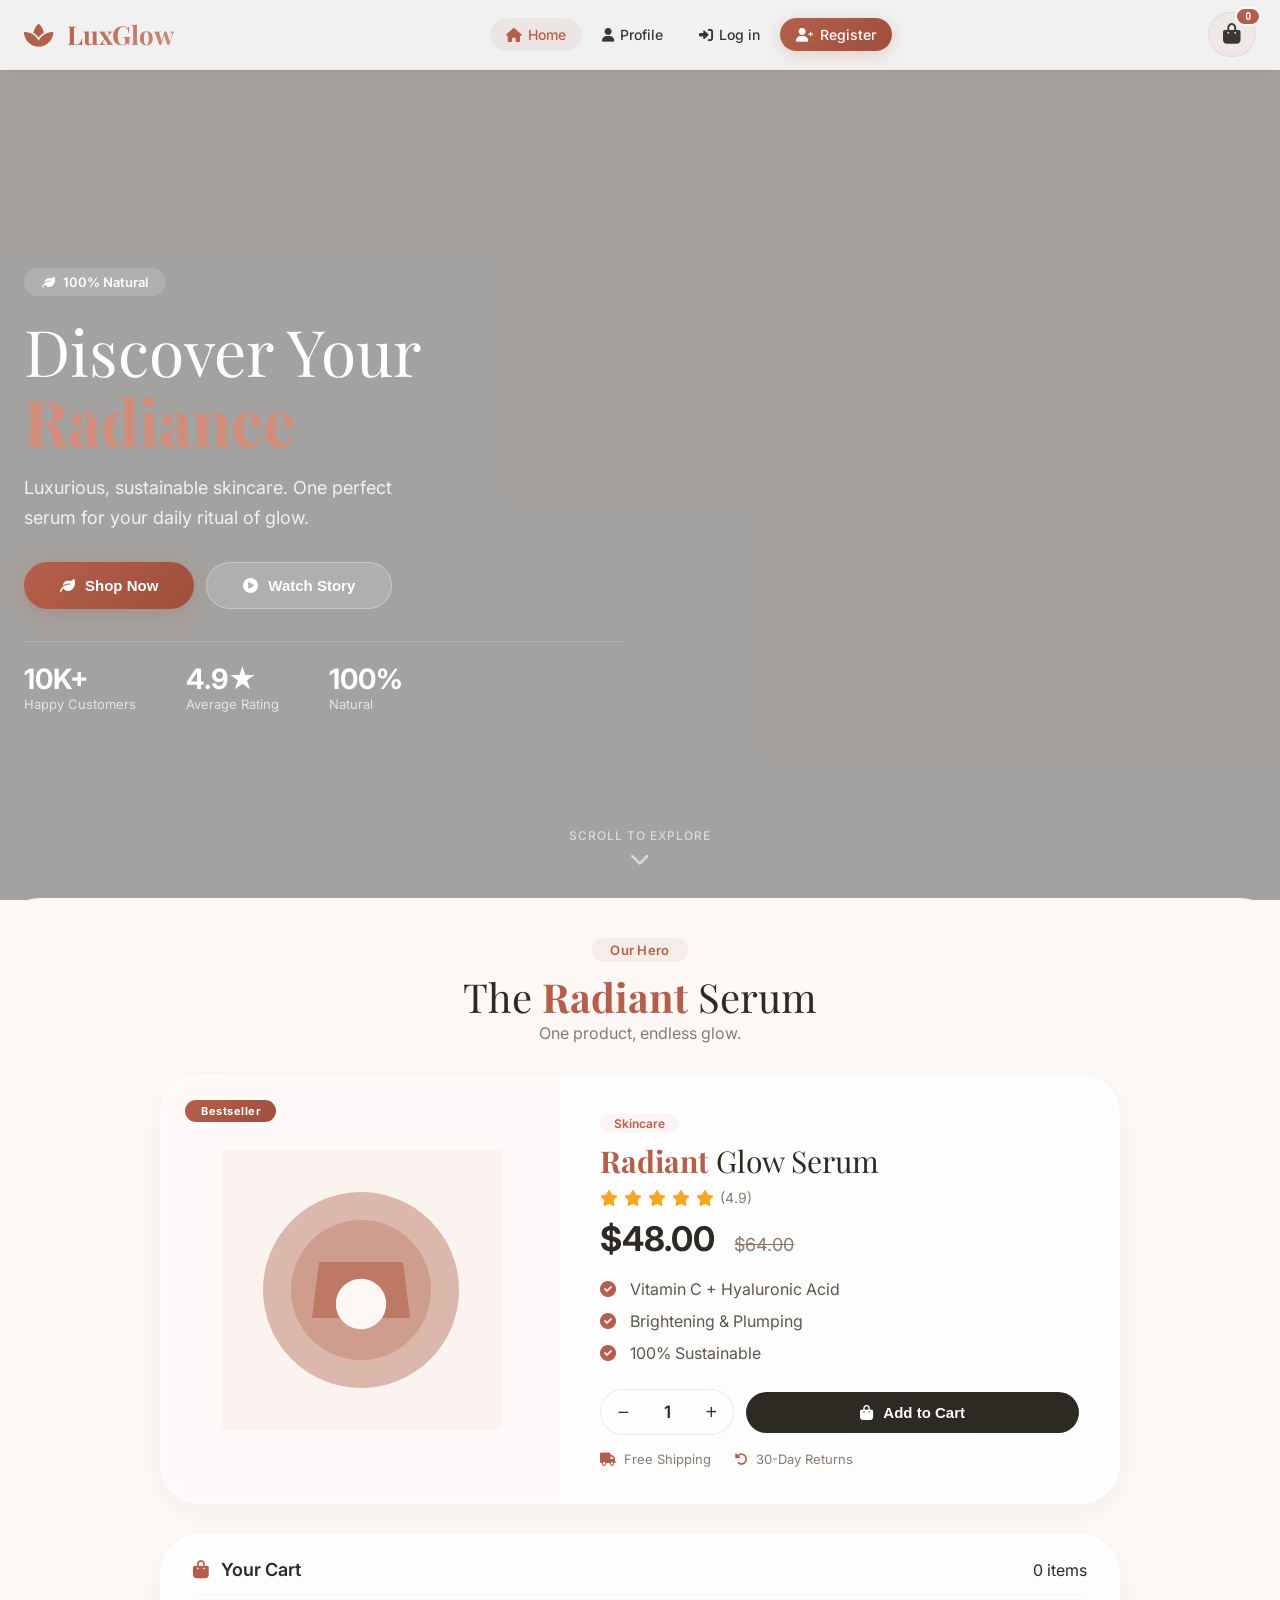
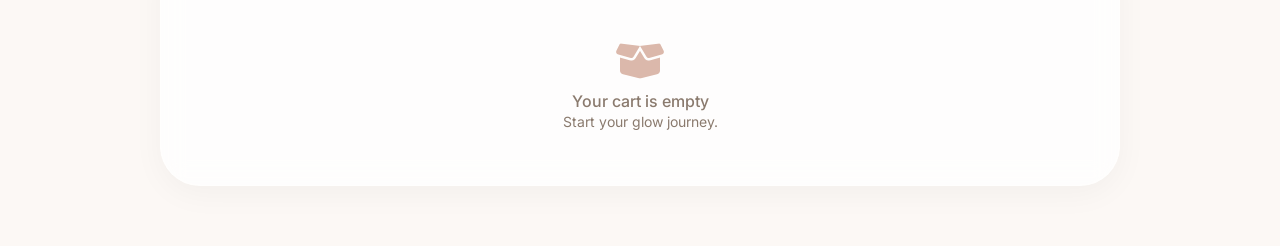
==== index.html @ 0715088b "Add files via upload" ====
<!DOCTYPE html>
<html lang="en">
<head>
    <meta charset="UTF-8" />
    <meta name="viewport" content="width=device-width, initial-scale=1.0" />
    <title>LuxGlow · Premium Cosmetics</title>

    <!-- Font Awesome Icons -->
    <link rel="stylesheet" href="https://cdnjs.cloudflare.com/ajax/libs/font-awesome/6.0.0-beta3/css/all.min.css" />

    <!-- Google Fonts -->
    <link rel="preconnect" href="https://fonts.googleapis.com" />
    <link rel="preconnect" href="https://fonts.gstatic.com" crossorigin />
    <link href="https://fonts.googleapis.com/css2?family=Playfair+Display:ital,wght@0,400;0,600;0,700;1,400&family=Inter:wght@300;400;500;600;700&display=swap" rel="stylesheet" />

    <!-- External CSS -->
    <link rel="stylesheet" href="style.css" />
</head>
<body>

    <!-- ====== FIXED NAVBAR - AT THE VERY TOP ====== -->
    <nav class="navbar-fixed">
        <div class="container nav-container">
            <div class="logo">
                <i class="fas fa-spa"></i>
                <span>LuxGlow</span>
            </div>

            <div class="nav-links">
                <a href="#" class="active"><i class="fas fa-home"></i> Home</a>
                <a href="#" id="profileLink"><i class="fas fa-user"></i> Profile</a>
                <a href="#" id="loginLink"><i class="fas fa-sign-in-alt"></i> Log in</a>
                <a href="#" id="registerNavLink" class="btn-register"><i class="fas fa-user-plus"></i> Register</a>
            </div>

            <div class="nav-actions">
                <button class="btn-cart-icon" id="cartToggleBtn">
                    <i class="fas fa-shopping-bag"></i>
                    <span class="cart-badge" id="cartBadge">0</span>
                </button>
            </div>
        </div>
    </nav>

    <!-- ====== VIDEO HERO SECTION ====== -->
    <section class="video-hero">
        <video autoplay muted loop playsinline id="bgVideo">
            <source src="background.mp4" type="video/mp4" />
            <source src="https://www.w3schools.com/html/mov_bbb.mp4" type="video/mp4" />
        </video>
        
        <!-- Overlay for text readability -->
        <div class="video-overlay"></div>
        
        <!-- Content on top of video -->
        <div class="video-content">
            <div class="container">
                <!-- Hero Text on Video -->
                <div class="hero-text-on-video">
                    <span class="badge"><i class="fas fa-leaf"></i> 100% Natural</span>
                    <h1>Discover Your <span>Radiance</span></h1>
                    <p>Luxurious, sustainable skincare. One perfect serum for your daily ritual of glow.</p>

                    <div class="hero-buttons">
                        <button class="btn-primary" id="scrollToProduct">
                            <i class="fas fa-leaf"></i> Shop Now
                        </button>
                        <button class="btn-secondary">
                            <i class="fas fa-play-circle"></i> Watch Story
                        </button>
                    </div>

                    <div class="hero-stats">
                        <div><span class="stat-number">10K+</span> <span class="stat-label">Happy Customers</span></div>
                        <div><span class="stat-number">4.9★</span> <span class="stat-label">Average Rating</span></div>
                        <div><span class="stat-number">100%</span> <span class="stat-label">Natural</span></div>
                    </div>
                </div>
            </div>
        </div>
        
        <!-- Scroll indicator -->
        <div class="scroll-indicator">
            <span>Scroll to explore</span>
            <i class="fas fa-chevron-down"></i>
        </div>
    </section>

    <!-- ====== REST OF THE CONTENT (Scrolls down) ====== -->
    <div class="main-content">

        <!-- ====== PRODUCT SECTION ====== -->
        <section class="product-section" id="productSection">
            <div class="container">
                <div class="section-header">
                    <span class="section-tag">Our Hero</span>
                    <h2>The <span>Radiant</span> Serum</h2>
                    <p>One product, endless glow.</p>
                </div>

                <div class="product-card glass">
                    <div class="product-image">
                        <span class="product-badge">Bestseller</span>
                        <img src="data:image/svg+xml,%3Csvg xmlns='http://www.w3.org/2000/svg' viewBox='0 0 200 200'%3E%3Crect width='200' height='200' fill='%23faf3ef'/%3E%3Ccircle cx='100' cy='100' r='70' fill='%23dbb8ab'/%3E%3Ccircle cx='100' cy='100' r='50' fill='%23b45f4b' opacity='0.3'/%3E%3Cpath d='M70 80 L130 80 L135 120 L65 120 Z' fill='%23b45f4b' opacity='0.6'/%3E%3Ccircle cx='100' cy='110' r='18' fill='%23fdf8f5'/%3E%3C/svg%3E" alt="Radiant Serum" />
                    </div>

                    <div class="product-details">
                        <span class="product-category">Skincare</span>
                        <h3><span>Radiant</span> Glow Serum</h3>
                        <div class="product-rating">
                            <i class="fas fa-star"></i><i class="fas fa-star"></i><i class="fas fa-star"></i><i class="fas fa-star"></i><i class="fas fa-star"></i>
                            <span>(4.9)</span>
                        </div>
                        <div class="product-price">$48.00 <small>$64.00</small></div>
                        <ul class="product-features">
                            <li><i class="fas fa-check-circle"></i> Vitamin C + Hyaluronic Acid</li>
                            <li><i class="fas fa-check-circle"></i> Brightening & Plumping</li>
                            <li><i class="fas fa-check-circle"></i> 100% Sustainable</li>
                        </ul>

                        <div class="product-actions">
                            <div class="quantity-selector">
                                <button id="qtyDecrease">−</button>
                                <span id="qtyDisplay">1</span>
                                <button id="qtyIncrease">+</button>
                            </div>
                            <button class="btn-cart" id="addToCartBtn">
                                <i class="fas fa-shopping-bag"></i> Add to Cart
                            </button>
                        </div>

                        <div class="product-extras">
                            <span><i class="fas fa-truck"></i> Free Shipping</span>
                            <span><i class="fas fa-undo-alt"></i> 30-Day Returns</span>
                        </div>
                    </div>
                </div>
            </div>
        </section>

        <!-- ====== CART PREVIEW ====== -->
        <div class="container">
            <div class="cart-preview glass" id="cartPreview">
                <div class="cart-header">
                    <h3><i class="fas fa-shopping-bag"></i> Your Cart</h3>
                    <span id="cartItemCount">0 items</span>
                </div>
                <div id="cartItemsContainer">
                    <div class="cart-empty">
                        <i class="fas fa-box-open"></i>
                        <p>Your cart is empty</p>
                        <span>Start your glow journey.</span>
                    </div>
                </div>
                <div class="cart-total hidden" id="cartTotalWrapper">
                    <span>Total: <span id="cartTotalPrice">$0.00</span></span>
                    <button class="btn-primary" id="checkoutDummy"><i class="fas fa-lock"></i> Checkout</button>
                </div>
            </div>
        </div>

    </div>

    <!-- ====== MODALS ====== -->
    <!-- Login Modal -->
    <div class="modal-overlay" id="loginModal">
        <div class="modal glass">
            <button class="modal-close" id="closeLoginModal">&times;</button>
            <div class="modal-icon"><i class="fas fa-sign-in-alt"></i></div>
            <h2>Welcome Back</h2>
            <p class="sub">Sign in to continue your glow.</p>
            <form id="loginForm">
                <div class="form-group">
                    <label><i class="fas fa-envelope"></i> Email</label>
                    <input type="email" placeholder="you@example.com" required />
                </div>
                <div class="form-group">
                    <label><i class="fas fa-lock"></i> Password</label>
                    <input type="password" placeholder="••••••••" required />
                </div>
                <button type="submit" class="btn-modal">Log In</button>
            </form>
            <div class="modal-footer">New here? <button id="switchToRegister">Create Account</button></div>
        </div>
    </div>

    <!-- Register Modal -->
    <div class="modal-overlay" id="registerModal">
        <div class="modal glass">
            <button class="modal-close" id="closeRegisterModal">&times;</button>
            <div class="modal-icon"><i class="fas fa-user-plus"></i></div>
            <h2>Join LuxGlow</h2>
            <p class="sub">Start your radiant journey.</p>
            <form id="registerForm">
                <div class="form-group">
                    <label><i class="fas fa-user"></i> Full Name</label>
                    <input type="text" placeholder="Jane Doe" required />
                </div>
                <div class="form-group">
                    <label><i class="fas fa-envelope"></i> Email</label>
                    <input type="email" placeholder="jane@example.com" required />
                </div>
                <div class="form-group">
                    <label><i class="fas fa-lock"></i> Password</label>
                    <input type="password" placeholder="Min 6 characters" required />
                </div>
                <div class="form-group">
                    <label><i class="fas fa-check-circle"></i> Confirm Password</label>
                    <input type="password" placeholder="Confirm password" required />
                </div>
                <button type="submit" class="btn-modal">Create Account</button>
            </form>
            <div class="modal-footer">Already a member? <button id="switchToLogin">Log In</button></div>
        </div>
    </div>

    <!-- Profile Modal -->
    <div class="modal-overlay" id="profileModal">
        <div class="modal glass">
            <button class="modal-close" id="closeProfileModal">&times;</button>
            <div class="profile-avatar"><i class="fas fa-user-circle"></i></div>
            <h2>My Profile</h2>
            <div class="profile-info">
                <div class="profile-field"><span><i class="fas fa-user"></i> Name</span> <span id="profileName">Guest</span></div>
                <div class="profile-field"><span><i class="fas fa-envelope"></i> Email</span> <span id="profileEmail">guest@example.com</span></div>
                <div class="profile-field"><span><i class="fas fa-calendar"></i> Member Since</span> <span>2026</span></div>
                <div class="profile-field"><span><i class="fas fa-circle"></i> Status</span> <span id="profileStatus" style="color:#b45f4b;">Guest</span></div>
            </div>
            <button class="btn-modal logout-btn" id="logoutBtn"><i class="fas fa-sign-out-alt"></i> Log Out</button>
        </div>
    </div>

    <!-- JavaScript -->
    <script src="script.js"></script>
</body>
</html>
---- style.css ----
/* ===== RESET & BASE ===== */
* {
    margin: 0;
    padding: 0;
    box-sizing: border-box;
}

html,
body {
    height: 100%;
    font-family: 'Inter', sans-serif;
    color: #2d2a24;
    background: #fcf8f5;
    scroll-behavior: smooth;
}

/* ===== CONTAINER ===== */
.container {
    max-width: 1280px;
    margin: 0 auto;
    padding: 0 24px;
    width: 100%;
}

/* ===== FIXED NAVBAR - AT THE VERY TOP ===== */
.navbar-fixed {
    position: fixed;
    top: 0;
    left: 0;
    width: 100%;
    z-index: 1000;
    padding: 12px 0;
    background: rgba(255, 255, 255, 0.85);
    backdrop-filter: blur(20px);
    -webkit-backdrop-filter: blur(20px);
    border-bottom: 1px solid rgba(180, 95, 75, 0.08);
    box-shadow: 0 2px 20px rgba(0, 0, 0, 0.04);
    transition: all 0.3s ease;
}

/* Navbar scroll effect - becomes more solid when scrolling */
.navbar-fixed.scrolled {
    background: rgba(255, 255, 255, 0.95);
    box-shadow: 0 4px 30px rgba(0, 0, 0, 0.06);
}

.nav-container {
    display: flex;
    justify-content: space-between;
    align-items: center;
    gap: 16px;
}

.logo {
    font-family: 'Playfair Display', serif;
    font-size: 26px;
    font-weight: 700;
    color: #2d2a24;
    flex-shrink: 0;
}
.logo i {
    color: #b45f4b;
    margin-right: 8px;
}
.logo span {
    background: linear-gradient(135deg, #b45f4b, #d48c7a);
    -webkit-background-clip: text;
    background-clip: text;
    -webkit-text-fill-color: transparent;
    color: transparent;
}

.nav-links {
    display: flex;
    align-items: center;
    gap: 4px;
    flex-wrap: wrap;
}
.nav-links a {
    text-decoration: none;
    color: #3d352e;
    font-weight: 500;
    font-size: 14px;
    padding: 8px 16px;
    border-radius: 60px;
    transition: all 0.25s ease;
    display: flex;
    align-items: center;
    gap: 6px;
}
.nav-links a:hover,
.nav-links a.active {
    background: rgba(180, 95, 75, 0.08);
    color: #b45f4b;
}
.nav-links a.btn-register {
    background: linear-gradient(135deg, #b45f4b, #9f4f3d);
    color: #fff !important;
    box-shadow: 0 4px 16px rgba(180, 95, 75, 0.25);
}
.nav-links a.btn-register:hover {
    transform: translateY(-2px);
    box-shadow: 0 8px 28px rgba(180, 95, 75, 0.35);
}

.nav-actions {
    display: flex;
    align-items: center;
    gap: 8px;
    flex-shrink: 0;
}

.nav-actions .btn-cart-icon {
    background: rgba(180, 95, 75, 0.06);
    border: 1px solid rgba(180, 95, 75, 0.12);
    padding: 10px 14px;
    border-radius: 60px;
    font-size: 20px;
    cursor: pointer;
    color: #3d352e;
    transition: all 0.25s ease;
    position: relative;
}
.nav-actions .btn-cart-icon:hover {
    background: rgba(180, 95, 75, 0.12);
    border-color: #b45f4b;
}
.cart-badge {
    background: #b45f4b;
    color: #fff;
    font-size: 10px;
    font-weight: 700;
    padding: 2px 8px;
    border-radius: 30px;
    position: absolute;
    top: -6px;
    right: -6px;
    border: 2px solid #fff;
}

/* ===== VIDEO HERO - WITH TOP PADDING FOR NAVBAR ===== */
.video-hero {
    position: relative;
    width: 100%;
    height: 100vh;
    min-height: 600px;
    overflow: hidden;
    display: flex;
    align-items: center;
    justify-content: center;
    padding-top: 80px; /* Space for fixed navbar */
}

.video-hero video {
    position: absolute;
    top: 50%;
    left: 50%;
    min-width: 100%;
    min-height: 100%;
    width: auto;
    height: auto;
    transform: translate(-50%, -50%);
    object-fit: cover;
    z-index: 0;
}

.video-overlay {
    position: absolute;
    top: 0;
    left: 0;
    width: 100%;
    height: 100%;
    background: rgba(0, 0, 0, 0.35);
    z-index: 1;
}

.video-content {
    position: relative;
    z-index: 2;
    width: 100%;
    height: 100%;
    display: flex;
    flex-direction: column;
    justify-content: center;
    padding: 20px 0;
}

/* ===== HERO TEXT ON VIDEO ===== */
.hero-text-on-video {
    max-width: 600px;
    padding: 40px 0;
    color: #fff;
}

.hero-text-on-video .badge {
    display: inline-flex;
    align-items: center;
    gap: 8px;
    background: rgba(255, 255, 255, 0.15);
    color: #fff;
    font-weight: 600;
    font-size: 13px;
    padding: 6px 18px;
    border-radius: 60px;
    margin-bottom: 20px;
    backdrop-filter: blur(8px);
}

.hero-text-on-video h1 {
    font-family: 'Playfair Display', serif;
    font-size: 64px;
    font-weight: 300;
    line-height: 1.1;
    margin-bottom: 16px;
}
.hero-text-on-video h1 span {
    font-weight: 700;
    color: #d48c7a;
}
.hero-text-on-video p {
    font-size: 18px;
    color: rgba(255, 255, 255, 0.85);
    max-width: 420px;
    line-height: 1.7;
    margin-bottom: 28px;
}

.hero-buttons {
    display: flex;
    flex-wrap: wrap;
    gap: 12px;
    margin-bottom: 32px;
}

.btn-primary {
    background: linear-gradient(135deg, #b45f4b, #9f4f3d);
    border: none;
    padding: 14px 36px;
    border-radius: 60px;
    font-weight: 600;
    font-size: 15px;
    color: #fff;
    cursor: pointer;
    display: inline-flex;
    align-items: center;
    gap: 10px;
    box-shadow: 0 4px 20px rgba(180, 95, 75, 0.3);
    transition: all 0.3s ease;
}
.btn-primary:hover {
    transform: translateY(-3px);
    box-shadow: 0 8px 32px rgba(180, 95, 75, 0.4);
}

.btn-secondary {
    background: rgba(255, 255, 255, 0.15);
    border: 1px solid rgba(255, 255, 255, 0.3);
    padding: 14px 36px;
    border-radius: 60px;
    font-weight: 600;
    font-size: 15px;
    color: #fff;
    cursor: pointer;
    display: inline-flex;
    align-items: center;
    gap: 10px;
    transition: all 0.3s ease;
    backdrop-filter: blur(8px);
}
.btn-secondary:hover {
    background: rgba(255, 255, 255, 0.25);
    transform: translateY(-3px);
}

.hero-stats {
    display: flex;
    gap: 50px;
    padding-top: 20px;
    border-top: 1px solid rgba(255, 255, 255, 0.15);
}
.hero-stats > div {
    display: flex;
    flex-direction: column;
}
.stat-number {
    font-weight: 700;
    font-size: 28px;
    color: #fff;
}
.stat-label {
    font-size: 13px;
    color: rgba(255, 255, 255, 0.7);
}

/* ===== SCROLL INDICATOR ===== */
.scroll-indicator {
    position: absolute;
    bottom: 30px;
    left: 50%;
    transform: translateX(-50%);
    z-index: 2;
    color: rgba(255, 255, 255, 0.6);
    text-align: center;
    animation: bounceDown 2s ease-in-out infinite;
}
.scroll-indicator span {
    display: block;
    font-size: 12px;
    font-weight: 500;
    letter-spacing: 1px;
    text-transform: uppercase;
    margin-bottom: 6px;
}
.scroll-indicator i {
    font-size: 20px;
}

@keyframes bounceDown {
    0%, 100% { transform: translateX(-50%) translateY(0); }
    50% { transform: translateX(-50%) translateY(10px); }
}

/* ===== MAIN CONTENT (Scrolls Down) ===== */
.main-content {
    position: relative;
    z-index: 3;
    background: #fcf8f5;
    padding: 40px 0 60px;
    margin-top: -2px;
    border-radius: 40px 40px 0 0;
}

/* ===== GLASS EFFECT ===== */
.glass {
    background: rgba(255, 255, 255, 0.75);
    backdrop-filter: blur(12px);
    -webkit-backdrop-filter: blur(12px);
    border: 1px solid rgba(255, 255, 255, 0.3);
    box-shadow: 0 8px 32px rgba(0, 0, 0, 0.04);
}

/* ===== SECTION HEADER ===== */
.section-header {
    text-align: center;
    margin-bottom: 32px;
}
.section-tag {
    display: inline-block;
    background: rgba(180, 95, 75, 0.08);
    color: #b45f4b;
    font-weight: 600;
    font-size: 13px;
    padding: 4px 18px;
    border-radius: 60px;
    letter-spacing: 0.3px;
    margin-bottom: 8px;
}
.section-header h2 {
    font-family: 'Playfair Display', serif;
    font-size: 40px;
    font-weight: 300;
}
.section-header h2 span {
    font-weight: 700;
    color: #b45f4b;
}
.section-header p {
    color: #8a7a6e;
    font-size: 16px;
}

/* ===== PRODUCT CARD ===== */
.product-card {
    display: flex;
    flex-wrap: wrap;
    border-radius: 40px;
    overflow: hidden;
    max-width: 960px;
    margin: 0 auto 30px;
}

.product-image {
    flex: 1 1 300px;
    background: rgba(250, 243, 239, 0.4);
    padding: 40px 30px;
    display: flex;
    align-items: center;
    justify-content: center;
    position: relative;
}
.product-image img {
    max-width: 100%;
    max-height: 280px;
    object-fit: contain;
}
.product-badge {
    position: absolute;
    top: 24px;
    left: 24px;
    background: linear-gradient(135deg, #b45f4b, #9f4f3d);
    color: #fff;
    font-weight: 700;
    font-size: 11px;
    padding: 4px 16px;
    border-radius: 60px;
    letter-spacing: 0.5px;
}

.product-details {
    flex: 2 1 360px;
    padding: 36px 40px;
}

.product-category {
    display: inline-block;
    background: rgba(180, 95, 75, 0.06);
    color: #b45f4b;
    font-weight: 600;
    font-size: 12px;
    padding: 2px 14px;
    border-radius: 60px;
    margin-bottom: 8px;
}

.product-details h3 {
    font-family: 'Playfair Display', serif;
    font-size: 30px;
    font-weight: 400;
}
.product-details h3 span {
    font-weight: 700;
    color: #b45f4b;
}

.product-rating {
    color: #f5a623;
    display: flex;
    align-items: center;
    gap: 6px;
    margin: 8px 0 12px;
}
.product-rating span {
    color: #8a7a6e;
    font-size: 14px;
}

.product-price {
    font-size: 34px;
    font-weight: 700;
    color: #2d2a24;
    margin: 8px 0 14px;
}
.product-price small {
    font-size: 18px;
    font-weight: 400;
    color: #8a7a6e;
    text-decoration: line-through;
    margin-left: 12px;
}

.product-features {
    list-style: none;
    color: #5f554b;
    margin-bottom: 20px;
    line-height: 2;
}
.product-features i {
    color: #b45f4b;
    margin-right: 10px;
}

.product-actions {
    display: flex;
    flex-wrap: wrap;
    align-items: center;
    gap: 12px;
    margin-bottom: 16px;
}

.quantity-selector {
    display: flex;
    align-items: center;
    border: 1px solid rgba(180, 95, 75, 0.15);
    border-radius: 60px;
    overflow: hidden;
    background: rgba(255, 255, 255, 0.4);
}
.quantity-selector button {
    background: transparent;
    border: none;
    width: 44px;
    height: 44px;
    font-size: 20px;
    cursor: pointer;
    color: #3d352e;
    transition: 0.2s;
}
.quantity-selector button:hover {
    background: rgba(180, 95, 75, 0.06);
}
.quantity-selector span {
    width: 44px;
    text-align: center;
    font-weight: 600;
    font-size: 17px;
}

.btn-cart {
    background: #2d2a24;
    border: none;
    padding: 12px 32px;
    border-radius: 60px;
    font-weight: 600;
    font-size: 15px;
    color: #fff;
    cursor: pointer;
    display: flex;
    align-items: center;
    gap: 10px;
    flex: 1;
    justify-content: center;
    transition: all 0.3s ease;
}
.btn-cart:hover {
    background: #b45f4b;
    transform: translateY(-2px);
    box-shadow: 0 4px 20px rgba(180, 95, 75, 0.25);
}

.product-extras {
    display: flex;
    gap: 24px;
    font-size: 13px;
    color: #8a7a6e;
}
.product-extras i {
    color: #b45f4b;
    margin-right: 4px;
}

/* ===== CART PREVIEW ===== */
.cart-preview {
    max-width: 960px;
    margin: 20px auto 0;
    border-radius: 40px;
    padding: 24px 32px;
}

.cart-header {
    display: flex;
    justify-content: space-between;
    align-items: center;
    padding-bottom: 14px;
    border-bottom: 1px solid rgba(180, 95, 75, 0.06);
    margin-bottom: 16px;
}
.cart-header h3 {
    font-weight: 600;
    font-size: 18px;
}
.cart-header h3 i {
    color: #b45f4b;
    margin-right: 8px;
}

.cart-empty {
    text-align: center;
    padding: 30px 0;
    color: #8a7a6e;
}
.cart-empty i {
    font-size: 40px;
    color: #dbb8ab;
    display: block;
    margin-bottom: 10px;
}
.cart-empty p {
    font-weight: 500;
}
.cart-empty span {
    font-size: 14px;
}

.cart-item {
    display: flex;
    justify-content: space-between;
    align-items: center;
    padding: 12px 0;
    border-bottom: 1px solid rgba(180, 95, 75, 0.04);
}
.cart-item:last-child {
    border-bottom: 0;
}
.cart-item-info {
    display: flex;
    align-items: center;
    gap: 14px;
}
.cart-item-info img {
    width: 48px;
    height: 48px;
    object-fit: contain;
    background: rgba(250, 243, 239, 0.4);
    border-radius: 14px;
    padding: 6px;
}
.cart-item-remove {
    background: transparent;
    border: none;
    color: #b45f4b;
    font-size: 16px;
    cursor: pointer;
    padding: 8px;
    border-radius: 50%;
    transition: 0.2s;
}
.cart-item-remove:hover {
    background: rgba(180, 95, 75, 0.06);
}

.cart-total {
    display: flex;
    justify-content: flex-end;
    align-items: center;
    gap: 24px;
    font-weight: 600;
    font-size: 18px;
    padding-top: 16px;
    border-top: 1px solid rgba(180, 95, 75, 0.06);
}
.cart-total span {
    color: #b45f4b;
}

/* ===== MODALS ===== */
.modal-overlay {
    position: fixed;
    inset: 0;
    background: rgba(0, 0, 0, 0.3);
    backdrop-filter: blur(6px);
    -webkit-backdrop-filter: blur(6px);
    display: none;
    align-items: center;
    justify-content: center;
    z-index: 999;
    padding: 20px;
}
.modal-overlay.active {
    display: flex;
}

.modal {
    max-width: 420px;
    width: 100%;
    padding: 40px 34px 34px;
    border-radius: 40px;
    position: relative;
    animation: fadeUp 0.35s ease;
}
@keyframes fadeUp {
    0% {
        opacity: 0;
        transform: translateY(24px) scale(0.96);
    }
    100% {
        opacity: 1;
        transform: translateY(0) scale(1);
    }
}

.modal-close {
    position: absolute;
    top: 16px;
    right: 20px;
    background: transparent;
    border: none;
    font-size: 28px;
    color: #8a7a6e;
    cursor: pointer;
    width: 40px;
    height: 40px;
    border-radius: 50%;
    display: flex;
    align-items: center;
    justify-content: center;
    transition: 0.2s;
}
.modal-close:hover {
    background: rgba(0, 0, 0, 0.04);
    color: #2d2a24;
    transform: rotate(90deg);
}

.modal-icon {
    text-align: center;
    font-size: 48px;
    color: #b45f4b;
    margin-bottom: 8px;
}
.modal h2 {
    font-family: 'Playfair Display', serif;
    font-size: 28px;
    font-weight: 600;
    text-align: center;
}
.modal .sub {
    text-align: center;
    color: #8a7a6e;
    margin-bottom: 24px;
    font-size: 15px;
}

/* Forms */
.form-group {
    margin-bottom: 16px;
}
.form-group label {
    display: block;
    font-weight: 500;
    font-size: 13px;
    color: #3d352e;
    margin-bottom: 5px;
}
.form-group label i {
    color: #b45f4b;
    margin-right: 6px;
}
.form-group input {
    width: 100%;
    padding: 12px 18px;
    border: 1px solid rgba(180, 95, 75, 0.12);
    border-radius: 60px;
    font-size: 15px;
    background: rgba(255, 255, 255, 0.5);
    transition: 0.2s;
    font-family: 'Inter', sans-serif;
}
.form-group input:focus {
    border-color: #b45f4b;
    outline: none;
    background: #fff;
    box-shadow: 0 0 0 4px rgba(180, 95, 75, 0.06);
}

.btn-modal {
    width: 100%;
    background: linear-gradient(135deg, #b45f4b, #9f4f3d);
    border: none;
    padding: 14px;
    border-radius: 60px;
    font-weight: 600;
    font-size: 16px;
    color: #fff;
    cursor: pointer;
    transition: all 0.3s ease;
    margin-top: 4px;
}
.btn-modal:hover {
    transform: translateY(-2px);
    box-shadow: 0 6px 28px rgba(180, 95, 75, 0.3);
}
.logout-btn {
    background: rgba(180, 95, 75, 0.08) !important;
    color: #b45f4b !important;
    box-shadow: none !important;
}
.logout-btn:hover {
    background: rgba(180, 95, 75, 0.14) !important;
}

.modal-footer {
    text-align: center;
    margin-top: 18px;
    color: #5f554b;
    font-size: 14px;
}
.modal-footer button {
    background: transparent;
    border: none;
    color: #b45f4b;
    font-weight: 600;
    cursor: pointer;
    font-size: 14px;
}
.modal-footer button:hover {
    text-decoration: underline;
}

/* Profile */
.profile-avatar {
    text-align: center;
    margin-bottom: 12px;
}
.profile-avatar i {
    font-size: 72px;
    color: #dbb8ab;
    background: rgba(245, 237, 232, 0.4);
    padding: 20px;
    border-radius: 100px;
}
.profile-info {
    background: rgba(255, 255, 255, 0.3);
    border-radius: 20px;
    padding: 16px 20px;
    margin: 16px 0 20px;
}
.profile-field {
    display: flex;
    justify-content: space-between;
    padding: 10px 0;
    border-bottom: 1px solid rgba(180, 95, 75, 0.04);
}
.profile-field:last-child {
    border-bottom: 0;
}
.profile-field span:first-child {
    color: #8a7a6e;
    font-size: 14px;
}
.profile-field span:first-child i {
    color: #b45f4b;
    margin-right: 8px;
}
.profile-field span:last-child {
    font-weight: 500;
}

/* ===== UTILITY ===== */
.hidden {
    display: none !important;
}

/* ===== RESPONSIVE ===== */
@media (max-width: 768px) {
    .navbar-fixed {
        padding: 10px 0;
    }

    .nav-container {
        flex-wrap: wrap;
        gap: 10px;
    }

    .logo {
        font-size: 22px;
    }

    .nav-links {
        order: 3;
        flex: 1 1 100%;
        justify-content: center;
        gap: 4px;
    }

    .nav-links a {
        font-size: 12px;
        padding: 6px 12px;
    }

    .nav-actions .btn-cart-icon {
        padding: 8px 12px;
        font-size: 17px;
    }

    .video-hero {
        padding-top: 130px; /* More space for stacked navbar */
        min-height: 500px;
        height: 100vh;
    }

    .hero-text-on-video h1 {
        font-size: 38px;
    }

    .hero-text-on-video p {
        font-size: 16px;
    }

    .hero-stats {
        gap: 24px;
        flex-wrap: wrap;
    }

    .stat-number {
        font-size: 22px;
    }

    .hero-buttons {
        flex-direction: column;
    }

    .btn-primary,
    .btn-secondary {
        justify-content: center;
    }

    .product-details {
        padding: 24px 24px 30px;
    }

    .product-details h3 {
        font-size: 26px;
    }

    .cart-preview {
        padding: 18px 20px;
    }

    .modal {
        padding: 30px 20px 24px;
    }

    .scroll-indicator {
        display: none;
    }

    .main-content {
        padding: 20px 0 40px;
        border-radius: 20px 20px 0 0;
    }
}

@media (max-width: 480px) {
    .logo {
        font-size: 20px;
    }

    .nav-links a {
        font-size: 11px;
        padding: 4px 10px;
    }

    .nav-links a i {
        display: none; /* Hide icons on very small screens to save space */
    }

    .video-hero {
        padding-top: 140px;
    }

    .hero-text-on-video h1 {
        font-size: 30px;
    }

    .stat-number {
        font-size: 18px;
    }

    .product-price {
        font-size: 28px;
    }

    .product-actions {
        flex-direction: column;
    }

    .btn-cart {
        width: 100%;
    }
}
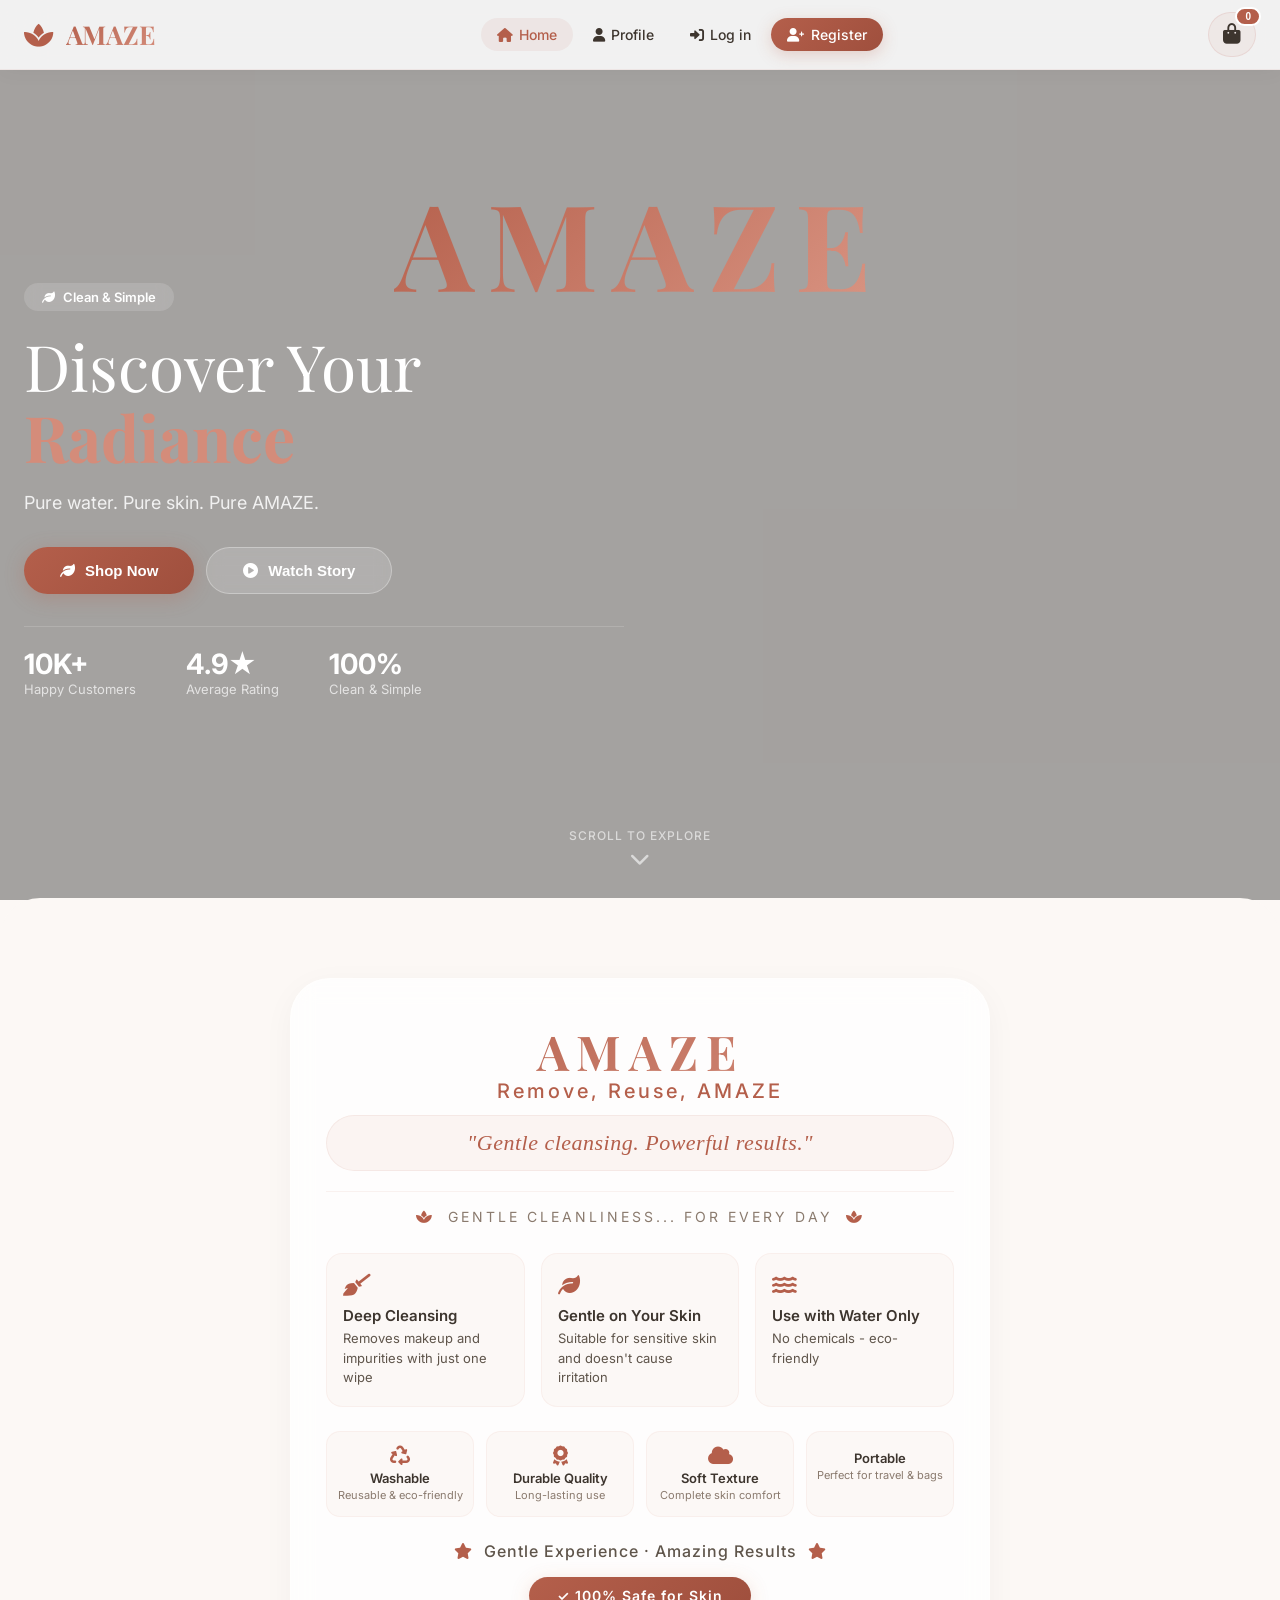
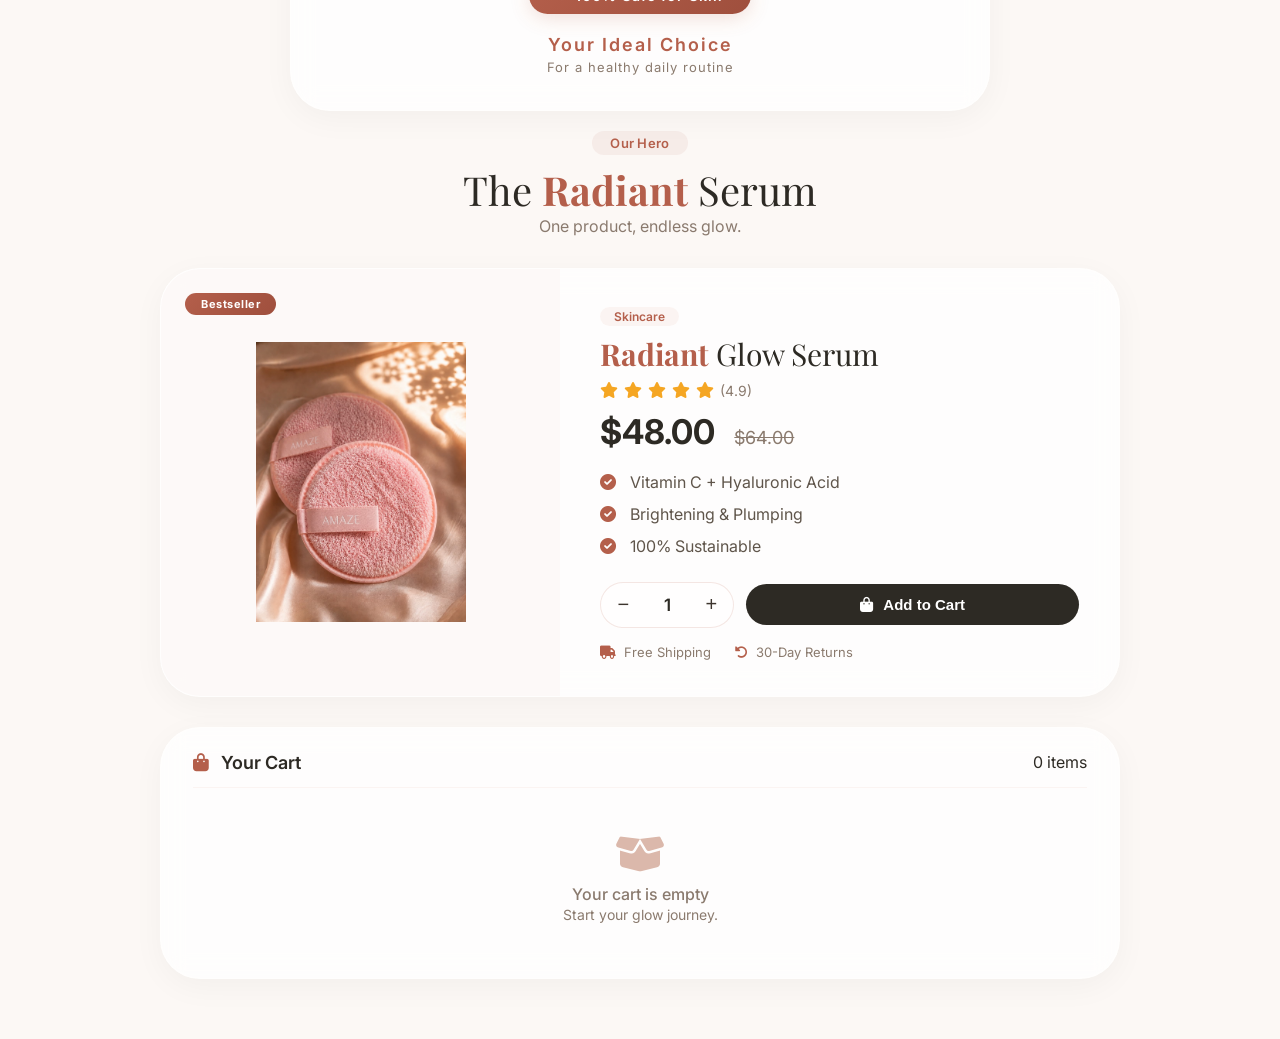
==== commit d942dc8f: "Add files via upload" ====
--- a/index.html
+++ b/index.html
@@ -3,7 +3,7 @@
 <head>
     <meta charset="UTF-8" />
     <meta name="viewport" content="width=device-width, initial-scale=1.0" />
-    <title>LuxGlow · Premium Cosmetics</title>
+    <title>AMAZE · Premium Cosmetics</title>
 
     <!-- Font Awesome Icons -->
     <link rel="stylesheet" href="https://cdnjs.cloudflare.com/ajax/libs/font-awesome/6.0.0-beta3/css/all.min.css" />
@@ -23,7 +23,7 @@
         <div class="container nav-container">
             <div class="logo">
                 <i class="fas fa-spa"></i>
-                <span>LuxGlow</span>
+                <span>AMAZE</span>
             </div>
 
             <div class="nav-links">
@@ -42,24 +42,25 @@
         </div>
     </nav>
 
-    <!-- ====== VIDEO HERO SECTION ====== -->
+    <!-- ====== VIDEO HERO SECTION WITH AMAZE OVERLAY ====== -->
     <section class="video-hero">
-        <video autoplay muted loop playsinline id="bgVideo">
+        <!-- FIXED VIDEO - NO START BUTTON, NO CONTROLS -->
+        <video autoplay muted loop playsinline disablePictureInPicture controlslist="nodownload nofullscreen noremoteplayback" id="bgVideo">
             <source src="background.mp4" type="video/mp4" />
             <source src="https://www.w3schools.com/html/mov_bbb.mp4" type="video/mp4" />
         </video>
         
-        <!-- Overlay for text readability -->
         <div class="video-overlay"></div>
         
-        <!-- Content on top of video -->
+        <!-- AMAZE TEXT - FLOATING HIGHER ON VIDEO -->
+        <div class="amaze-on-video">AMAZE</div>
+        
         <div class="video-content">
             <div class="container">
-                <!-- Hero Text on Video -->
                 <div class="hero-text-on-video">
-                    <span class="badge"><i class="fas fa-leaf"></i> 100% Natural</span>
+                    <span class="badge"><i class="fas fa-leaf"></i>  Clean & Simple</span>
                     <h1>Discover Your <span>Radiance</span></h1>
-                    <p>Luxurious, sustainable skincare. One perfect serum for your daily ritual of glow.</p>
+                    <p>Pure water. Pure skin. Pure AMAZE.</p>
 
                     <div class="hero-buttons">
                         <button class="btn-primary" id="scrollToProduct">
@@ -73,21 +74,97 @@
                     <div class="hero-stats">
                         <div><span class="stat-number">10K+</span> <span class="stat-label">Happy Customers</span></div>
                         <div><span class="stat-number">4.9★</span> <span class="stat-label">Average Rating</span></div>
-                        <div><span class="stat-number">100%</span> <span class="stat-label">Natural</span></div>
+                        <div><span class="stat-number">100%</span> <span class="stat-label">Clean & Simple</span></div>
                     </div>
                 </div>
             </div>
         </div>
         
-        <!-- Scroll indicator -->
         <div class="scroll-indicator">
             <span>Scroll to explore</span>
             <i class="fas fa-chevron-down"></i>
         </div>
     </section>
 
-    <!-- ====== REST OF THE CONTENT (Scrolls down) ====== -->
+    <!-- ====== REST OF THE CONTENT ====== -->
     <div class="main-content">
+
+        <!-- ====== AMAZE PRODUCT INFO SECTION ====== -->
+        <section class="amaze-product-section">
+            <div class="container">
+                <div class="amaze-product-card glass">
+                    <div class="amaze-product-header">
+                        <span class="amaze-logo-text">AMAZE</span>
+                        <span class="amaze-tagline">Remove, Reuse, AMAZE</span>
+                    </div>
+
+                    <!-- ====== SHORT LINE ====== -->
+                    <div class="amaze-short-line">
+                        <span>"Gentle cleansing. Powerful results."</span>
+                    </div>
+
+                    <div class="amaze-tagline-text">
+                        <i class="fas fa-spa"></i> Gentle cleanliness... for every day <i class="fas fa-spa"></i>
+                    </div>
+
+                    <div class="amaze-features-grid">
+                        <div class="amaze-feature">
+                            <div class="amaze-feature-icon"><i class="fas fa-broom"></i></div>
+                            <h4>Deep Cleansing</h4>
+                            <p>Removes makeup and impurities with just one wipe</p>
+                        </div>
+                        <div class="amaze-feature">
+                            <div class="amaze-feature-icon"><i class="fas fa-leaf"></i></div>
+                            <h4>Gentle on Your Skin</h4>
+                            <p>Suitable for sensitive skin and doesn't cause irritation</p>
+                        </div>
+                        <div class="amaze-feature">
+                            <div class="amaze-feature-icon"><i class="fas fa-water"></i></div>
+                            <h4>Use with Water Only</h4>
+                            <p>No chemicals - eco-friendly</p>
+                        </div>
+                    </div>
+
+                    <div class="amaze-benefits-grid">
+                        <div class="amaze-benefit">
+                            <i class="fas fa-recycle"></i>
+                            <span>Washable</span>
+                            <small>Reusable & eco-friendly</small>
+                        </div>
+                        <div class="amaze-benefit">
+                            <i class="fas fa-award"></i>
+                            <span>Durable Quality</span>
+                            <small>Long-lasting use</small>
+                        </div>
+                        <div class="amaze-benefit">
+                            <i class="fas fa-cloud"></i>
+                            <span>Soft Texture</span>
+                            <small>Complete skin comfort</small>
+                        </div>
+                        <div class="amaze-benefit">
+                            <i class="fas fa-bag"></i>
+                            <span>Portable</span>
+                            <small>Perfect for travel & bags</small>
+                        </div>
+                    </div>
+
+                    <div class="amaze-result">
+                        <i class="fas fa-star"></i>
+                        Gentle Experience · Amazing Results
+                        <i class="fas fa-star"></i>
+                    </div>
+
+                    <div class="amaze-badge-container">
+                        <span class="amaze-badge">✓ 100% Safe for Skin</span>
+                    </div>
+
+                    <div class="amaze-footer">
+                        <span><i class="fas fa-sparkles"></i> Your Ideal Choice <i class="fas fa-sparkles"></i></span>
+                        <small>For a healthy daily routine</small>
+                    </div>
+                </div>
+            </div>
+        </section>
 
         <!-- ====== PRODUCT SECTION ====== -->
         <section class="product-section" id="productSection">
@@ -101,7 +178,7 @@
                 <div class="product-card glass">
                     <div class="product-image">
                         <span class="product-badge">Bestseller</span>
-                        <img src="data:image/svg+xml,%3Csvg xmlns='http://www.w3.org/2000/svg' viewBox='0 0 200 200'%3E%3Crect width='200' height='200' fill='%23faf3ef'/%3E%3Ccircle cx='100' cy='100' r='70' fill='%23dbb8ab'/%3E%3Ccircle cx='100' cy='100' r='50' fill='%23b45f4b' opacity='0.3'/%3E%3Cpath d='M70 80 L130 80 L135 120 L65 120 Z' fill='%23b45f4b' opacity='0.6'/%3E%3Ccircle cx='100' cy='110' r='18' fill='%23fdf8f5'/%3E%3C/svg%3E" alt="Radiant Serum" />
+                        <img src="AMAZE.jpeg" alt="Radiant Serum" />
                     </div>
 
                     <div class="product-details">
@@ -189,7 +266,7 @@
         <div class="modal glass">
             <button class="modal-close" id="closeRegisterModal">&times;</button>
             <div class="modal-icon"><i class="fas fa-user-plus"></i></div>
-            <h2>Join LuxGlow</h2>
+            <h2>Join AMAZE</h2>
             <p class="sub">Start your radiant journey.</p>
             <form id="registerForm">
                 <div class="form-group">
--- a/style.css
+++ b/style.css
@@ -22,7 +22,7 @@
     width: 100%;
 }
 
-/* ===== FIXED NAVBAR - AT THE VERY TOP ===== */
+/* ===== FIXED NAVBAR ===== */
 .navbar-fixed {
     position: fixed;
     top: 0;
@@ -38,7 +38,6 @@
     transition: all 0.3s ease;
 }
 
-/* Navbar scroll effect - becomes more solid when scrolling */
 .navbar-fixed.scrolled {
     background: rgba(255, 255, 255, 0.95);
     box-shadow: 0 4px 30px rgba(0, 0, 0, 0.06);
@@ -138,7 +137,7 @@
     border: 2px solid #fff;
 }
 
-/* ===== VIDEO HERO - WITH TOP PADDING FOR NAVBAR ===== */
+/* ===== VIDEO HERO ===== */
 .video-hero {
     position: relative;
     width: 100%;
@@ -148,7 +147,7 @@
     display: flex;
     align-items: center;
     justify-content: center;
-    padding-top: 80px; /* Space for fixed navbar */
+    padding-top: 80px;
 }
 
 .video-hero video {
@@ -164,6 +163,23 @@
     z-index: 0;
 }
 
+/* HIDE VIDEO CONTROLS COMPLETELY */
+.video-hero video::-webkit-media-controls {
+    display: none !important;
+}
+
+.video-hero video::-webkit-media-controls-start-playback-button {
+    display: none !important;
+}
+
+.video-hero video::-webkit-media-controls-panel {
+    display: none !important;
+}
+
+.video-hero video::-webkit-media-controls-enclosure {
+    display: none !important;
+}
+
 .video-overlay {
     position: absolute;
     top: 0;
@@ -174,6 +190,35 @@
     z-index: 1;
 }
 
+/* ===== AMAZE ON VIDEO ===== */
+.amaze-on-video {
+    position: absolute;
+    top: 18%;
+    left: 50%;
+    transform: translateX(-50%);
+    z-index: 2;
+    font-family: 'Playfair Display', serif;
+    font-size: 120px;
+    font-weight: 700;
+    letter-spacing: 15px;
+    text-transform: uppercase;
+    background: linear-gradient(135deg, #b45f4b, #d48c7a, #e8c4b0, #b45f4b);
+    background-size: 300% auto;
+    -webkit-background-clip: text;
+    background-clip: text;
+    -webkit-text-fill-color: transparent;
+    color: #b45f4b;
+    animation: shimmer 5s ease-in-out infinite;
+    text-shadow: none;
+    pointer-events: none;
+}
+
+@keyframes shimmer {
+    0% { background-position: 0% center; }
+    50% { background-position: 100% center; }
+    100% { background-position: 0% center; }
+}
+
 .video-content {
     position: relative;
     z-index: 2;
@@ -185,7 +230,7 @@
     padding: 20px 0;
 }
 
-/* ===== HERO TEXT ON VIDEO ===== */
+/* ===== HERO TEXT ===== */
 .hero-text-on-video {
     max-width: 600px;
     padding: 40px 0;
@@ -320,7 +365,7 @@
     50% { transform: translateX(-50%) translateY(10px); }
 }
 
-/* ===== MAIN CONTENT (Scrolls Down) ===== */
+/* ===== MAIN CONTENT ===== */
 .main-content {
     position: relative;
     z-index: 3;
@@ -337,6 +382,218 @@
     -webkit-backdrop-filter: blur(12px);
     border: 1px solid rgba(255, 255, 255, 0.3);
     box-shadow: 0 8px 32px rgba(0, 0, 0, 0.04);
+}
+
+/* ===== AMAZE PRODUCT INFO SECTION ===== */
+.amaze-product-section {
+    padding: 40px 0 20px;
+}
+
+.amaze-product-card {
+    max-width: 700px;
+    margin: 0 auto;
+    padding: 40px 35px 35px;
+    border-radius: 40px;
+    text-align: center;
+}
+
+.amaze-product-header {
+    margin-bottom: 8px;
+}
+
+.amaze-logo-text {
+    font-family: 'Playfair Display', serif;
+    font-size: 48px;
+    font-weight: 700;
+    letter-spacing: 8px;
+    background: linear-gradient(135deg, #b45f4b, #d48c7a, #b45f4b);
+    background-size: 200% auto;
+    -webkit-background-clip: text;
+    background-clip: text;
+    -webkit-text-fill-color: transparent;
+    color: #b45f4b;
+    animation: shimmer 4s ease-in-out infinite;
+    display: block;
+}
+
+.amaze-tagline {
+    display: block;
+    font-size: 20px;
+    font-weight: 500;
+    color: #b45f4b;
+    letter-spacing: 3px;
+    margin-top: -4px;
+}
+
+/* ===== AMAZE SHORT LINE ===== */
+.amaze-short-line {
+    margin: 12px 0 20px;
+    padding: 14px 24px;
+    background: rgba(180, 95, 75, 0.06);
+    border-radius: 60px;
+    border: 1px solid rgba(180, 95, 75, 0.08);
+    text-align: center;
+}
+
+.amaze-short-line span {
+    font-family: 'Playfair Display', serif;
+    font-size: 22px;
+    font-weight: 400;
+    font-style: italic;
+    color: #b45f4b;
+    letter-spacing: 0.5px;
+}
+
+.amaze-tagline-text {
+    font-size: 14px;
+    color: #8a7a6e;
+    letter-spacing: 3px;
+    text-transform: uppercase;
+    margin: 18px 0 28px;
+    padding-top: 16px;
+    border-top: 1px solid rgba(180, 95, 75, 0.08);
+}
+
+.amaze-tagline-text i {
+    color: #b45f4b;
+    margin: 0 6px;
+}
+
+/* Features Grid */
+.amaze-features-grid {
+    display: grid;
+    grid-template-columns: 1fr 1fr 1fr;
+    gap: 16px;
+    margin-bottom: 24px;
+    text-align: left;
+}
+
+.amaze-feature {
+    background: rgba(180, 95, 75, 0.04);
+    border-radius: 16px;
+    padding: 18px 16px;
+    border: 1px solid rgba(180, 95, 75, 0.06);
+}
+
+.amaze-feature-icon {
+    font-size: 22px;
+    color: #b45f4b;
+    margin-bottom: 8px;
+}
+
+.amaze-feature h4 {
+    font-size: 15px;
+    font-weight: 600;
+    color: #3d352e;
+    margin-bottom: 4px;
+}
+
+.amaze-feature p {
+    font-size: 13px;
+    color: #5f554b;
+    line-height: 1.5;
+}
+
+/* Benefits Grid */
+.amaze-benefits-grid {
+    display: grid;
+    grid-template-columns: 1fr 1fr 1fr 1fr;
+    gap: 12px;
+    margin: 20px 0 24px;
+}
+
+.amaze-benefit {
+    background: rgba(180, 95, 75, 0.04);
+    border-radius: 14px;
+    padding: 14px 10px;
+    text-align: center;
+    border: 1px solid rgba(180, 95, 75, 0.06);
+    transition: all 0.3s ease;
+}
+
+.amaze-benefit:hover {
+    background: rgba(180, 95, 75, 0.08);
+    transform: translateY(-2px);
+}
+
+.amaze-benefit i {
+    color: #b45f4b;
+    font-size: 20px;
+    display: block;
+    margin-bottom: 4px;
+}
+
+.amaze-benefit span {
+    font-size: 13px;
+    font-weight: 600;
+    color: #3d352e;
+    display: block;
+}
+
+.amaze-benefit small {
+    font-size: 11px;
+    color: #8a7a6e;
+    display: block;
+    margin-top: 2px;
+}
+
+/* Result */
+.amaze-result {
+    font-size: 16px;
+    color: #5f554b;
+    font-weight: 500;
+    margin: 6px 0 16px;
+    letter-spacing: 1px;
+}
+
+.amaze-result i {
+    color: #b45f4b;
+    margin: 0 6px;
+}
+
+/* Badge */
+.amaze-badge-container {
+    display: flex;
+    justify-content: center;
+    gap: 20px;
+    margin: 16px 0 20px;
+    flex-wrap: wrap;
+}
+
+.amaze-badge {
+    background: linear-gradient(135deg, #b45f4b, #9f4f3d);
+    color: white;
+    padding: 10px 28px;
+    border-radius: 60px;
+    font-size: 14px;
+    font-weight: 600;
+    letter-spacing: 1px;
+    box-shadow: 0 4px 20px rgba(180, 95, 75, 0.2);
+}
+
+/* Footer */
+.amaze-footer {
+    margin-top: 8px;
+}
+
+.amaze-footer span {
+    font-size: 18px;
+    font-weight: 600;
+    color: #b45f4b;
+    letter-spacing: 2px;
+}
+
+.amaze-footer span i {
+    color: #d48c7a;
+    margin: 0 4px;
+}
+
+.amaze-footer small {
+    display: block;
+    font-size: 13px;
+    color: #8a7a6e;
+    margin-top: 4px;
+    letter-spacing: 1px;
 }
 
 /* ===== SECTION HEADER ===== */
@@ -862,8 +1119,14 @@
         font-size: 17px;
     }
 
+    .amaze-on-video {
+        font-size: 70px;
+        letter-spacing: 10px;
+        top: 15%;
+    }
+
     .video-hero {
-        padding-top: 130px; /* More space for stacked navbar */
+        padding-top: 130px;
         min-height: 500px;
         height: 100vh;
     }
@@ -894,6 +1157,86 @@
         justify-content: center;
     }
 
+    .amaze-product-card {
+        padding: 28px 20px 24px;
+    }
+
+    .amaze-logo-text {
+        font-size: 36px;
+        letter-spacing: 6px;
+    }
+
+    .amaze-tagline {
+        font-size: 17px;
+        letter-spacing: 2px;
+    }
+
+    .amaze-short-line span {
+        font-size: 18px;
+    }
+
+    .amaze-features-grid {
+        grid-template-columns: 1fr 1fr;
+        gap: 12px;
+    }
+
+    .amaze-benefits-grid {
+        grid-template-columns: 1fr 1fr;
+        gap: 10px;
+    }
+
+    .amaze-tagline-text {
+        font-size: 12px;
+        letter-spacing: 2px;
+        margin: 14px 0 20px;
+        padding-top: 12px;
+    }
+
+    .amaze-feature {
+        padding: 14px 12px;
+    }
+
+    .amaze-feature h4 {
+        font-size: 14px;
+    }
+
+    .amaze-feature p {
+        font-size: 12px;
+    }
+
+    .amaze-benefit {
+        padding: 12px 8px;
+    }
+
+    .amaze-benefit i {
+        font-size: 17px;
+    }
+
+    .amaze-benefit span {
+        font-size: 12px;
+    }
+
+    .amaze-benefit small {
+        font-size: 10px;
+    }
+
+    .amaze-result {
+        font-size: 14px;
+    }
+
+    .amaze-badge {
+        padding: 8px 20px;
+        font-size: 12px;
+    }
+
+    .amaze-footer span {
+        font-size: 16px;
+    }
+
+    .amaze-footer small {
+        font-size: 12px;
+    }
+
     .product-details {
         padding: 24px 24px 30px;
     }
@@ -931,7 +1274,13 @@
     }
 
     .nav-links a i {
-        display: none; /* Hide icons on very small screens to save space */
+        display: none;
+    }
+
+    .amaze-on-video {
+        font-size: 45px;
+        letter-spacing: 6px;
+        top: 12%;
     }
 
     .video-hero {
@@ -946,6 +1295,46 @@
         font-size: 18px;
     }
 
+    .amaze-logo-text {
+        font-size: 28px;
+        letter-spacing: 4px;
+    }
+
+    .amaze-tagline {
+        font-size: 15px;
+    }
+
+    .amaze-short-line span {
+        font-size: 15px;
+    }
+
+    .amaze-short-line {
+        padding: 10px 16px;
+    }
+
+    .amaze-features-grid {
+        grid-template-columns: 1fr;
+        gap: 10px;
+    }
+
+    .amaze-benefits-grid {
+        grid-template-columns: 1fr 1fr;
+        gap: 8px;
+    }
+
+    .amaze-product-card {
+        padding: 20px 14px 18px;
+    }
+
+    .amaze-feature {
+        padding: 12px 14px;
+        text-align: center;
+    }
+
+    .amaze-feature-icon {
+        text-align: center;
+    }
+
     .product-price {
         font-size: 28px;
     }
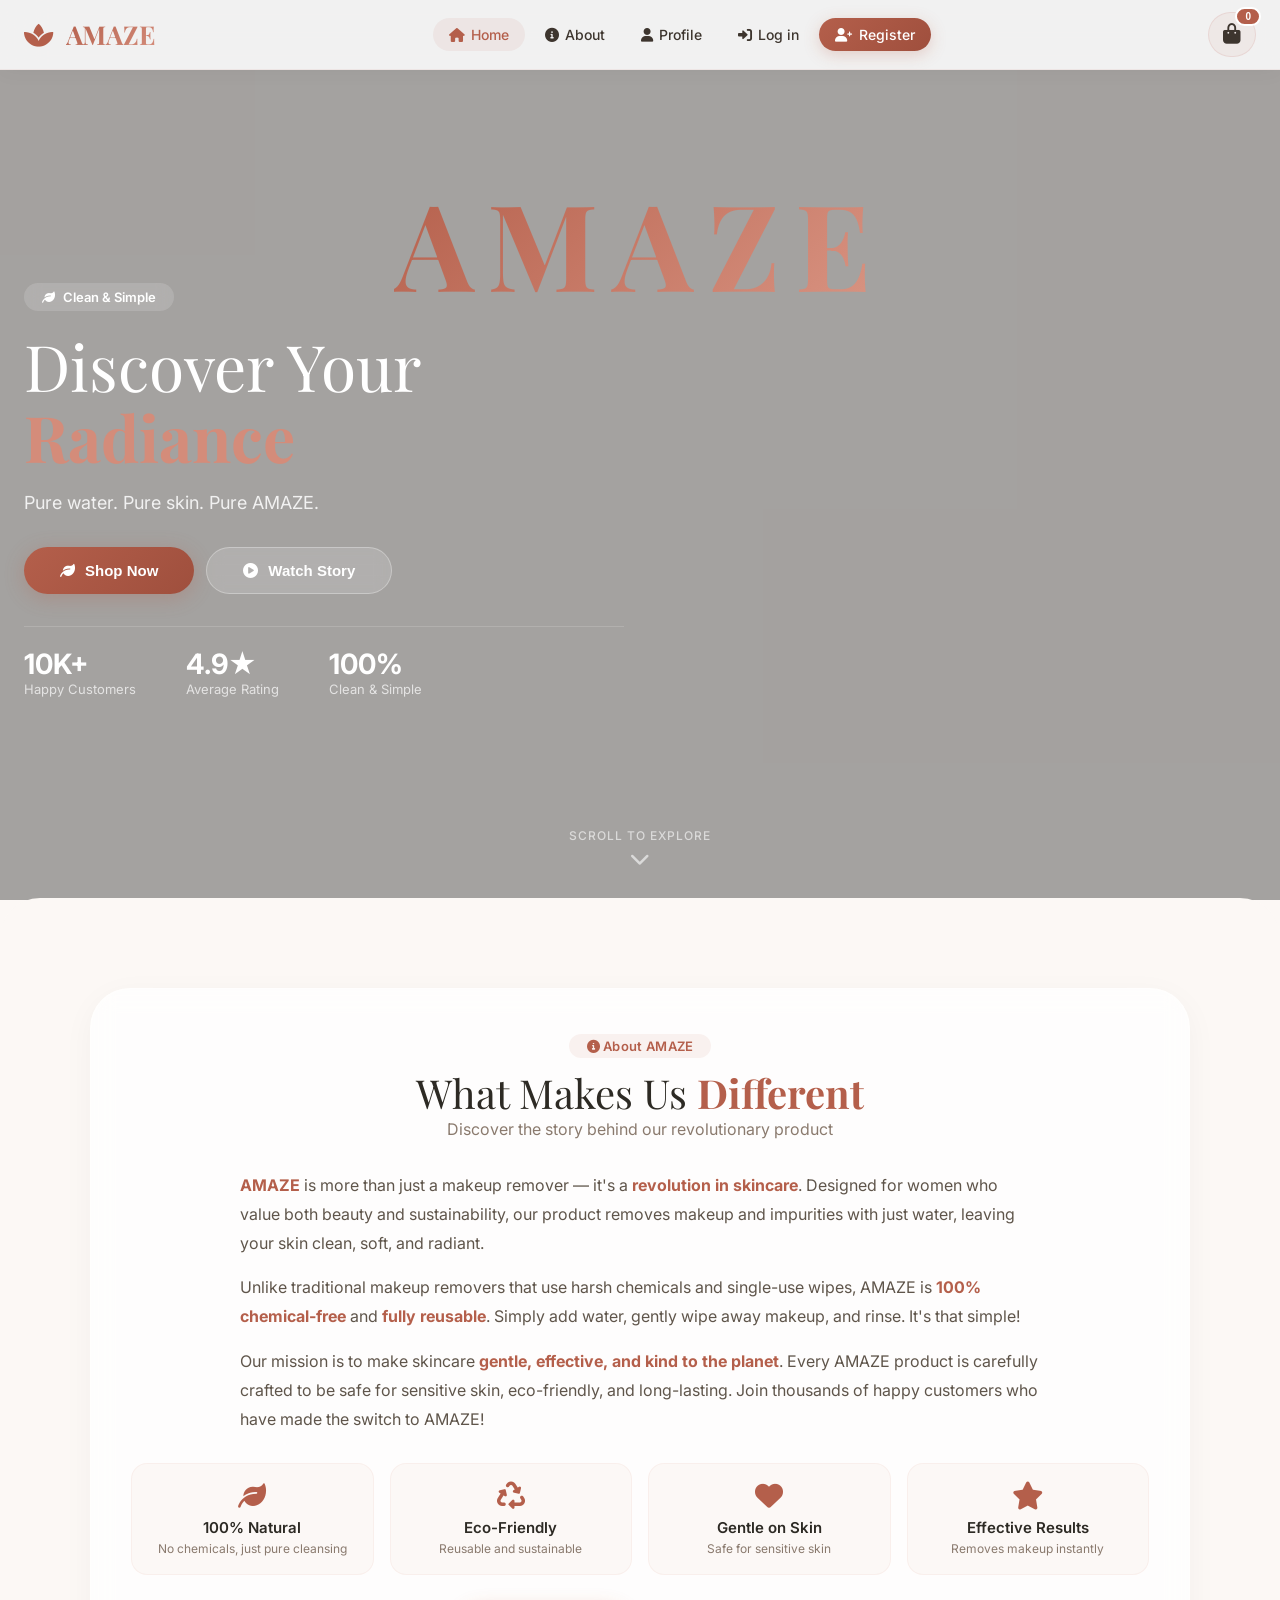
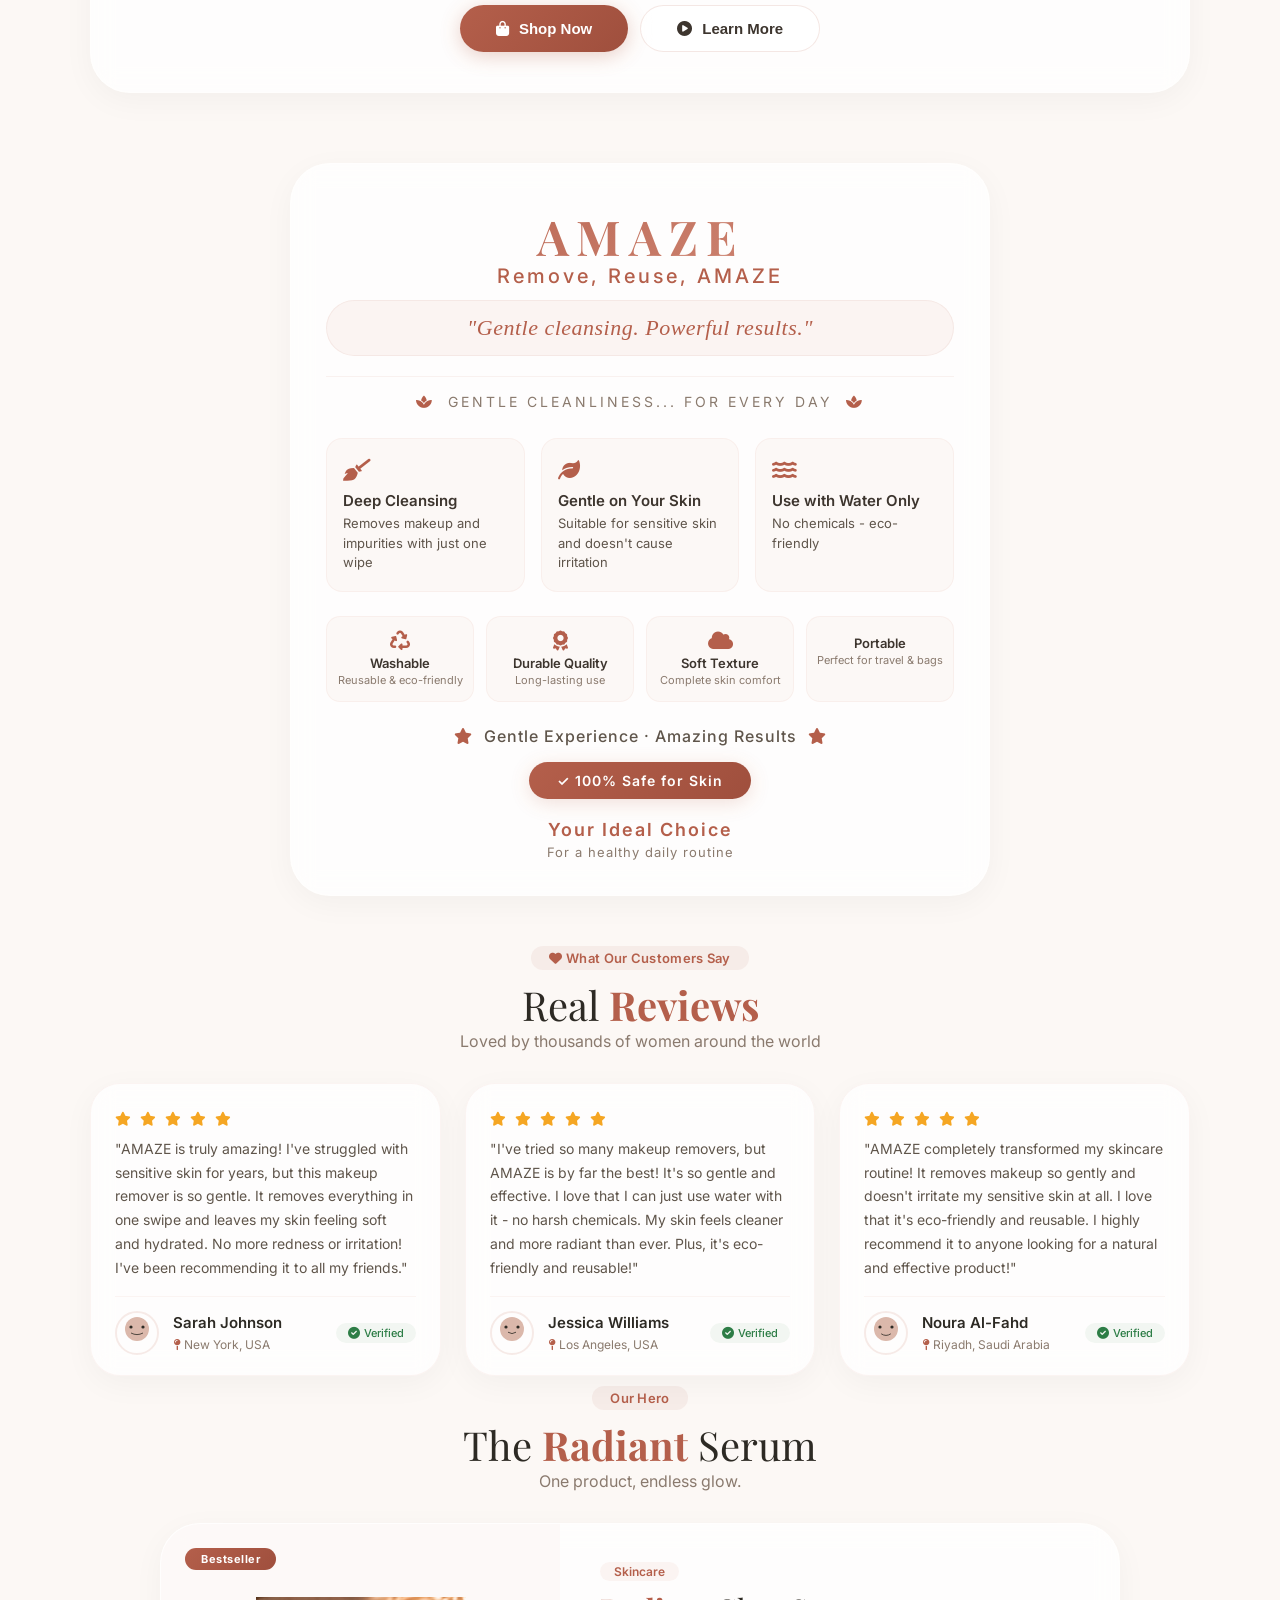
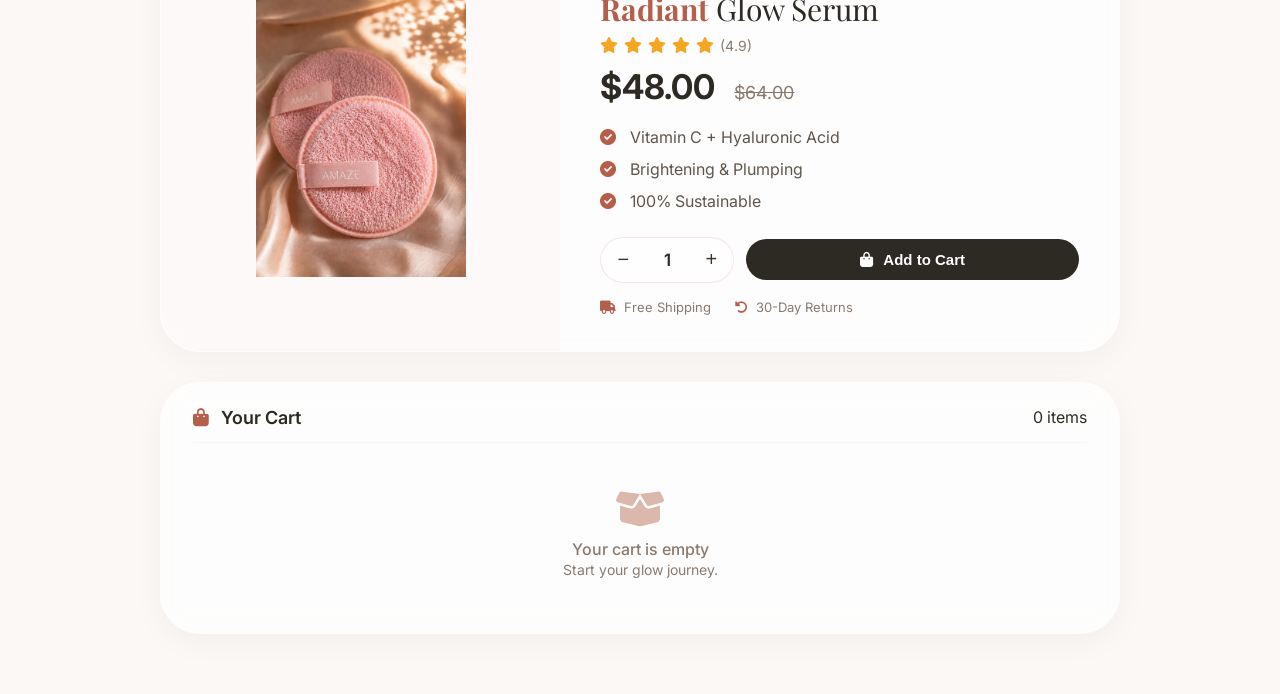
==== commit c2271c40: "Updated AMAZE website - added about section and reviews" ====
--- a/index.html
+++ b/index.html
@@ -1,313 +1,463 @@
-<!DOCTYPE html>
-<html lang="en">
-<head>
-    <meta charset="UTF-8" />
-    <meta name="viewport" content="width=device-width, initial-scale=1.0" />
-    <title>AMAZE · Premium Cosmetics</title>
-
-    <!-- Font Awesome Icons -->
-    <link rel="stylesheet" href="https://cdnjs.cloudflare.com/ajax/libs/font-awesome/6.0.0-beta3/css/all.min.css" />
-
-    <!-- Google Fonts -->
-    <link rel="preconnect" href="https://fonts.googleapis.com" />
-    <link rel="preconnect" href="https://fonts.gstatic.com" crossorigin />
-    <link href="https://fonts.googleapis.com/css2?family=Playfair+Display:ital,wght@0,400;0,600;0,700;1,400&family=Inter:wght@300;400;500;600;700&display=swap" rel="stylesheet" />
-
-    <!-- External CSS -->
-    <link rel="stylesheet" href="style.css" />
-</head>
-<body>
-
-    <!-- ====== FIXED NAVBAR - AT THE VERY TOP ====== -->
-    <nav class="navbar-fixed">
-        <div class="container nav-container">
-            <div class="logo">
-                <i class="fas fa-spa"></i>
-                <span>AMAZE</span>
-            </div>
-
-            <div class="nav-links">
-                <a href="#" class="active"><i class="fas fa-home"></i> Home</a>
-                <a href="#" id="profileLink"><i class="fas fa-user"></i> Profile</a>
-                <a href="#" id="loginLink"><i class="fas fa-sign-in-alt"></i> Log in</a>
-                <a href="#" id="registerNavLink" class="btn-register"><i class="fas fa-user-plus"></i> Register</a>
-            </div>
-
-            <div class="nav-actions">
-                <button class="btn-cart-icon" id="cartToggleBtn">
-                    <i class="fas fa-shopping-bag"></i>
-                    <span class="cart-badge" id="cartBadge">0</span>
-                </button>
-            </div>
-        </div>
-    </nav>
-
-    <!-- ====== VIDEO HERO SECTION WITH AMAZE OVERLAY ====== -->
-    <section class="video-hero">
-        <!-- FIXED VIDEO - NO START BUTTON, NO CONTROLS -->
-        <video autoplay muted loop playsinline disablePictureInPicture controlslist="nodownload nofullscreen noremoteplayback" id="bgVideo">
-            <source src="background.mp4" type="video/mp4" />
-            <source src="https://www.w3schools.com/html/mov_bbb.mp4" type="video/mp4" />
-        </video>
-        
-        <div class="video-overlay"></div>
-        
-        <!-- AMAZE TEXT - FLOATING HIGHER ON VIDEO -->
-        <div class="amaze-on-video">AMAZE</div>
-        
-        <div class="video-content">
-            <div class="container">
-                <div class="hero-text-on-video">
-                    <span class="badge"><i class="fas fa-leaf"></i>  Clean & Simple</span>
-                    <h1>Discover Your <span>Radiance</span></h1>
-                    <p>Pure water. Pure skin. Pure AMAZE.</p>
-
-                    <div class="hero-buttons">
-                        <button class="btn-primary" id="scrollToProduct">
-                            <i class="fas fa-leaf"></i> Shop Now
-                        </button>
-                        <button class="btn-secondary">
-                            <i class="fas fa-play-circle"></i> Watch Story
-                        </button>
-                    </div>
-
-                    <div class="hero-stats">
-                        <div><span class="stat-number">10K+</span> <span class="stat-label">Happy Customers</span></div>
-                        <div><span class="stat-number">4.9★</span> <span class="stat-label">Average Rating</span></div>
-                        <div><span class="stat-number">100%</span> <span class="stat-label">Clean & Simple</span></div>
-                    </div>
-                </div>
-            </div>
-        </div>
-        
-        <div class="scroll-indicator">
-            <span>Scroll to explore</span>
-            <i class="fas fa-chevron-down"></i>
-        </div>
-    </section>
-
-    <!-- ====== REST OF THE CONTENT ====== -->
-    <div class="main-content">
-
-        <!-- ====== AMAZE PRODUCT INFO SECTION ====== -->
-        <section class="amaze-product-section">
-            <div class="container">
-                <div class="amaze-product-card glass">
-                    <div class="amaze-product-header">
-                        <span class="amaze-logo-text">AMAZE</span>
-                        <span class="amaze-tagline">Remove, Reuse, AMAZE</span>
-                    </div>
-
-                    <!-- ====== SHORT LINE ====== -->
-                    <div class="amaze-short-line">
-                        <span>"Gentle cleansing. Powerful results."</span>
-                    </div>
-
-                    <div class="amaze-tagline-text">
-                        <i class="fas fa-spa"></i> Gentle cleanliness... for every day <i class="fas fa-spa"></i>
-                    </div>
-
-                    <div class="amaze-features-grid">
-                        <div class="amaze-feature">
-                            <div class="amaze-feature-icon"><i class="fas fa-broom"></i></div>
-                            <h4>Deep Cleansing</h4>
-                            <p>Removes makeup and impurities with just one wipe</p>
-                        </div>
-                        <div class="amaze-feature">
-                            <div class="amaze-feature-icon"><i class="fas fa-leaf"></i></div>
-                            <h4>Gentle on Your Skin</h4>
-                            <p>Suitable for sensitive skin and doesn't cause irritation</p>
-                        </div>
-                        <div class="amaze-feature">
-                            <div class="amaze-feature-icon"><i class="fas fa-water"></i></div>
-                            <h4>Use with Water Only</h4>
-                            <p>No chemicals - eco-friendly</p>
-                        </div>
-                    </div>
-
-                    <div class="amaze-benefits-grid">
-                        <div class="amaze-benefit">
-                            <i class="fas fa-recycle"></i>
-                            <span>Washable</span>
-                            <small>Reusable & eco-friendly</small>
-                        </div>
-                        <div class="amaze-benefit">
-                            <i class="fas fa-award"></i>
-                            <span>Durable Quality</span>
-                            <small>Long-lasting use</small>
-                        </div>
-                        <div class="amaze-benefit">
-                            <i class="fas fa-cloud"></i>
-                            <span>Soft Texture</span>
-                            <small>Complete skin comfort</small>
-                        </div>
-                        <div class="amaze-benefit">
-                            <i class="fas fa-bag"></i>
-                            <span>Portable</span>
-                            <small>Perfect for travel & bags</small>
-                        </div>
-                    </div>
-
-                    <div class="amaze-result">
-                        <i class="fas fa-star"></i>
-                        Gentle Experience · Amazing Results
-                        <i class="fas fa-star"></i>
-                    </div>
-
-                    <div class="amaze-badge-container">
-                        <span class="amaze-badge">✓ 100% Safe for Skin</span>
-                    </div>
-
-                    <div class="amaze-footer">
-                        <span><i class="fas fa-sparkles"></i> Your Ideal Choice <i class="fas fa-sparkles"></i></span>
-                        <small>For a healthy daily routine</small>
-                    </div>
-                </div>
-            </div>
-        </section>
-
-        <!-- ====== PRODUCT SECTION ====== -->
-        <section class="product-section" id="productSection">
-            <div class="container">
-                <div class="section-header">
-                    <span class="section-tag">Our Hero</span>
-                    <h2>The <span>Radiant</span> Serum</h2>
-                    <p>One product, endless glow.</p>
-                </div>
-
-                <div class="product-card glass">
-                    <div class="product-image">
-                        <span class="product-badge">Bestseller</span>
-                        <img src="AMAZE.jpeg" alt="Radiant Serum" />
-                    </div>
-
-                    <div class="product-details">
-                        <span class="product-category">Skincare</span>
-                        <h3><span>Radiant</span> Glow Serum</h3>
-                        <div class="product-rating">
-                            <i class="fas fa-star"></i><i class="fas fa-star"></i><i class="fas fa-star"></i><i class="fas fa-star"></i><i class="fas fa-star"></i>
-                            <span>(4.9)</span>
-                        </div>
-                        <div class="product-price">$48.00 <small>$64.00</small></div>
-                        <ul class="product-features">
-                            <li><i class="fas fa-check-circle"></i> Vitamin C + Hyaluronic Acid</li>
-                            <li><i class="fas fa-check-circle"></i> Brightening & Plumping</li>
-                            <li><i class="fas fa-check-circle"></i> 100% Sustainable</li>
-                        </ul>
-
-                        <div class="product-actions">
-                            <div class="quantity-selector">
-                                <button id="qtyDecrease">−</button>
-                                <span id="qtyDisplay">1</span>
-                                <button id="qtyIncrease">+</button>
-                            </div>
-                            <button class="btn-cart" id="addToCartBtn">
-                                <i class="fas fa-shopping-bag"></i> Add to Cart
-                            </button>
-                        </div>
-
-                        <div class="product-extras">
-                            <span><i class="fas fa-truck"></i> Free Shipping</span>
-                            <span><i class="fas fa-undo-alt"></i> 30-Day Returns</span>
-                        </div>
-                    </div>
-                </div>
-            </div>
-        </section>
-
-        <!-- ====== CART PREVIEW ====== -->
-        <div class="container">
-            <div class="cart-preview glass" id="cartPreview">
-                <div class="cart-header">
-                    <h3><i class="fas fa-shopping-bag"></i> Your Cart</h3>
-                    <span id="cartItemCount">0 items</span>
-                </div>
-                <div id="cartItemsContainer">
-                    <div class="cart-empty">
-                        <i class="fas fa-box-open"></i>
-                        <p>Your cart is empty</p>
-                        <span>Start your glow journey.</span>
-                    </div>
-                </div>
-                <div class="cart-total hidden" id="cartTotalWrapper">
-                    <span>Total: <span id="cartTotalPrice">$0.00</span></span>
-                    <button class="btn-primary" id="checkoutDummy"><i class="fas fa-lock"></i> Checkout</button>
-                </div>
-            </div>
-        </div>
-
-    </div>
-
-    <!-- ====== MODALS ====== -->
-    <!-- Login Modal -->
-    <div class="modal-overlay" id="loginModal">
-        <div class="modal glass">
-            <button class="modal-close" id="closeLoginModal">&times;</button>
-            <div class="modal-icon"><i class="fas fa-sign-in-alt"></i></div>
-            <h2>Welcome Back</h2>
-            <p class="sub">Sign in to continue your glow.</p>
-            <form id="loginForm">
-                <div class="form-group">
-                    <label><i class="fas fa-envelope"></i> Email</label>
-                    <input type="email" placeholder="you@example.com" required />
-                </div>
-                <div class="form-group">
-                    <label><i class="fas fa-lock"></i> Password</label>
-                    <input type="password" placeholder="••••••••" required />
-                </div>
-                <button type="submit" class="btn-modal">Log In</button>
-            </form>
-            <div class="modal-footer">New here? <button id="switchToRegister">Create Account</button></div>
-        </div>
-    </div>
-
-    <!-- Register Modal -->
-    <div class="modal-overlay" id="registerModal">
-        <div class="modal glass">
-            <button class="modal-close" id="closeRegisterModal">&times;</button>
-            <div class="modal-icon"><i class="fas fa-user-plus"></i></div>
-            <h2>Join AMAZE</h2>
-            <p class="sub">Start your radiant journey.</p>
-            <form id="registerForm">
-                <div class="form-group">
-                    <label><i class="fas fa-user"></i> Full Name</label>
-                    <input type="text" placeholder="Jane Doe" required />
-                </div>
-                <div class="form-group">
-                    <label><i class="fas fa-envelope"></i> Email</label>
-                    <input type="email" placeholder="jane@example.com" required />
-                </div>
-                <div class="form-group">
-                    <label><i class="fas fa-lock"></i> Password</label>
-                    <input type="password" placeholder="Min 6 characters" required />
-                </div>
-                <div class="form-group">
-                    <label><i class="fas fa-check-circle"></i> Confirm Password</label>
-                    <input type="password" placeholder="Confirm password" required />
-                </div>
-                <button type="submit" class="btn-modal">Create Account</button>
-            </form>
-            <div class="modal-footer">Already a member? <button id="switchToLogin">Log In</button></div>
-        </div>
-    </div>
-
-    <!-- Profile Modal -->
-    <div class="modal-overlay" id="profileModal">
-        <div class="modal glass">
-            <button class="modal-close" id="closeProfileModal">&times;</button>
-            <div class="profile-avatar"><i class="fas fa-user-circle"></i></div>
-            <h2>My Profile</h2>
-            <div class="profile-info">
-                <div class="profile-field"><span><i class="fas fa-user"></i> Name</span> <span id="profileName">Guest</span></div>
-                <div class="profile-field"><span><i class="fas fa-envelope"></i> Email</span> <span id="profileEmail">guest@example.com</span></div>
-                <div class="profile-field"><span><i class="fas fa-calendar"></i> Member Since</span> <span>2026</span></div>
-                <div class="profile-field"><span><i class="fas fa-circle"></i> Status</span> <span id="profileStatus" style="color:#b45f4b;">Guest</span></div>
-            </div>
-            <button class="btn-modal logout-btn" id="logoutBtn"><i class="fas fa-sign-out-alt"></i> Log Out</button>
-        </div>
-    </div>
-
-    <!-- JavaScript -->
-    <script src="script.js"></script>
-</body>
+<!DOCTYPE html>
+<html lang="en">
+<head>
+    <meta charset="UTF-8" />
+    <meta name="viewport" content="width=device-width, initial-scale=1.0" />
+    <title>AMAZE · Premium Cosmetics</title>
+
+    <!-- Font Awesome Icons -->
+    <link rel="stylesheet" href="https://cdnjs.cloudflare.com/ajax/libs/font-awesome/6.0.0-beta3/css/all.min.css" />
+
+    <!-- Google Fonts -->
+    <link rel="preconnect" href="https://fonts.googleapis.com" />
+    <link rel="preconnect" href="https://fonts.gstatic.com" crossorigin />
+    <link href="https://fonts.googleapis.com/css2?family=Playfair+Display:ital,wght@0,400;0,600;0,700;1,400&family=Inter:wght@300;400;500;600;700&display=swap" rel="stylesheet" />
+
+    <!-- External CSS -->
+    <link rel="stylesheet" href="style.css" />
+</head>
+<body>
+
+    <!-- ====== FIXED NAVBAR - AT THE VERY TOP ====== -->
+    <nav class="navbar-fixed">
+        <div class="container nav-container">
+            <div class="logo">
+                <i class="fas fa-spa"></i>
+                <span>AMAZE</span>
+            </div>
+
+            <div class="nav-links">
+                <a href="#" class="active"><i class="fas fa-home"></i> Home</a>
+                <a href="#" id="aboutLink"><i class="fas fa-info-circle"></i> About</a>
+                <a href="#" id="profileLink"><i class="fas fa-user"></i> Profile</a>
+                <a href="#" id="loginLink"><i class="fas fa-sign-in-alt"></i> Log in</a>
+                <a href="#" id="registerNavLink" class="btn-register"><i class="fas fa-user-plus"></i> Register</a>
+            </div>
+
+            <div class="nav-actions">
+                <button class="btn-cart-icon" id="cartToggleBtn">
+                    <i class="fas fa-shopping-bag"></i>
+                    <span class="cart-badge" id="cartBadge">0</span>
+                </button>
+            </div>
+        </div>
+    </nav>
+
+    <!-- ====== VIDEO HERO SECTION ====== -->
+    <section class="video-hero">
+        <video autoplay muted loop playsinline disablePictureInPicture controlslist="nodownload nofullscreen noremoteplayback" id="bgVideo">
+            <source src="background.mp4" type="video/mp4" />
+            <source src="https://www.w3schools.com/html/mov_bbb.mp4" type="video/mp4" />
+        </video>
+        
+        <div class="video-overlay"></div>
+        
+        <div class="amaze-on-video">AMAZE</div>
+        
+        <div class="video-content">
+            <div class="container">
+                <div class="hero-text-on-video">
+                    <span class="badge"><i class="fas fa-leaf"></i>  Clean & Simple</span>
+                    <h1>Discover Your <span>Radiance</span></h1>
+                    <p>Pure water. Pure skin. Pure AMAZE.</p>
+
+                    <div class="hero-buttons">
+                        <button class="btn-primary" id="scrollToProduct">
+                            <i class="fas fa-leaf"></i> Shop Now
+                        </button>
+                        <button class="btn-secondary">
+                            <i class="fas fa-play-circle"></i> Watch Story
+                        </button>
+                    </div>
+
+                    <div class="hero-stats">
+                        <div><span class="stat-number">10K+</span> <span class="stat-label">Happy Customers</span></div>
+                        <div><span class="stat-number">4.9★</span> <span class="stat-label">Average Rating</span></div>
+                        <div><span class="stat-number">100%</span> <span class="stat-label">Clean & Simple</span></div>
+                    </div>
+                </div>
+            </div>
+        </div>
+        
+        <div class="scroll-indicator">
+            <span>Scroll to explore</span>
+            <i class="fas fa-chevron-down"></i>
+        </div>
+    </section>
+
+    <!-- ====== REST OF THE CONTENT ====== -->
+    <div class="main-content">
+
+        <!-- ====== ABOUT SECTION ====== -->
+        <section class="about-section" id="aboutSection">
+            <div class="container">
+                <div class="about-wrapper">
+                    <div class="about-text glass">
+                        <div class="section-header">
+                            <span class="section-tag"><i class="fas fa-info-circle"></i> About AMAZE</span>
+                            <h2>What Makes Us <span>Different</span></h2>
+                            <p>Discover the story behind our revolutionary product</p>
+                        </div>
+                        
+                        <div class="about-content">
+                            <p>
+                                <strong>AMAZE</strong> is more than just a makeup remover — it's a <strong>revolution in skincare</strong>. 
+                                Designed for women who value both beauty and sustainability, our product removes 
+                                makeup and impurities with just water, leaving your skin clean, soft, and radiant.
+                            </p>
+                            <p>
+                                Unlike traditional makeup removers that use harsh chemicals and single-use wipes, 
+                                AMAZE is <strong>100% chemical-free</strong> and <strong>fully reusable</strong>. 
+                                Simply add water, gently wipe away makeup, and rinse. It's that simple!
+                            </p>
+                            <p>
+                                Our mission is to make skincare <strong>gentle, effective, and kind to the planet</strong>. 
+                                Every AMAZE product is carefully crafted to be safe for sensitive skin, eco-friendly, 
+                                and long-lasting. Join thousands of happy customers who have made the switch to AMAZE!
+                            </p>
+                        </div>
+
+                        <div class="about-highlights">
+                            <div class="highlight-item">
+                                <i class="fas fa-leaf"></i>
+                                <span>100% Natural</span>
+                                <small>No chemicals, just pure cleansing</small>
+                            </div>
+                            <div class="highlight-item">
+                                <i class="fas fa-recycle"></i>
+                                <span>Eco-Friendly</span>
+                                <small>Reusable and sustainable</small>
+                            </div>
+                            <div class="highlight-item">
+                                <i class="fas fa-heart"></i>
+                                <span>Gentle on Skin</span>
+                                <small>Safe for sensitive skin</small>
+                            </div>
+                            <div class="highlight-item">
+                                <i class="fas fa-star"></i>
+                                <span>Effective Results</span>
+                                <small>Removes makeup instantly</small>
+                            </div>
+                        </div>
+
+                        <div class="about-cta">
+                            <button class="btn-primary" id="scrollToProduct">
+                                <i class="fas fa-shopping-bag"></i> Shop Now
+                            </button>
+                            <button class="btn-secondary about-btn-secondary">
+                                <i class="fas fa-play-circle"></i> Learn More
+                            </button>
+                        </div>
+                    </div>
+                </div>
+            </div>
+        </section>
+
+        <!-- ====== AMAZE PRODUCT INFO SECTION ====== -->
+        <section class="amaze-product-section">
+            <div class="container">
+                <div class="amaze-product-card glass">
+                    <div class="amaze-product-header">
+                        <span class="amaze-logo-text">AMAZE</span>
+                        <span class="amaze-tagline">Remove, Reuse, AMAZE</span>
+                    </div>
+
+                    <div class="amaze-short-line">
+                        <span>"Gentle cleansing. Powerful results."</span>
+                    </div>
+
+                    <div class="amaze-tagline-text">
+                        <i class="fas fa-spa"></i> Gentle cleanliness... for every day <i class="fas fa-spa"></i>
+                    </div>
+
+                    <div class="amaze-features-grid">
+                        <div class="amaze-feature">
+                            <div class="amaze-feature-icon"><i class="fas fa-broom"></i></div>
+                            <h4>Deep Cleansing</h4>
+                            <p>Removes makeup and impurities with just one wipe</p>
+                        </div>
+                        <div class="amaze-feature">
+                            <div class="amaze-feature-icon"><i class="fas fa-leaf"></i></div>
+                            <h4>Gentle on Your Skin</h4>
+                            <p>Suitable for sensitive skin and doesn't cause irritation</p>
+                        </div>
+                        <div class="amaze-feature">
+                            <div class="amaze-feature-icon"><i class="fas fa-water"></i></div>
+                            <h4>Use with Water Only</h4>
+                            <p>No chemicals - eco-friendly</p>
+                        </div>
+                    </div>
+
+                    <div class="amaze-benefits-grid">
+                        <div class="amaze-benefit">
+                            <i class="fas fa-recycle"></i>
+                            <span>Washable</span>
+                            <small>Reusable & eco-friendly</small>
+                        </div>
+                        <div class="amaze-benefit">
+                            <i class="fas fa-award"></i>
+                            <span>Durable Quality</span>
+                            <small>Long-lasting use</small>
+                        </div>
+                        <div class="amaze-benefit">
+                            <i class="fas fa-cloud"></i>
+                            <span>Soft Texture</span>
+                            <small>Complete skin comfort</small>
+                        </div>
+                        <div class="amaze-benefit">
+                            <i class="fas fa-bag"></i>
+                            <span>Portable</span>
+                            <small>Perfect for travel & bags</small>
+                        </div>
+                    </div>
+
+                    <div class="amaze-result">
+                        <i class="fas fa-star"></i>
+                        Gentle Experience · Amazing Results
+                        <i class="fas fa-star"></i>
+                    </div>
+
+                    <div class="amaze-badge-container">
+                        <span class="amaze-badge">✓ 100% Safe for Skin</span>
+                    </div>
+
+                    <div class="amaze-footer">
+                        <span><i class="fas fa-sparkles"></i> Your Ideal Choice <i class="fas fa-sparkles"></i></span>
+                        <small>For a healthy daily routine</small>
+                    </div>
+                </div>
+            </div>
+        </section>
+
+        <!-- ====== CUSTOMER REVIEWS SECTION ====== -->
+        <section class="reviews-section">
+            <div class="container">
+                <div class="section-header">
+                    <span class="section-tag"><i class="fas fa-heart"></i> What Our Customers Say</span>
+                    <h2>Real <span>Reviews</span></h2>
+                    <p>Loved by thousands of women around the world</p>
+                </div>
+
+                <div class="reviews-grid">
+
+                    <!-- Review 1 - Sarah from USA -->
+                    <div class="review-card glass">
+                        <div class="review-stars">
+                            <i class="fas fa-star"></i>
+                            <i class="fas fa-star"></i>
+                            <i class="fas fa-star"></i>
+                            <i class="fas fa-star"></i>
+                            <i class="fas fa-star"></i>
+                        </div>
+                        <p class="review-text">
+                            "AMAZE is truly amazing! I've struggled with sensitive skin for years, but this makeup remover is so gentle. It removes everything in one swipe and leaves my skin feeling soft and hydrated. No more redness or irritation! I've been recommending it to all my friends."
+                        </p>
+                        <div class="reviewer-info">
+                            <div class="reviewer-avatar">
+                                <img src="data:image/svg+xml,%3Csvg xmlns='http://www.w3.org/2000/svg' viewBox='0 0 100 100'%3E%3Ccircle cx='50' cy='40' r='30' fill='%23dbb8ab'/%3E%3Ccircle cx='35' cy='35' r='4' fill='%232d2a24'/%3E%3Ccircle cx='65' cy='35' r='4' fill='%232d2a24'/%3E%3Cpath d='M35 50 Q50 58 65 50' stroke='%232d2a24' stroke-width='2' fill='none'/%3E%3C/svg%3E" alt="Sarah" />
+                            </div>
+                            <div>
+                                <h4>Sarah Johnson</h4>
+                                <span class="review-location"><i class="fas fa-map-pin"></i> New York, USA</span>
+                            </div>
+                            <span class="review-verified"><i class="fas fa-check-circle"></i> Verified</span>
+                        </div>
+                    </div>
+
+                    <!-- Review 2 - Jessica from USA -->
+                    <div class="review-card glass">
+                        <div class="review-stars">
+                            <i class="fas fa-star"></i>
+                            <i class="fas fa-star"></i>
+                            <i class="fas fa-star"></i>
+                            <i class="fas fa-star"></i>
+                            <i class="fas fa-star"></i>
+                        </div>
+                        <p class="review-text">
+                            "I've tried so many makeup removers, but AMAZE is by far the best! It's so gentle and effective. I love that I can just use water with it - no harsh chemicals. My skin feels cleaner and more radiant than ever. Plus, it's eco-friendly and reusable!"
+                        </p>
+                        <div class="reviewer-info">
+                            <div class="reviewer-avatar">
+                                <img src="data:image/svg+xml,%3Csvg xmlns='http://www.w3.org/2000/svg' viewBox='0 0 100 100'%3E%3Ccircle cx='50' cy='40' r='30' fill='%23dbb8ab'/%3E%3Ccircle cx='35' cy='35' r='4' fill='%232d2a24'/%3E%3Ccircle cx='65' cy='35' r='4' fill='%232d2a24'/%3E%3Cpath d='M40 48 Q50 55 60 48' stroke='%232d2a24' stroke-width='2' fill='none'/%3E%3C/svg%3E" alt="Jessica" />
+                            </div>
+                            <div>
+                                <h4>Jessica Williams</h4>
+                                <span class="review-location"><i class="fas fa-map-pin"></i> Los Angeles, USA</span>
+                            </div>
+                            <span class="review-verified"><i class="fas fa-check-circle"></i> Verified</span>
+                        </div>
+                    </div>
+
+                    <!-- Review 3 - Noura from Saudi Arabia -->
+                    <div class="review-card glass">
+                        <div class="review-stars">
+                            <i class="fas fa-star"></i>
+                            <i class="fas fa-star"></i>
+                            <i class="fas fa-star"></i>
+                            <i class="fas fa-star"></i>
+                            <i class="fas fa-star"></i>
+                        </div>
+                        <p class="review-text">
+                            "AMAZE completely transformed my skincare routine! It removes makeup so gently and doesn't irritate my sensitive skin at all. I love that it's eco-friendly and reusable. I highly recommend it to anyone looking for a natural and effective product!"
+                        </p>
+                        <div class="reviewer-info">
+                            <div class="reviewer-avatar">
+                                <img src="data:image/svg+xml,%3Csvg xmlns='http://www.w3.org/2000/svg' viewBox='0 0 100 100'%3E%3Ccircle cx='50' cy='40' r='30' fill='%23dbb8ab'/%3E%3Ccircle cx='35' cy='35' r='4' fill='%232d2a24'/%3E%3Ccircle cx='65' cy='35' r='4' fill='%232d2a24'/%3E%3Cpath d='M38 52 Q50 60 62 52' stroke='%232d2a24' stroke-width='2' fill='none'/%3E%3C/svg%3E" alt="Noura" />
+                            </div>
+                            <div>
+                                <h4>Noura Al-Fahd</h4>
+                                <span class="review-location"><i class="fas fa-map-pin"></i> Riyadh, Saudi Arabia</span>
+                            </div>
+                            <span class="review-verified"><i class="fas fa-check-circle"></i> Verified</span>
+                        </div>
+                    </div>
+
+                </div>
+            </div>
+        </section>
+
+        <!-- ====== PRODUCT SECTION ====== -->
+        <section class="product-section" id="productSection">
+            <div class="container">
+                <div class="section-header">
+                    <span class="section-tag">Our Hero</span>
+                    <h2>The <span>Radiant</span> Serum</h2>
+                    <p>One product, endless glow.</p>
+                </div>
+
+                <div class="product-card glass">
+                    <div class="product-image">
+                        <span class="product-badge">Bestseller</span>
+                        <img src="AMAZE.jpeg" alt="Radiant Serum" />
+                    </div>
+
+                    <div class="product-details">
+                        <span class="product-category">Skincare</span>
+                        <h3><span>Radiant</span> Glow Serum</h3>
+                        <div class="product-rating">
+                            <i class="fas fa-star"></i><i class="fas fa-star"></i><i class="fas fa-star"></i><i class="fas fa-star"></i><i class="fas fa-star"></i>
+                            <span>(4.9)</span>
+                        </div>
+                        <div class="product-price">$48.00 <small>$64.00</small></div>
+                        <ul class="product-features">
+                            <li><i class="fas fa-check-circle"></i> Vitamin C + Hyaluronic Acid</li>
+                            <li><i class="fas fa-check-circle"></i> Brightening & Plumping</li>
+                            <li><i class="fas fa-check-circle"></i> 100% Sustainable</li>
+                        </ul>
+
+                        <div class="product-actions">
+                            <div class="quantity-selector">
+                                <button id="qtyDecrease">−</button>
+                                <span id="qtyDisplay">1</span>
+                                <button id="qtyIncrease">+</button>
+                            </div>
+                            <button class="btn-cart" id="addToCartBtn">
+                                <i class="fas fa-shopping-bag"></i> Add to Cart
+                            </button>
+                        </div>
+
+                        <div class="product-extras">
+                            <span><i class="fas fa-truck"></i> Free Shipping</span>
+                            <span><i class="fas fa-undo-alt"></i> 30-Day Returns</span>
+                        </div>
+                    </div>
+                </div>
+            </div>
+        </section>
+
+        <!-- ====== CART PREVIEW ====== -->
+        <div class="container">
+            <div class="cart-preview glass" id="cartPreview">
+                <div class="cart-header">
+                    <h3><i class="fas fa-shopping-bag"></i> Your Cart</h3>
+                    <span id="cartItemCount">0 items</span>
+                </div>
+                <div id="cartItemsContainer">
+                    <div class="cart-empty">
+                        <i class="fas fa-box-open"></i>
+                        <p>Your cart is empty</p>
+                        <span>Start your glow journey.</span>
+                    </div>
+                </div>
+                <div class="cart-total hidden" id="cartTotalWrapper">
+                    <span>Total: <span id="cartTotalPrice">$0.00</span></span>
+                    <button class="btn-primary" id="checkoutDummy"><i class="fas fa-lock"></i> Checkout</button>
+                </div>
+            </div>
+        </div>
+
+    </div>
+
+    <!-- ====== MODALS ====== -->
+    <!-- Login Modal -->
+    <div class="modal-overlay" id="loginModal">
+        <div class="modal glass">
+            <button class="modal-close" id="closeLoginModal">&times;</button>
+            <div class="modal-icon"><i class="fas fa-sign-in-alt"></i></div>
+            <h2>Welcome Back</h2>
+            <p class="sub">Sign in to continue your glow.</p>
+            <form id="loginForm">
+                <div class="form-group">
+                    <label><i class="fas fa-envelope"></i> Email</label>
+                    <input type="email" placeholder="you@example.com" required />
+                </div>
+                <div class="form-group">
+                    <label><i class="fas fa-lock"></i> Password</label>
+                    <input type="password" placeholder="••••••••" required />
+                </div>
+                <button type="submit" class="btn-modal">Log In</button>
+            </form>
+            <div class="modal-footer">New here? <button id="switchToRegister">Create Account</button></div>
+        </div>
+    </div>
+
+    <!-- Register Modal -->
+    <div class="modal-overlay" id="registerModal">
+        <div class="modal glass">
+            <button class="modal-close" id="closeRegisterModal">&times;</button>
+            <div class="modal-icon"><i class="fas fa-user-plus"></i></div>
+            <h2>Join AMAZE</h2>
+            <p class="sub">Start your radiant journey.</p>
+            <form id="registerForm">
+                <div class="form-group">
+                    <label><i class="fas fa-user"></i> Full Name</label>
+                    <input type="text" placeholder="Jane Doe" required />
+                </div>
+                <div class="form-group">
+                    <label><i class="fas fa-envelope"></i> Email</label>
+                    <input type="email" placeholder="jane@example.com" required />
+                </div>
+                <div class="form-group">
+                    <label><i class="fas fa-lock"></i> Password</label>
+                    <input type="password" placeholder="Min 6 characters" required />
+                </div>
+                <div class="form-group">
+                    <label><i class="fas fa-check-circle"></i> Confirm Password</label>
+                    <input type="password" placeholder="Confirm password" required />
+                </div>
+                <button type="submit" class="btn-modal">Create Account</button>
+            </form>
+            <div class="modal-footer">Already a member? <button id="switchToLogin">Log In</button></div>
+        </div>
+    </div>
+
+    <!-- Profile Modal -->
+    <div class="modal-overlay" id="profileModal">
+        <div class="modal glass">
+            <button class="modal-close" id="closeProfileModal">&times;</button>
+            <div class="profile-avatar"><i class="fas fa-user-circle"></i></div>
+            <h2>My Profile</h2>
+            <div class="profile-info">
+                <div class="profile-field"><span><i class="fas fa-user"></i> Name</span> <span id="profileName">Guest</span></div>
+                <div class="profile-field"><span><i class="fas fa-envelope"></i> Email</span> <span id="profileEmail">guest@example.com</span></div>
+                <div class="profile-field"><span><i class="fas fa-calendar"></i> Member Since</span> <span>2026</span></div>
+                <div class="profile-field"><span><i class="fas fa-circle"></i> Status</span> <span id="profileStatus" style="color:#b45f4b;">Guest</span></div>
+            </div>
+            <button class="btn-modal logout-btn" id="logoutBtn"><i class="fas fa-sign-out-alt"></i> Log Out</button>
+        </div>
+    </div>
+
+    <!-- JavaScript -->
+    <script src="script.js"></script>
+</body>
 </html>
--- a/style.css
+++ b/style.css
@@ -1,1349 +1,1723 @@
-/* ===== RESET & BASE ===== */
-* {
-    margin: 0;
-    padding: 0;
-    box-sizing: border-box;
-}
-
-html,
-body {
-    height: 100%;
-    font-family: 'Inter', sans-serif;
-    color: #2d2a24;
-    background: #fcf8f5;
-    scroll-behavior: smooth;
-}
-
-/* ===== CONTAINER ===== */
-.container {
-    max-width: 1280px;
-    margin: 0 auto;
-    padding: 0 24px;
-    width: 100%;
-}
-
-/* ===== FIXED NAVBAR ===== */
-.navbar-fixed {
-    position: fixed;
-    top: 0;
-    left: 0;
-    width: 100%;
-    z-index: 1000;
-    padding: 12px 0;
-    background: rgba(255, 255, 255, 0.85);
-    backdrop-filter: blur(20px);
-    -webkit-backdrop-filter: blur(20px);
-    border-bottom: 1px solid rgba(180, 95, 75, 0.08);
-    box-shadow: 0 2px 20px rgba(0, 0, 0, 0.04);
-    transition: all 0.3s ease;
-}
-
-.navbar-fixed.scrolled {
-    background: rgba(255, 255, 255, 0.95);
-    box-shadow: 0 4px 30px rgba(0, 0, 0, 0.06);
-}
-
-.nav-container {
-    display: flex;
-    justify-content: space-between;
-    align-items: center;
-    gap: 16px;
-}
-
-.logo {
-    font-family: 'Playfair Display', serif;
-    font-size: 26px;
-    font-weight: 700;
-    color: #2d2a24;
-    flex-shrink: 0;
-}
-.logo i {
-    color: #b45f4b;
-    margin-right: 8px;
-}
-.logo span {
-    background: linear-gradient(135deg, #b45f4b, #d48c7a);
-    -webkit-background-clip: text;
-    background-clip: text;
-    -webkit-text-fill-color: transparent;
-    color: transparent;
-}
-
-.nav-links {
-    display: flex;
-    align-items: center;
-    gap: 4px;
-    flex-wrap: wrap;
-}
-.nav-links a {
-    text-decoration: none;
-    color: #3d352e;
-    font-weight: 500;
-    font-size: 14px;
-    padding: 8px 16px;
-    border-radius: 60px;
-    transition: all 0.25s ease;
-    display: flex;
-    align-items: center;
-    gap: 6px;
-}
-.nav-links a:hover,
-.nav-links a.active {
-    background: rgba(180, 95, 75, 0.08);
-    color: #b45f4b;
-}
-.nav-links a.btn-register {
-    background: linear-gradient(135deg, #b45f4b, #9f4f3d);
-    color: #fff !important;
-    box-shadow: 0 4px 16px rgba(180, 95, 75, 0.25);
-}
-.nav-links a.btn-register:hover {
-    transform: translateY(-2px);
-    box-shadow: 0 8px 28px rgba(180, 95, 75, 0.35);
-}
-
-.nav-actions {
-    display: flex;
-    align-items: center;
-    gap: 8px;
-    flex-shrink: 0;
-}
-
-.nav-actions .btn-cart-icon {
-    background: rgba(180, 95, 75, 0.06);
-    border: 1px solid rgba(180, 95, 75, 0.12);
-    padding: 10px 14px;
-    border-radius: 60px;
-    font-size: 20px;
-    cursor: pointer;
-    color: #3d352e;
-    transition: all 0.25s ease;
-    position: relative;
-}
-.nav-actions .btn-cart-icon:hover {
-    background: rgba(180, 95, 75, 0.12);
-    border-color: #b45f4b;
-}
-.cart-badge {
-    background: #b45f4b;
-    color: #fff;
-    font-size: 10px;
-    font-weight: 700;
-    padding: 2px 8px;
-    border-radius: 30px;
-    position: absolute;
-    top: -6px;
-    right: -6px;
-    border: 2px solid #fff;
-}
-
-/* ===== VIDEO HERO ===== */
-.video-hero {
-    position: relative;
-    width: 100%;
-    height: 100vh;
-    min-height: 600px;
-    overflow: hidden;
-    display: flex;
-    align-items: center;
-    justify-content: center;
-    padding-top: 80px;
-}
-
-.video-hero video {
-    position: absolute;
-    top: 50%;
-    left: 50%;
-    min-width: 100%;
-    min-height: 100%;
-    width: auto;
-    height: auto;
-    transform: translate(-50%, -50%);
-    object-fit: cover;
-    z-index: 0;
-}
-
-/* HIDE VIDEO CONTROLS COMPLETELY */
-.video-hero video::-webkit-media-controls {
-    display: none !important;
-}
-
-.video-hero video::-webkit-media-controls-start-playback-button {
-    display: none !important;
-}
-
-.video-hero video::-webkit-media-controls-panel {
-    display: none !important;
-}
-
-.video-hero video::-webkit-media-controls-enclosure {
-    display: none !important;
-}
-
-.video-overlay {
-    position: absolute;
-    top: 0;
-    left: 0;
-    width: 100%;
-    height: 100%;
-    background: rgba(0, 0, 0, 0.35);
-    z-index: 1;
-}
-
-/* ===== AMAZE ON VIDEO ===== */
-.amaze-on-video {
-    position: absolute;
-    top: 18%;
-    left: 50%;
-    transform: translateX(-50%);
-    z-index: 2;
-    font-family: 'Playfair Display', serif;
-    font-size: 120px;
-    font-weight: 700;
-    letter-spacing: 15px;
-    text-transform: uppercase;
-    background: linear-gradient(135deg, #b45f4b, #d48c7a, #e8c4b0, #b45f4b);
-    background-size: 300% auto;
-    -webkit-background-clip: text;
-    background-clip: text;
-    -webkit-text-fill-color: transparent;
-    color: #b45f4b;
-    animation: shimmer 5s ease-in-out infinite;
-    text-shadow: none;
-    pointer-events: none;
-}
-
-@keyframes shimmer {
-    0% { background-position: 0% center; }
-    50% { background-position: 100% center; }
-    100% { background-position: 0% center; }
-}
-
-.video-content {
-    position: relative;
-    z-index: 2;
-    width: 100%;
-    height: 100%;
-    display: flex;
-    flex-direction: column;
-    justify-content: center;
-    padding: 20px 0;
-}
-
-/* ===== HERO TEXT ===== */
-.hero-text-on-video {
-    max-width: 600px;
-    padding: 40px 0;
-    color: #fff;
-}
-
-.hero-text-on-video .badge {
-    display: inline-flex;
-    align-items: center;
-    gap: 8px;
-    background: rgba(255, 255, 255, 0.15);
-    color: #fff;
-    font-weight: 600;
-    font-size: 13px;
-    padding: 6px 18px;
-    border-radius: 60px;
-    margin-bottom: 20px;
-    backdrop-filter: blur(8px);
-}
-
-.hero-text-on-video h1 {
-    font-family: 'Playfair Display', serif;
-    font-size: 64px;
-    font-weight: 300;
-    line-height: 1.1;
-    margin-bottom: 16px;
-}
-.hero-text-on-video h1 span {
-    font-weight: 700;
-    color: #d48c7a;
-}
-.hero-text-on-video p {
-    font-size: 18px;
-    color: rgba(255, 255, 255, 0.85);
-    max-width: 420px;
-    line-height: 1.7;
-    margin-bottom: 28px;
-}
-
-.hero-buttons {
-    display: flex;
-    flex-wrap: wrap;
-    gap: 12px;
-    margin-bottom: 32px;
-}
-
-.btn-primary {
-    background: linear-gradient(135deg, #b45f4b, #9f4f3d);
-    border: none;
-    padding: 14px 36px;
-    border-radius: 60px;
-    font-weight: 600;
-    font-size: 15px;
-    color: #fff;
-    cursor: pointer;
-    display: inline-flex;
-    align-items: center;
-    gap: 10px;
-    box-shadow: 0 4px 20px rgba(180, 95, 75, 0.3);
-    transition: all 0.3s ease;
-}
-.btn-primary:hover {
-    transform: translateY(-3px);
-    box-shadow: 0 8px 32px rgba(180, 95, 75, 0.4);
-}
-
-.btn-secondary {
-    background: rgba(255, 255, 255, 0.15);
-    border: 1px solid rgba(255, 255, 255, 0.3);
-    padding: 14px 36px;
-    border-radius: 60px;
-    font-weight: 600;
-    font-size: 15px;
-    color: #fff;
-    cursor: pointer;
-    display: inline-flex;
-    align-items: center;
-    gap: 10px;
-    transition: all 0.3s ease;
-    backdrop-filter: blur(8px);
-}
-.btn-secondary:hover {
-    background: rgba(255, 255, 255, 0.25);
-    transform: translateY(-3px);
-}
-
-.hero-stats {
-    display: flex;
-    gap: 50px;
-    padding-top: 20px;
-    border-top: 1px solid rgba(255, 255, 255, 0.15);
-}
-.hero-stats > div {
-    display: flex;
-    flex-direction: column;
-}
-.stat-number {
-    font-weight: 700;
-    font-size: 28px;
-    color: #fff;
-}
-.stat-label {
-    font-size: 13px;
-    color: rgba(255, 255, 255, 0.7);
-}
-
-/* ===== SCROLL INDICATOR ===== */
-.scroll-indicator {
-    position: absolute;
-    bottom: 30px;
-    left: 50%;
-    transform: translateX(-50%);
-    z-index: 2;
-    color: rgba(255, 255, 255, 0.6);
-    text-align: center;
-    animation: bounceDown 2s ease-in-out infinite;
-}
-.scroll-indicator span {
-    display: block;
-    font-size: 12px;
-    font-weight: 500;
-    letter-spacing: 1px;
-    text-transform: uppercase;
-    margin-bottom: 6px;
-}
-.scroll-indicator i {
-    font-size: 20px;
-}
-
-@keyframes bounceDown {
-    0%, 100% { transform: translateX(-50%) translateY(0); }
-    50% { transform: translateX(-50%) translateY(10px); }
-}
-
-/* ===== MAIN CONTENT ===== */
-.main-content {
-    position: relative;
-    z-index: 3;
-    background: #fcf8f5;
-    padding: 40px 0 60px;
-    margin-top: -2px;
-    border-radius: 40px 40px 0 0;
-}
-
-/* ===== GLASS EFFECT ===== */
-.glass {
-    background: rgba(255, 255, 255, 0.75);
-    backdrop-filter: blur(12px);
-    -webkit-backdrop-filter: blur(12px);
-    border: 1px solid rgba(255, 255, 255, 0.3);
-    box-shadow: 0 8px 32px rgba(0, 0, 0, 0.04);
-}
-
-/* ===== AMAZE PRODUCT INFO SECTION ===== */
-.amaze-product-section {
-    padding: 40px 0 20px;
-}
-
-.amaze-product-card {
-    max-width: 700px;
-    margin: 0 auto;
-    padding: 40px 35px 35px;
-    border-radius: 40px;
-    text-align: center;
-}
-
-.amaze-product-header {
-    margin-bottom: 8px;
-}
-
-.amaze-logo-text {
-    font-family: 'Playfair Display', serif;
-    font-size: 48px;
-    font-weight: 700;
-    letter-spacing: 8px;
-    background: linear-gradient(135deg, #b45f4b, #d48c7a, #b45f4b);
-    background-size: 200% auto;
-    -webkit-background-clip: text;
-    background-clip: text;
-    -webkit-text-fill-color: transparent;
-    color: #b45f4b;
-    animation: shimmer 4s ease-in-out infinite;
-    display: block;
-}
-
-.amaze-tagline {
-    display: block;
-    font-size: 20px;
-    font-weight: 500;
-    color: #b45f4b;
-    letter-spacing: 3px;
-    margin-top: -4px;
-}
-
-/* ===== AMAZE SHORT LINE ===== */
-.amaze-short-line {
-    margin: 12px 0 20px;
-    padding: 14px 24px;
-    background: rgba(180, 95, 75, 0.06);
-    border-radius: 60px;
-    border: 1px solid rgba(180, 95, 75, 0.08);
-    text-align: center;
-}
-
-.amaze-short-line span {
-    font-family: 'Playfair Display', serif;
-    font-size: 22px;
-    font-weight: 400;
-    font-style: italic;
-    color: #b45f4b;
-    letter-spacing: 0.5px;
-}
-
-.amaze-tagline-text {
-    font-size: 14px;
-    color: #8a7a6e;
-    letter-spacing: 3px;
-    text-transform: uppercase;
-    margin: 18px 0 28px;
-    padding-top: 16px;
-    border-top: 1px solid rgba(180, 95, 75, 0.08);
-}
-
-.amaze-tagline-text i {
-    color: #b45f4b;
-    margin: 0 6px;
-}
-
-/* Features Grid */
-.amaze-features-grid {
-    display: grid;
-    grid-template-columns: 1fr 1fr 1fr;
-    gap: 16px;
-    margin-bottom: 24px;
-    text-align: left;
-}
-
-.amaze-feature {
-    background: rgba(180, 95, 75, 0.04);
-    border-radius: 16px;
-    padding: 18px 16px;
-    border: 1px solid rgba(180, 95, 75, 0.06);
-}
-
-.amaze-feature-icon {
-    font-size: 22px;
-    color: #b45f4b;
-    margin-bottom: 8px;
-}
-
-.amaze-feature h4 {
-    font-size: 15px;
-    font-weight: 600;
-    color: #3d352e;
-    margin-bottom: 4px;
-}
-
-.amaze-feature p {
-    font-size: 13px;
-    color: #5f554b;
-    line-height: 1.5;
-}
-
-/* Benefits Grid */
-.amaze-benefits-grid {
-    display: grid;
-    grid-template-columns: 1fr 1fr 1fr 1fr;
-    gap: 12px;
-    margin: 20px 0 24px;
-}
-
-.amaze-benefit {
-    background: rgba(180, 95, 75, 0.04);
-    border-radius: 14px;
-    padding: 14px 10px;
-    text-align: center;
-    border: 1px solid rgba(180, 95, 75, 0.06);
-    transition: all 0.3s ease;
-}
-
-.amaze-benefit:hover {
-    background: rgba(180, 95, 75, 0.08);
-    transform: translateY(-2px);
-}
-
-.amaze-benefit i {
-    color: #b45f4b;
-    font-size: 20px;
-    display: block;
-    margin-bottom: 4px;
-}
-
-.amaze-benefit span {
-    font-size: 13px;
-    font-weight: 600;
-    color: #3d352e;
-    display: block;
-}
-
-.amaze-benefit small {
-    font-size: 11px;
-    color: #8a7a6e;
-    display: block;
-    margin-top: 2px;
-}
-
-/* Result */
-.amaze-result {
-    font-size: 16px;
-    color: #5f554b;
-    font-weight: 500;
-    margin: 6px 0 16px;
-    letter-spacing: 1px;
-}
-
-.amaze-result i {
-    color: #b45f4b;
-    margin: 0 6px;
-}
-
-/* Badge */
-.amaze-badge-container {
-    display: flex;
-    justify-content: center;
-    gap: 20px;
-    margin: 16px 0 20px;
-    flex-wrap: wrap;
-}
-
-.amaze-badge {
-    background: linear-gradient(135deg, #b45f4b, #9f4f3d);
-    color: white;
-    padding: 10px 28px;
-    border-radius: 60px;
-    font-size: 14px;
-    font-weight: 600;
-    letter-spacing: 1px;
-    box-shadow: 0 4px 20px rgba(180, 95, 75, 0.2);
-}
-
-/* Footer */
-.amaze-footer {
-    margin-top: 8px;
-}
-
-.amaze-footer span {
-    font-size: 18px;
-    font-weight: 600;
-    color: #b45f4b;
-    letter-spacing: 2px;
-}
-
-.amaze-footer span i {
-    color: #d48c7a;
-    margin: 0 4px;
-}
-
-.amaze-footer small {
-    display: block;
-    font-size: 13px;
-    color: #8a7a6e;
-    margin-top: 4px;
-    letter-spacing: 1px;
-}
-
-/* ===== SECTION HEADER ===== */
-.section-header {
-    text-align: center;
-    margin-bottom: 32px;
-}
-.section-tag {
-    display: inline-block;
-    background: rgba(180, 95, 75, 0.08);
-    color: #b45f4b;
-    font-weight: 600;
-    font-size: 13px;
-    padding: 4px 18px;
-    border-radius: 60px;
-    letter-spacing: 0.3px;
-    margin-bottom: 8px;
-}
-.section-header h2 {
-    font-family: 'Playfair Display', serif;
-    font-size: 40px;
-    font-weight: 300;
-}
-.section-header h2 span {
-    font-weight: 700;
-    color: #b45f4b;
-}
-.section-header p {
-    color: #8a7a6e;
-    font-size: 16px;
-}
-
-/* ===== PRODUCT CARD ===== */
-.product-card {
-    display: flex;
-    flex-wrap: wrap;
-    border-radius: 40px;
-    overflow: hidden;
-    max-width: 960px;
-    margin: 0 auto 30px;
-}
-
-.product-image {
-    flex: 1 1 300px;
-    background: rgba(250, 243, 239, 0.4);
-    padding: 40px 30px;
-    display: flex;
-    align-items: center;
-    justify-content: center;
-    position: relative;
-}
-.product-image img {
-    max-width: 100%;
-    max-height: 280px;
-    object-fit: contain;
-}
-.product-badge {
-    position: absolute;
-    top: 24px;
-    left: 24px;
-    background: linear-gradient(135deg, #b45f4b, #9f4f3d);
-    color: #fff;
-    font-weight: 700;
-    font-size: 11px;
-    padding: 4px 16px;
-    border-radius: 60px;
-    letter-spacing: 0.5px;
-}
-
-.product-details {
-    flex: 2 1 360px;
-    padding: 36px 40px;
-}
-
-.product-category {
-    display: inline-block;
-    background: rgba(180, 95, 75, 0.06);
-    color: #b45f4b;
-    font-weight: 600;
-    font-size: 12px;
-    padding: 2px 14px;
-    border-radius: 60px;
-    margin-bottom: 8px;
-}
-
-.product-details h3 {
-    font-family: 'Playfair Display', serif;
-    font-size: 30px;
-    font-weight: 400;
-}
-.product-details h3 span {
-    font-weight: 700;
-    color: #b45f4b;
-}
-
-.product-rating {
-    color: #f5a623;
-    display: flex;
-    align-items: center;
-    gap: 6px;
-    margin: 8px 0 12px;
-}
-.product-rating span {
-    color: #8a7a6e;
-    font-size: 14px;
-}
-
-.product-price {
-    font-size: 34px;
-    font-weight: 700;
-    color: #2d2a24;
-    margin: 8px 0 14px;
-}
-.product-price small {
-    font-size: 18px;
-    font-weight: 400;
-    color: #8a7a6e;
-    text-decoration: line-through;
-    margin-left: 12px;
-}
-
-.product-features {
-    list-style: none;
-    color: #5f554b;
-    margin-bottom: 20px;
-    line-height: 2;
-}
-.product-features i {
-    color: #b45f4b;
-    margin-right: 10px;
-}
-
-.product-actions {
-    display: flex;
-    flex-wrap: wrap;
-    align-items: center;
-    gap: 12px;
-    margin-bottom: 16px;
-}
-
-.quantity-selector {
-    display: flex;
-    align-items: center;
-    border: 1px solid rgba(180, 95, 75, 0.15);
-    border-radius: 60px;
-    overflow: hidden;
-    background: rgba(255, 255, 255, 0.4);
-}
-.quantity-selector button {
-    background: transparent;
-    border: none;
-    width: 44px;
-    height: 44px;
-    font-size: 20px;
-    cursor: pointer;
-    color: #3d352e;
-    transition: 0.2s;
-}
-.quantity-selector button:hover {
-    background: rgba(180, 95, 75, 0.06);
-}
-.quantity-selector span {
-    width: 44px;
-    text-align: center;
-    font-weight: 600;
-    font-size: 17px;
-}
-
-.btn-cart {
-    background: #2d2a24;
-    border: none;
-    padding: 12px 32px;
-    border-radius: 60px;
-    font-weight: 600;
-    font-size: 15px;
-    color: #fff;
-    cursor: pointer;
-    display: flex;
-    align-items: center;
-    gap: 10px;
-    flex: 1;
-    justify-content: center;
-    transition: all 0.3s ease;
-}
-.btn-cart:hover {
-    background: #b45f4b;
-    transform: translateY(-2px);
-    box-shadow: 0 4px 20px rgba(180, 95, 75, 0.25);
-}
-
-.product-extras {
-    display: flex;
-    gap: 24px;
-    font-size: 13px;
-    color: #8a7a6e;
-}
-.product-extras i {
-    color: #b45f4b;
-    margin-right: 4px;
-}
-
-/* ===== CART PREVIEW ===== */
-.cart-preview {
-    max-width: 960px;
-    margin: 20px auto 0;
-    border-radius: 40px;
-    padding: 24px 32px;
-}
-
-.cart-header {
-    display: flex;
-    justify-content: space-between;
-    align-items: center;
-    padding-bottom: 14px;
-    border-bottom: 1px solid rgba(180, 95, 75, 0.06);
-    margin-bottom: 16px;
-}
-.cart-header h3 {
-    font-weight: 600;
-    font-size: 18px;
-}
-.cart-header h3 i {
-    color: #b45f4b;
-    margin-right: 8px;
-}
-
-.cart-empty {
-    text-align: center;
-    padding: 30px 0;
-    color: #8a7a6e;
-}
-.cart-empty i {
-    font-size: 40px;
-    color: #dbb8ab;
-    display: block;
-    margin-bottom: 10px;
-}
-.cart-empty p {
-    font-weight: 500;
-}
-.cart-empty span {
-    font-size: 14px;
-}
-
-.cart-item {
-    display: flex;
-    justify-content: space-between;
-    align-items: center;
-    padding: 12px 0;
-    border-bottom: 1px solid rgba(180, 95, 75, 0.04);
-}
-.cart-item:last-child {
-    border-bottom: 0;
-}
-.cart-item-info {
-    display: flex;
-    align-items: center;
-    gap: 14px;
-}
-.cart-item-info img {
-    width: 48px;
-    height: 48px;
-    object-fit: contain;
-    background: rgba(250, 243, 239, 0.4);
-    border-radius: 14px;
-    padding: 6px;
-}
-.cart-item-remove {
-    background: transparent;
-    border: none;
-    color: #b45f4b;
-    font-size: 16px;
-    cursor: pointer;
-    padding: 8px;
-    border-radius: 50%;
-    transition: 0.2s;
-}
-.cart-item-remove:hover {
-    background: rgba(180, 95, 75, 0.06);
-}
-
-.cart-total {
-    display: flex;
-    justify-content: flex-end;
-    align-items: center;
-    gap: 24px;
-    font-weight: 600;
-    font-size: 18px;
-    padding-top: 16px;
-    border-top: 1px solid rgba(180, 95, 75, 0.06);
-}
-.cart-total span {
-    color: #b45f4b;
-}
-
-/* ===== MODALS ===== */
-.modal-overlay {
-    position: fixed;
-    inset: 0;
-    background: rgba(0, 0, 0, 0.3);
-    backdrop-filter: blur(6px);
-    -webkit-backdrop-filter: blur(6px);
-    display: none;
-    align-items: center;
-    justify-content: center;
-    z-index: 999;
-    padding: 20px;
-}
-.modal-overlay.active {
-    display: flex;
-}
-
-.modal {
-    max-width: 420px;
-    width: 100%;
-    padding: 40px 34px 34px;
-    border-radius: 40px;
-    position: relative;
-    animation: fadeUp 0.35s ease;
-}
-@keyframes fadeUp {
-    0% {
-        opacity: 0;
-        transform: translateY(24px) scale(0.96);
-    }
-    100% {
-        opacity: 1;
-        transform: translateY(0) scale(1);
-    }
-}
-
-.modal-close {
-    position: absolute;
-    top: 16px;
-    right: 20px;
-    background: transparent;
-    border: none;
-    font-size: 28px;
-    color: #8a7a6e;
-    cursor: pointer;
-    width: 40px;
-    height: 40px;
-    border-radius: 50%;
-    display: flex;
-    align-items: center;
-    justify-content: center;
-    transition: 0.2s;
-}
-.modal-close:hover {
-    background: rgba(0, 0, 0, 0.04);
-    color: #2d2a24;
-    transform: rotate(90deg);
-}
-
-.modal-icon {
-    text-align: center;
-    font-size: 48px;
-    color: #b45f4b;
-    margin-bottom: 8px;
-}
-.modal h2 {
-    font-family: 'Playfair Display', serif;
-    font-size: 28px;
-    font-weight: 600;
-    text-align: center;
-}
-.modal .sub {
-    text-align: center;
-    color: #8a7a6e;
-    margin-bottom: 24px;
-    font-size: 15px;
-}
-
-/* Forms */
-.form-group {
-    margin-bottom: 16px;
-}
-.form-group label {
-    display: block;
-    font-weight: 500;
-    font-size: 13px;
-    color: #3d352e;
-    margin-bottom: 5px;
-}
-.form-group label i {
-    color: #b45f4b;
-    margin-right: 6px;
-}
-.form-group input {
-    width: 100%;
-    padding: 12px 18px;
-    border: 1px solid rgba(180, 95, 75, 0.12);
-    border-radius: 60px;
-    font-size: 15px;
-    background: rgba(255, 255, 255, 0.5);
-    transition: 0.2s;
-    font-family: 'Inter', sans-serif;
-}
-.form-group input:focus {
-    border-color: #b45f4b;
-    outline: none;
-    background: #fff;
-    box-shadow: 0 0 0 4px rgba(180, 95, 75, 0.06);
-}
-
-.btn-modal {
-    width: 100%;
-    background: linear-gradient(135deg, #b45f4b, #9f4f3d);
-    border: none;
-    padding: 14px;
-    border-radius: 60px;
-    font-weight: 600;
-    font-size: 16px;
-    color: #fff;
-    cursor: pointer;
-    transition: all 0.3s ease;
-    margin-top: 4px;
-}
-.btn-modal:hover {
-    transform: translateY(-2px);
-    box-shadow: 0 6px 28px rgba(180, 95, 75, 0.3);
-}
-.logout-btn {
-    background: rgba(180, 95, 75, 0.08) !important;
-    color: #b45f4b !important;
-    box-shadow: none !important;
-}
-.logout-btn:hover {
-    background: rgba(180, 95, 75, 0.14) !important;
-}
-
-.modal-footer {
-    text-align: center;
-    margin-top: 18px;
-    color: #5f554b;
-    font-size: 14px;
-}
-.modal-footer button {
-    background: transparent;
-    border: none;
-    color: #b45f4b;
-    font-weight: 600;
-    cursor: pointer;
-    font-size: 14px;
-}
-.modal-footer button:hover {
-    text-decoration: underline;
-}
-
-/* Profile */
-.profile-avatar {
-    text-align: center;
-    margin-bottom: 12px;
-}
-.profile-avatar i {
-    font-size: 72px;
-    color: #dbb8ab;
-    background: rgba(245, 237, 232, 0.4);
-    padding: 20px;
-    border-radius: 100px;
-}
-.profile-info {
-    background: rgba(255, 255, 255, 0.3);
-    border-radius: 20px;
-    padding: 16px 20px;
-    margin: 16px 0 20px;
-}
-.profile-field {
-    display: flex;
-    justify-content: space-between;
-    padding: 10px 0;
-    border-bottom: 1px solid rgba(180, 95, 75, 0.04);
-}
-.profile-field:last-child {
-    border-bottom: 0;
-}
-.profile-field span:first-child {
-    color: #8a7a6e;
-    font-size: 14px;
-}
-.profile-field span:first-child i {
-    color: #b45f4b;
-    margin-right: 8px;
-}
-.profile-field span:last-child {
-    font-weight: 500;
-}
-
-/* ===== UTILITY ===== */
-.hidden {
-    display: none !important;
-}
-
-/* ===== RESPONSIVE ===== */
-@media (max-width: 768px) {
-    .navbar-fixed {
-        padding: 10px 0;
-    }
-
-    .nav-container {
-        flex-wrap: wrap;
-        gap: 10px;
-    }
-
-    .logo {
-        font-size: 22px;
-    }
-
-    .nav-links {
-        order: 3;
-        flex: 1 1 100%;
-        justify-content: center;
-        gap: 4px;
-    }
-
-    .nav-links a {
-        font-size: 12px;
-        padding: 6px 12px;
-    }
-
-    .nav-actions .btn-cart-icon {
-        padding: 8px 12px;
-        font-size: 17px;
-    }
-
-    .amaze-on-video {
-        font-size: 70px;
-        letter-spacing: 10px;
-        top: 15%;
-    }
-
-    .video-hero {
-        padding-top: 130px;
-        min-height: 500px;
-        height: 100vh;
-    }
-
-    .hero-text-on-video h1 {
-        font-size: 38px;
-    }
-
-    .hero-text-on-video p {
-        font-size: 16px;
-    }
-
-    .hero-stats {
-        gap: 24px;
-        flex-wrap: wrap;
-    }
-
-    .stat-number {
-        font-size: 22px;
-    }
-
-    .hero-buttons {
-        flex-direction: column;
-    }
-
-    .btn-primary,
-    .btn-secondary {
-        justify-content: center;
-    }
-
-    .amaze-product-card {
-        padding: 28px 20px 24px;
-    }
-
-    .amaze-logo-text {
-        font-size: 36px;
-        letter-spacing: 6px;
-    }
-
-    .amaze-tagline {
-        font-size: 17px;
-        letter-spacing: 2px;
-    }
-
-    .amaze-short-line span {
-        font-size: 18px;
-    }
-
-    .amaze-features-grid {
-        grid-template-columns: 1fr 1fr;
-        gap: 12px;
-    }
-
-    .amaze-benefits-grid {
-        grid-template-columns: 1fr 1fr;
-        gap: 10px;
-    }
-
-    .amaze-tagline-text {
-        font-size: 12px;
-        letter-spacing: 2px;
-        margin: 14px 0 20px;
-        padding-top: 12px;
-    }
-
-    .amaze-feature {
-        padding: 14px 12px;
-    }
-
-    .amaze-feature h4 {
-        font-size: 14px;
-    }
-
-    .amaze-feature p {
-        font-size: 12px;
-    }
-
-    .amaze-benefit {
-        padding: 12px 8px;
-    }
-
-    .amaze-benefit i {
-        font-size: 17px;
-    }
-
-    .amaze-benefit span {
-        font-size: 12px;
-    }
-
-    .amaze-benefit small {
-        font-size: 10px;
-    }
-
-    .amaze-result {
-        font-size: 14px;
-    }
-
-    .amaze-badge {
-        padding: 8px 20px;
-        font-size: 12px;
-    }
-
-    .amaze-footer span {
-        font-size: 16px;
-    }
-
-    .amaze-footer small {
-        font-size: 12px;
-    }
-
-    .product-details {
-        padding: 24px 24px 30px;
-    }
-
-    .product-details h3 {
-        font-size: 26px;
-    }
-
-    .cart-preview {
-        padding: 18px 20px;
-    }
-
-    .modal {
-        padding: 30px 20px 24px;
-    }
-
-    .scroll-indicator {
-        display: none;
-    }
-
-    .main-content {
-        padding: 20px 0 40px;
-        border-radius: 20px 20px 0 0;
-    }
-}
-
-@media (max-width: 480px) {
-    .logo {
-        font-size: 20px;
-    }
-
-    .nav-links a {
-        font-size: 11px;
-        padding: 4px 10px;
-    }
-
-    .nav-links a i {
-        display: none;
-    }
-
-    .amaze-on-video {
-        font-size: 45px;
-        letter-spacing: 6px;
-        top: 12%;
-    }
-
-    .video-hero {
-        padding-top: 140px;
-    }
-
-    .hero-text-on-video h1 {
-        font-size: 30px;
-    }
-
-    .stat-number {
-        font-size: 18px;
-    }
-
-    .amaze-logo-text {
-        font-size: 28px;
-        letter-spacing: 4px;
-    }
-
-    .amaze-tagline {
-        font-size: 15px;
-    }
-
-    .amaze-short-line span {
-        font-size: 15px;
-    }
-
-    .amaze-short-line {
-        padding: 10px 16px;
-    }
-
-    .amaze-features-grid {
-        grid-template-columns: 1fr;
-        gap: 10px;
-    }
-
-    .amaze-benefits-grid {
-        grid-template-columns: 1fr 1fr;
-        gap: 8px;
-    }
-
-    .amaze-product-card {
-        padding: 20px 14px 18px;
-    }
-
-    .amaze-feature {
-        padding: 12px 14px;
-        text-align: center;
-    }
-
-    .amaze-feature-icon {
-        text-align: center;
-    }
-
-    .product-price {
-        font-size: 28px;
-    }
-
-    .product-actions {
-        flex-direction: column;
-    }
-
-    .btn-cart {
-        width: 100%;
-    }
+/* ===== RESET & BASE ===== */
+* {
+    margin: 0;
+    padding: 0;
+    box-sizing: border-box;
+}
+
+html,
+body {
+    height: 100%;
+    font-family: 'Inter', sans-serif;
+    color: #2d2a24;
+    background: #fcf8f5;
+    scroll-behavior: smooth;
+}
+
+/* ===== CONTAINER ===== */
+.container {
+    max-width: 1280px;
+    margin: 0 auto;
+    padding: 0 24px;
+    width: 100%;
+}
+
+/* ===== FIXED NAVBAR ===== */
+.navbar-fixed {
+    position: fixed;
+    top: 0;
+    left: 0;
+    width: 100%;
+    z-index: 1000;
+    padding: 12px 0;
+    background: rgba(255, 255, 255, 0.85);
+    backdrop-filter: blur(20px);
+    -webkit-backdrop-filter: blur(20px);
+    border-bottom: 1px solid rgba(180, 95, 75, 0.08);
+    box-shadow: 0 2px 20px rgba(0, 0, 0, 0.04);
+    transition: all 0.3s ease;
+}
+
+.navbar-fixed.scrolled {
+    background: rgba(255, 255, 255, 0.95);
+    box-shadow: 0 4px 30px rgba(0, 0, 0, 0.06);
+}
+
+.nav-container {
+    display: flex;
+    justify-content: space-between;
+    align-items: center;
+    gap: 16px;
+}
+
+.logo {
+    font-family: 'Playfair Display', serif;
+    font-size: 26px;
+    font-weight: 700;
+    color: #2d2a24;
+    flex-shrink: 0;
+}
+.logo i {
+    color: #b45f4b;
+    margin-right: 8px;
+}
+.logo span {
+    background: linear-gradient(135deg, #b45f4b, #d48c7a);
+    -webkit-background-clip: text;
+    background-clip: text;
+    -webkit-text-fill-color: transparent;
+    color: transparent;
+}
+
+.nav-links {
+    display: flex;
+    align-items: center;
+    gap: 4px;
+    flex-wrap: wrap;
+}
+.nav-links a {
+    text-decoration: none;
+    color: #3d352e;
+    font-weight: 500;
+    font-size: 14px;
+    padding: 8px 16px;
+    border-radius: 60px;
+    transition: all 0.25s ease;
+    display: flex;
+    align-items: center;
+    gap: 6px;
+}
+.nav-links a:hover,
+.nav-links a.active {
+    background: rgba(180, 95, 75, 0.08);
+    color: #b45f4b;
+}
+.nav-links a.btn-register {
+    background: linear-gradient(135deg, #b45f4b, #9f4f3d);
+    color: #fff !important;
+    box-shadow: 0 4px 16px rgba(180, 95, 75, 0.25);
+}
+.nav-links a.btn-register:hover {
+    transform: translateY(-2px);
+    box-shadow: 0 8px 28px rgba(180, 95, 75, 0.35);
+}
+
+.nav-actions {
+    display: flex;
+    align-items: center;
+    gap: 8px;
+    flex-shrink: 0;
+}
+
+.nav-actions .btn-cart-icon {
+    background: rgba(180, 95, 75, 0.06);
+    border: 1px solid rgba(180, 95, 75, 0.12);
+    padding: 10px 14px;
+    border-radius: 60px;
+    font-size: 20px;
+    cursor: pointer;
+    color: #3d352e;
+    transition: all 0.25s ease;
+    position: relative;
+}
+.nav-actions .btn-cart-icon:hover {
+    background: rgba(180, 95, 75, 0.12);
+    border-color: #b45f4b;
+}
+.cart-badge {
+    background: #b45f4b;
+    color: #fff;
+    font-size: 10px;
+    font-weight: 700;
+    padding: 2px 8px;
+    border-radius: 30px;
+    position: absolute;
+    top: -6px;
+    right: -6px;
+    border: 2px solid #fff;
+}
+
+/* 
+  ============================================
+  VIDEO HERO - FIXED: NO ZOOM, HD QUALITY
+  ============================================
+*/
+.video-hero {
+    position: relative;
+    width: 100%;
+    height: 100vh;
+    min-height: 600px;
+    overflow: hidden;
+    display: flex;
+    align-items: center;
+    justify-content: center;
+    padding-top: 80px;
+}
+
+/* 
+  ============================================
+  VIDEO ELEMENT - FIXED NO ZOOM
+  Uses object-fit: cover with optimized positioning
+  ============================================
+*/
+.video-hero video {
+    position: absolute;
+    top: 50%;
+    left: 50%;
+    min-width: 100%;
+    min-height: 100%;
+    width: auto;
+    height: auto;
+    transform: translate(-50%, -50%);
+    object-fit: cover;
+    z-index: 0;
+    /* 
+      object-fit: cover fills the screen but maintains aspect ratio.
+      To reduce zoom, use a higher resolution video (1080p or 4K).
+      The video will scale down to fit perfectly.
+    */
+}
+
+/* HIDE VIDEO CONTROLS COMPLETELY */
+.video-hero video::-webkit-media-controls {
+    display: none !important;
+}
+
+.video-hero video::-webkit-media-controls-start-playback-button {
+    display: none !important;
+}
+
+.video-hero video::-webkit-media-controls-panel {
+    display: none !important;
+}
+
+.video-hero video::-webkit-media-controls-enclosure {
+    display: none !important;
+}
+
+.video-overlay {
+    position: absolute;
+    top: 0;
+    left: 0;
+    width: 100%;
+    height: 100%;
+    background: rgba(0, 0, 0, 0.35);
+    z-index: 1;
+}
+
+/* ===== AMAZE ON VIDEO ===== */
+.amaze-on-video {
+    position: absolute;
+    top: 18%;
+    left: 50%;
+    transform: translateX(-50%);
+    z-index: 2;
+    font-family: 'Playfair Display', serif;
+    font-size: 120px;
+    font-weight: 700;
+    letter-spacing: 15px;
+    text-transform: uppercase;
+    background: linear-gradient(135deg, #b45f4b, #d48c7a, #e8c4b0, #b45f4b);
+    background-size: 300% auto;
+    -webkit-background-clip: text;
+    background-clip: text;
+    -webkit-text-fill-color: transparent;
+    color: #b45f4b;
+    animation: shimmer 5s ease-in-out infinite;
+    text-shadow: none;
+    pointer-events: none;
+}
+
+@keyframes shimmer {
+    0% { background-position: 0% center; }
+    50% { background-position: 100% center; }
+    100% { background-position: 0% center; }
+}
+
+.video-content {
+    position: relative;
+    z-index: 2;
+    width: 100%;
+    height: 100%;
+    display: flex;
+    flex-direction: column;
+    justify-content: center;
+    padding: 20px 0;
+}
+
+/* ===== HERO TEXT ===== */
+.hero-text-on-video {
+    max-width: 600px;
+    padding: 40px 0;
+    color: #fff;
+}
+
+.hero-text-on-video .badge {
+    display: inline-flex;
+    align-items: center;
+    gap: 8px;
+    background: rgba(255, 255, 255, 0.15);
+    color: #fff;
+    font-weight: 600;
+    font-size: 13px;
+    padding: 6px 18px;
+    border-radius: 60px;
+    margin-bottom: 20px;
+    backdrop-filter: blur(8px);
+}
+
+.hero-text-on-video h1 {
+    font-family: 'Playfair Display', serif;
+    font-size: 64px;
+    font-weight: 300;
+    line-height: 1.1;
+    margin-bottom: 16px;
+}
+.hero-text-on-video h1 span {
+    font-weight: 700;
+    color: #d48c7a;
+}
+.hero-text-on-video p {
+    font-size: 18px;
+    color: rgba(255, 255, 255, 0.85);
+    max-width: 420px;
+    line-height: 1.7;
+    margin-bottom: 28px;
+}
+
+.hero-buttons {
+    display: flex;
+    flex-wrap: wrap;
+    gap: 12px;
+    margin-bottom: 32px;
+}
+
+.btn-primary {
+    background: linear-gradient(135deg, #b45f4b, #9f4f3d);
+    border: none;
+    padding: 14px 36px;
+    border-radius: 60px;
+    font-weight: 600;
+    font-size: 15px;
+    color: #fff;
+    cursor: pointer;
+    display: inline-flex;
+    align-items: center;
+    gap: 10px;
+    box-shadow: 0 4px 20px rgba(180, 95, 75, 0.3);
+    transition: all 0.3s ease;
+}
+.btn-primary:hover {
+    transform: translateY(-3px);
+    box-shadow: 0 8px 32px rgba(180, 95, 75, 0.4);
+}
+
+.btn-secondary {
+    background: rgba(255, 255, 255, 0.15);
+    border: 1px solid rgba(255, 255, 255, 0.3);
+    padding: 14px 36px;
+    border-radius: 60px;
+    font-weight: 600;
+    font-size: 15px;
+    color: #fff;
+    cursor: pointer;
+    display: inline-flex;
+    align-items: center;
+    gap: 10px;
+    transition: all 0.3s ease;
+    backdrop-filter: blur(8px);
+}
+.btn-secondary:hover {
+    background: rgba(255, 255, 255, 0.25);
+    transform: translateY(-3px);
+}
+
+.hero-stats {
+    display: flex;
+    gap: 50px;
+    padding-top: 20px;
+    border-top: 1px solid rgba(255, 255, 255, 0.15);
+}
+.hero-stats > div {
+    display: flex;
+    flex-direction: column;
+}
+.stat-number {
+    font-weight: 700;
+    font-size: 28px;
+    color: #fff;
+}
+.stat-label {
+    font-size: 13px;
+    color: rgba(255, 255, 255, 0.7);
+}
+
+/* ===== SCROLL INDICATOR ===== */
+.scroll-indicator {
+    position: absolute;
+    bottom: 30px;
+    left: 50%;
+    transform: translateX(-50%);
+    z-index: 2;
+    color: rgba(255, 255, 255, 0.6);
+    text-align: center;
+    animation: bounceDown 2s ease-in-out infinite;
+}
+.scroll-indicator span {
+    display: block;
+    font-size: 12px;
+    font-weight: 500;
+    letter-spacing: 1px;
+    text-transform: uppercase;
+    margin-bottom: 6px;
+}
+.scroll-indicator i {
+    font-size: 20px;
+}
+
+@keyframes bounceDown {
+    0%, 100% { transform: translateX(-50%) translateY(0); }
+    50% { transform: translateX(-50%) translateY(10px); }
+}
+
+/* ===== MAIN CONTENT ===== */
+.main-content {
+    position: relative;
+    z-index: 3;
+    background: #fcf8f5;
+    padding: 40px 0 60px;
+    margin-top: -2px;
+    border-radius: 40px 40px 0 0;
+}
+
+/* ===== GLASS EFFECT ===== */
+.glass {
+    background: rgba(255, 255, 255, 0.75);
+    backdrop-filter: blur(12px);
+    -webkit-backdrop-filter: blur(12px);
+    border: 1px solid rgba(255, 255, 255, 0.3);
+    box-shadow: 0 8px 32px rgba(0, 0, 0, 0.04);
+}
+
+/* ===== AMAZE PRODUCT INFO SECTION ===== */
+.amaze-product-section {
+    padding: 40px 0 20px;
+}
+
+.amaze-product-card {
+    max-width: 700px;
+    margin: 0 auto;
+    padding: 40px 35px 35px;
+    border-radius: 40px;
+    text-align: center;
+}
+
+.amaze-product-header {
+    margin-bottom: 8px;
+}
+
+.amaze-logo-text {
+    font-family: 'Playfair Display', serif;
+    font-size: 48px;
+    font-weight: 700;
+    letter-spacing: 8px;
+    background: linear-gradient(135deg, #b45f4b, #d48c7a, #b45f4b);
+    background-size: 200% auto;
+    -webkit-background-clip: text;
+    background-clip: text;
+    -webkit-text-fill-color: transparent;
+    color: #b45f4b;
+    animation: shimmer 4s ease-in-out infinite;
+    display: block;
+}
+
+.amaze-tagline {
+    display: block;
+    font-size: 20px;
+    font-weight: 500;
+    color: #b45f4b;
+    letter-spacing: 3px;
+    margin-top: -4px;
+}
+
+/* ===== AMAZE SHORT LINE ===== */
+.amaze-short-line {
+    margin: 12px 0 20px;
+    padding: 14px 24px;
+    background: rgba(180, 95, 75, 0.06);
+    border-radius: 60px;
+    border: 1px solid rgba(180, 95, 75, 0.08);
+    text-align: center;
+}
+
+.amaze-short-line span {
+    font-family: 'Playfair Display', serif;
+    font-size: 22px;
+    font-weight: 400;
+    font-style: italic;
+    color: #b45f4b;
+    letter-spacing: 0.5px;
+}
+
+.amaze-tagline-text {
+    font-size: 14px;
+    color: #8a7a6e;
+    letter-spacing: 3px;
+    text-transform: uppercase;
+    margin: 18px 0 28px;
+    padding-top: 16px;
+    border-top: 1px solid rgba(180, 95, 75, 0.08);
+}
+
+.amaze-tagline-text i {
+    color: #b45f4b;
+    margin: 0 6px;
+}
+
+/* Features Grid */
+.amaze-features-grid {
+    display: grid;
+    grid-template-columns: 1fr 1fr 1fr;
+    gap: 16px;
+    margin-bottom: 24px;
+    text-align: left;
+}
+
+.amaze-feature {
+    background: rgba(180, 95, 75, 0.04);
+    border-radius: 16px;
+    padding: 18px 16px;
+    border: 1px solid rgba(180, 95, 75, 0.06);
+}
+
+.amaze-feature-icon {
+    font-size: 22px;
+    color: #b45f4b;
+    margin-bottom: 8px;
+}
+
+.amaze-feature h4 {
+    font-size: 15px;
+    font-weight: 600;
+    color: #3d352e;
+    margin-bottom: 4px;
+}
+
+.amaze-feature p {
+    font-size: 13px;
+    color: #5f554b;
+    line-height: 1.5;
+}
+
+/* Benefits Grid */
+.amaze-benefits-grid {
+    display: grid;
+    grid-template-columns: 1fr 1fr 1fr 1fr;
+    gap: 12px;
+    margin: 20px 0 24px;
+}
+
+.amaze-benefit {
+    background: rgba(180, 95, 75, 0.04);
+    border-radius: 14px;
+    padding: 14px 10px;
+    text-align: center;
+    border: 1px solid rgba(180, 95, 75, 0.06);
+    transition: all 0.3s ease;
+}
+
+.amaze-benefit:hover {
+    background: rgba(180, 95, 75, 0.08);
+    transform: translateY(-2px);
+}
+
+.amaze-benefit i {
+    color: #b45f4b;
+    font-size: 20px;
+    display: block;
+    margin-bottom: 4px;
+}
+
+.amaze-benefit span {
+    font-size: 13px;
+    font-weight: 600;
+    color: #3d352e;
+    display: block;
+}
+
+.amaze-benefit small {
+    font-size: 11px;
+    color: #8a7a6e;
+    display: block;
+    margin-top: 2px;
+}
+
+/* Result */
+.amaze-result {
+    font-size: 16px;
+    color: #5f554b;
+    font-weight: 500;
+    margin: 6px 0 16px;
+    letter-spacing: 1px;
+}
+
+.amaze-result i {
+    color: #b45f4b;
+    margin: 0 6px;
+}
+
+/* Badge */
+.amaze-badge-container {
+    display: flex;
+    justify-content: center;
+    gap: 20px;
+    margin: 16px 0 20px;
+    flex-wrap: wrap;
+}
+
+.amaze-badge {
+    background: linear-gradient(135deg, #b45f4b, #9f4f3d);
+    color: white;
+    padding: 10px 28px;
+    border-radius: 60px;
+    font-size: 14px;
+    font-weight: 600;
+    letter-spacing: 1px;
+    box-shadow: 0 4px 20px rgba(180, 95, 75, 0.2);
+}
+
+/* Footer */
+.amaze-footer {
+    margin-top: 8px;
+}
+
+.amaze-footer span {
+    font-size: 18px;
+    font-weight: 600;
+    color: #b45f4b;
+    letter-spacing: 2px;
+}
+
+.amaze-footer span i {
+    color: #d48c7a;
+    margin: 0 4px;
+}
+
+.amaze-footer small {
+    display: block;
+    font-size: 13px;
+    color: #8a7a6e;
+    margin-top: 4px;
+    letter-spacing: 1px;
+}
+
+/* ===== SECTION HEADER ===== */
+.section-header {
+    text-align: center;
+    margin-bottom: 32px;
+}
+.section-tag {
+    display: inline-block;
+    background: rgba(180, 95, 75, 0.08);
+    color: #b45f4b;
+    font-weight: 600;
+    font-size: 13px;
+    padding: 4px 18px;
+    border-radius: 60px;
+    letter-spacing: 0.3px;
+    margin-bottom: 8px;
+}
+.section-header h2 {
+    font-family: 'Playfair Display', serif;
+    font-size: 40px;
+    font-weight: 300;
+}
+.section-header h2 span {
+    font-weight: 700;
+    color: #b45f4b;
+}
+.section-header p {
+    color: #8a7a6e;
+    font-size: 16px;
+}
+
+/* ===== PRODUCT CARD ===== */
+.product-card {
+    display: flex;
+    flex-wrap: wrap;
+    border-radius: 40px;
+    overflow: hidden;
+    max-width: 960px;
+    margin: 0 auto 30px;
+}
+
+.product-image {
+    flex: 1 1 300px;
+    background: rgba(250, 243, 239, 0.4);
+    padding: 40px 30px;
+    display: flex;
+    align-items: center;
+    justify-content: center;
+    position: relative;
+}
+.product-image img {
+    max-width: 100%;
+    max-height: 280px;
+    object-fit: contain;
+}
+.product-badge {
+    position: absolute;
+    top: 24px;
+    left: 24px;
+    background: linear-gradient(135deg, #b45f4b, #9f4f3d);
+    color: #fff;
+    font-weight: 700;
+    font-size: 11px;
+    padding: 4px 16px;
+    border-radius: 60px;
+    letter-spacing: 0.5px;
+}
+
+.product-details {
+    flex: 2 1 360px;
+    padding: 36px 40px;
+}
+
+.product-category {
+    display: inline-block;
+    background: rgba(180, 95, 75, 0.06);
+    color: #b45f4b;
+    font-weight: 600;
+    font-size: 12px;
+    padding: 2px 14px;
+    border-radius: 60px;
+    margin-bottom: 8px;
+}
+
+.product-details h3 {
+    font-family: 'Playfair Display', serif;
+    font-size: 30px;
+    font-weight: 400;
+}
+.product-details h3 span {
+    font-weight: 700;
+    color: #b45f4b;
+}
+
+.product-rating {
+    color: #f5a623;
+    display: flex;
+    align-items: center;
+    gap: 6px;
+    margin: 8px 0 12px;
+}
+.product-rating span {
+    color: #8a7a6e;
+    font-size: 14px;
+}
+
+.product-price {
+    font-size: 34px;
+    font-weight: 700;
+    color: #2d2a24;
+    margin: 8px 0 14px;
+}
+.product-price small {
+    font-size: 18px;
+    font-weight: 400;
+    color: #8a7a6e;
+    text-decoration: line-through;
+    margin-left: 12px;
+}
+
+.product-features {
+    list-style: none;
+    color: #5f554b;
+    margin-bottom: 20px;
+    line-height: 2;
+}
+.product-features i {
+    color: #b45f4b;
+    margin-right: 10px;
+}
+
+.product-actions {
+    display: flex;
+    flex-wrap: wrap;
+    align-items: center;
+    gap: 12px;
+    margin-bottom: 16px;
+}
+
+.quantity-selector {
+    display: flex;
+    align-items: center;
+    border: 1px solid rgba(180, 95, 75, 0.15);
+    border-radius: 60px;
+    overflow: hidden;
+    background: rgba(255, 255, 255, 0.4);
+}
+.quantity-selector button {
+    background: transparent;
+    border: none;
+    width: 44px;
+    height: 44px;
+    font-size: 20px;
+    cursor: pointer;
+    color: #3d352e;
+    transition: 0.2s;
+}
+.quantity-selector button:hover {
+    background: rgba(180, 95, 75, 0.06);
+}
+.quantity-selector span {
+    width: 44px;
+    text-align: center;
+    font-weight: 600;
+    font-size: 17px;
+}
+
+.btn-cart {
+    background: #2d2a24;
+    border: none;
+    padding: 12px 32px;
+    border-radius: 60px;
+    font-weight: 600;
+    font-size: 15px;
+    color: #fff;
+    cursor: pointer;
+    display: flex;
+    align-items: center;
+    gap: 10px;
+    flex: 1;
+    justify-content: center;
+    transition: all 0.3s ease;
+}
+.btn-cart:hover {
+    background: #b45f4b;
+    transform: translateY(-2px);
+    box-shadow: 0 4px 20px rgba(180, 95, 75, 0.25);
+}
+
+.product-extras {
+    display: flex;
+    gap: 24px;
+    font-size: 13px;
+    color: #8a7a6e;
+}
+.product-extras i {
+    color: #b45f4b;
+    margin-right: 4px;
+}
+
+/* ===== CART PREVIEW ===== */
+.cart-preview {
+    max-width: 960px;
+    margin: 20px auto 0;
+    border-radius: 40px;
+    padding: 24px 32px;
+}
+
+.cart-header {
+    display: flex;
+    justify-content: space-between;
+    align-items: center;
+    padding-bottom: 14px;
+    border-bottom: 1px solid rgba(180, 95, 75, 0.06);
+    margin-bottom: 16px;
+}
+.cart-header h3 {
+    font-weight: 600;
+    font-size: 18px;
+}
+.cart-header h3 i {
+    color: #b45f4b;
+    margin-right: 8px;
+}
+
+.cart-empty {
+    text-align: center;
+    padding: 30px 0;
+    color: #8a7a6e;
+}
+.cart-empty i {
+    font-size: 40px;
+    color: #dbb8ab;
+    display: block;
+    margin-bottom: 10px;
+}
+.cart-empty p {
+    font-weight: 500;
+}
+.cart-empty span {
+    font-size: 14px;
+}
+
+.cart-item {
+    display: flex;
+    justify-content: space-between;
+    align-items: center;
+    padding: 12px 0;
+    border-bottom: 1px solid rgba(180, 95, 75, 0.04);
+}
+.cart-item:last-child {
+    border-bottom: 0;
+}
+.cart-item-info {
+    display: flex;
+    align-items: center;
+    gap: 14px;
+}
+.cart-item-info img {
+    width: 48px;
+    height: 48px;
+    object-fit: contain;
+    background: rgba(250, 243, 239, 0.4);
+    border-radius: 14px;
+    padding: 6px;
+}
+.cart-item-remove {
+    background: transparent;
+    border: none;
+    color: #b45f4b;
+    font-size: 16px;
+    cursor: pointer;
+    padding: 8px;
+    border-radius: 50%;
+    transition: 0.2s;
+}
+.cart-item-remove:hover {
+    background: rgba(180, 95, 75, 0.06);
+}
+
+.cart-total {
+    display: flex;
+    justify-content: flex-end;
+    align-items: center;
+    gap: 24px;
+    font-weight: 600;
+    font-size: 18px;
+    padding-top: 16px;
+    border-top: 1px solid rgba(180, 95, 75, 0.06);
+}
+.cart-total span {
+    color: #b45f4b;
+}
+
+/* ===== MODALS ===== */
+.modal-overlay {
+    position: fixed;
+    inset: 0;
+    background: rgba(0, 0, 0, 0.3);
+    backdrop-filter: blur(6px);
+    -webkit-backdrop-filter: blur(6px);
+    display: none;
+    align-items: center;
+    justify-content: center;
+    z-index: 999;
+    padding: 20px;
+}
+.modal-overlay.active {
+    display: flex;
+}
+
+.modal {
+    max-width: 420px;
+    width: 100%;
+    padding: 40px 34px 34px;
+    border-radius: 40px;
+    position: relative;
+    animation: fadeUp 0.35s ease;
+}
+@keyframes fadeUp {
+    0% {
+        opacity: 0;
+        transform: translateY(24px) scale(0.96);
+    }
+    100% {
+        opacity: 1;
+        transform: translateY(0) scale(1);
+    }
+}
+
+.modal-close {
+    position: absolute;
+    top: 16px;
+    right: 20px;
+    background: transparent;
+    border: none;
+    font-size: 28px;
+    color: #8a7a6e;
+    cursor: pointer;
+    width: 40px;
+    height: 40px;
+    border-radius: 50%;
+    display: flex;
+    align-items: center;
+    justify-content: center;
+    transition: 0.2s;
+}
+.modal-close:hover {
+    background: rgba(0, 0, 0, 0.04);
+    color: #2d2a24;
+    transform: rotate(90deg);
+}
+
+.modal-icon {
+    text-align: center;
+    font-size: 48px;
+    color: #b45f4b;
+    margin-bottom: 8px;
+}
+.modal h2 {
+    font-family: 'Playfair Display', serif;
+    font-size: 28px;
+    font-weight: 600;
+    text-align: center;
+}
+.modal .sub {
+    text-align: center;
+    color: #8a7a6e;
+    margin-bottom: 24px;
+    font-size: 15px;
+}
+
+/* Forms */
+.form-group {
+    margin-bottom: 16px;
+}
+.form-group label {
+    display: block;
+    font-weight: 500;
+    font-size: 13px;
+    color: #3d352e;
+    margin-bottom: 5px;
+}
+.form-group label i {
+    color: #b45f4b;
+    margin-right: 6px;
+}
+.form-group input {
+    width: 100%;
+    padding: 12px 18px;
+    border: 1px solid rgba(180, 95, 75, 0.12);
+    border-radius: 60px;
+    font-size: 15px;
+    background: rgba(255, 255, 255, 0.5);
+    transition: 0.2s;
+    font-family: 'Inter', sans-serif;
+}
+.form-group input:focus {
+    border-color: #b45f4b;
+    outline: none;
+    background: #fff;
+    box-shadow: 0 0 0 4px rgba(180, 95, 75, 0.06);
+}
+
+.btn-modal {
+    width: 100%;
+    background: linear-gradient(135deg, #b45f4b, #9f4f3d);
+    border: none;
+    padding: 14px;
+    border-radius: 60px;
+    font-weight: 600;
+    font-size: 16px;
+    color: #fff;
+    cursor: pointer;
+    transition: all 0.3s ease;
+    margin-top: 4px;
+}
+.btn-modal:hover {
+    transform: translateY(-2px);
+    box-shadow: 0 6px 28px rgba(180, 95, 75, 0.3);
+}
+.logout-btn {
+    background: rgba(180, 95, 75, 0.08) !important;
+    color: #b45f4b !important;
+    box-shadow: none !important;
+}
+.logout-btn:hover {
+    background: rgba(180, 95, 75, 0.14) !important;
+}
+
+.modal-footer {
+    text-align: center;
+    margin-top: 18px;
+    color: #5f554b;
+    font-size: 14px;
+}
+.modal-footer button {
+    background: transparent;
+    border: none;
+    color: #b45f4b;
+    font-weight: 600;
+    cursor: pointer;
+    font-size: 14px;
+}
+.modal-footer button:hover {
+    text-decoration: underline;
+}
+
+/* Profile */
+.profile-avatar {
+    text-align: center;
+    margin-bottom: 12px;
+}
+.profile-avatar i {
+    font-size: 72px;
+    color: #dbb8ab;
+    background: rgba(245, 237, 232, 0.4);
+    padding: 20px;
+    border-radius: 100px;
+}
+.profile-info {
+    background: rgba(255, 255, 255, 0.3);
+    border-radius: 20px;
+    padding: 16px 20px;
+    margin: 16px 0 20px;
+}
+.profile-field {
+    display: flex;
+    justify-content: space-between;
+    padding: 10px 0;
+    border-bottom: 1px solid rgba(180, 95, 75, 0.04);
+}
+.profile-field:last-child {
+    border-bottom: 0;
+}
+.profile-field span:first-child {
+    color: #8a7a6e;
+    font-size: 14px;
+}
+.profile-field span:first-child i {
+    color: #b45f4b;
+    margin-right: 8px;
+}
+.profile-field span:last-child {
+    font-weight: 500;
+}
+
+/* ===== UTILITY ===== */
+.hidden {
+    display: none !important;
+}
+
+/* ===== RESPONSIVE ===== */
+@media (max-width: 768px) {
+    .navbar-fixed {
+        padding: 10px 0;
+    }
+
+    .nav-container {
+        flex-wrap: wrap;
+        gap: 10px;
+    }
+
+    .logo {
+        font-size: 22px;
+    }
+
+    .nav-links {
+        order: 3;
+        flex: 1 1 100%;
+        justify-content: center;
+        gap: 4px;
+    }
+
+    .nav-links a {
+        font-size: 12px;
+        padding: 6px 12px;
+    }
+
+    .nav-actions .btn-cart-icon {
+        padding: 8px 12px;
+        font-size: 17px;
+    }
+
+    .amaze-on-video {
+        font-size: 70px;
+        letter-spacing: 10px;
+        top: 15%;
+    }
+
+    .video-hero {
+        padding-top: 130px;
+        min-height: 500px;
+        height: 100vh;
+    }
+
+    .hero-text-on-video h1 {
+        font-size: 38px;
+    }
+
+    .hero-text-on-video p {
+        font-size: 16px;
+    }
+
+    .hero-stats {
+        gap: 24px;
+        flex-wrap: wrap;
+    }
+
+    .stat-number {
+        font-size: 22px;
+    }
+
+    .hero-buttons {
+        flex-direction: column;
+    }
+
+    .btn-primary,
+    .btn-secondary {
+        justify-content: center;
+    }
+
+    .amaze-product-card {
+        padding: 28px 20px 24px;
+    }
+
+    .amaze-logo-text {
+        font-size: 36px;
+        letter-spacing: 6px;
+    }
+
+    .amaze-tagline {
+        font-size: 17px;
+        letter-spacing: 2px;
+    }
+
+    .amaze-short-line span {
+        font-size: 18px;
+    }
+
+    .amaze-features-grid {
+        grid-template-columns: 1fr 1fr;
+        gap: 12px;
+    }
+
+    .amaze-benefits-grid {
+        grid-template-columns: 1fr 1fr;
+        gap: 10px;
+    }
+
+    .amaze-tagline-text {
+        font-size: 12px;
+        letter-spacing: 2px;
+        margin: 14px 0 20px;
+        padding-top: 12px;
+    }
+
+    .amaze-feature {
+        padding: 14px 12px;
+    }
+
+    .amaze-feature h4 {
+        font-size: 14px;
+    }
+
+    .amaze-feature p {
+        font-size: 12px;
+    }
+
+    .amaze-benefit {
+        padding: 12px 8px;
+    }
+
+    .amaze-benefit i {
+        font-size: 17px;
+    }
+
+    .amaze-benefit span {
+        font-size: 12px;
+    }
+
+    .amaze-benefit small {
+        font-size: 10px;
+    }
+
+    .amaze-result {
+        font-size: 14px;
+    }
+
+    .amaze-badge {
+        padding: 8px 20px;
+        font-size: 12px;
+    }
+
+    .amaze-footer span {
+        font-size: 16px;
+    }
+
+    .amaze-footer small {
+        font-size: 12px;
+    }
+
+    .product-details {
+        padding: 24px 24px 30px;
+    }
+
+    .product-details h3 {
+        font-size: 26px;
+    }
+
+    .cart-preview {
+        padding: 18px 20px;
+    }
+
+    .modal {
+        padding: 30px 20px 24px;
+    }
+
+    .scroll-indicator {
+        display: none;
+    }
+
+    .main-content {
+        padding: 20px 0 40px;
+        border-radius: 20px 20px 0 0;
+    }
+}
+
+@media (max-width: 480px) {
+    .logo {
+        font-size: 20px;
+    }
+
+    .nav-links a {
+        font-size: 11px;
+        padding: 4px 10px;
+    }
+
+    .nav-links a i {
+        display: none;
+    }
+
+    .amaze-on-video {
+        font-size: 45px;
+        letter-spacing: 6px;
+        top: 12%;
+    }
+
+    .video-hero {
+        padding-top: 140px;
+    }
+
+    .hero-text-on-video h1 {
+        font-size: 30px;
+    }
+
+    .stat-number {
+        font-size: 18px;
+    }
+
+    .amaze-logo-text {
+        font-size: 28px;
+        letter-spacing: 4px;
+    }
+
+    .amaze-tagline {
+        font-size: 15px;
+    }
+
+    .amaze-short-line span {
+        font-size: 15px;
+    }
+
+    .amaze-short-line {
+        padding: 10px 16px;
+    }
+
+    .amaze-features-grid {
+        grid-template-columns: 1fr;
+        gap: 10px;
+    }
+
+    .amaze-benefits-grid {
+        grid-template-columns: 1fr 1fr;
+        gap: 8px;
+    }
+
+    .amaze-product-card {
+        padding: 20px 14px 18px;
+    }
+
+    .amaze-feature {
+        padding: 12px 14px;
+        text-align: center;
+    }
+
+    .amaze-feature-icon {
+        text-align: center;
+    }
+
+    .product-price {
+        font-size: 28px;
+    }
+
+    .product-actions {
+        flex-direction: column;
+    }
+
+    .btn-cart {
+        width: 100%;
+    }
+}
+/* ===== CUSTOMER REVIEWS SECTION ===== */
+.reviews-section {
+    padding: 30px 0 10px;
+}
+
+.reviews-grid {
+    display: grid;
+    grid-template-columns: 1fr 1fr 1fr;
+    gap: 24px;
+    max-width: 1100px;
+    margin: 0 auto;
+}
+
+.review-card {
+    padding: 26px 24px 20px;
+    border-radius: 30px;
+    transition: all 0.3s ease;
+    text-align: left;
+    border: 1px solid rgba(180, 95, 75, 0.06);
+}
+
+.review-card:hover {
+    transform: translateY(-4px);
+    box-shadow: 0 12px 40px rgba(180, 95, 75, 0.08);
+    border-color: rgba(180, 95, 75, 0.12);
+}
+
+.review-stars {
+    color: #f5a623;
+    font-size: 14px;
+    letter-spacing: 2px;
+    margin-bottom: 10px;
+}
+
+.review-stars i {
+    margin-right: 1px;
+}
+
+.review-text {
+    font-size: 14px;
+    line-height: 1.7;
+    color: #5f554b;
+    margin-bottom: 16px;
+    font-style: normal;
+}
+
+.reviewer-info {
+    display: flex;
+    align-items: center;
+    gap: 14px;
+    padding-top: 14px;
+    border-top: 1px solid rgba(180, 95, 75, 0.06);
+}
+
+.reviewer-avatar {
+    width: 44px;
+    height: 44px;
+    border-radius: 50%;
+    overflow: hidden;
+    border: 2px solid rgba(180, 95, 75, 0.12);
+    flex-shrink: 0;
+}
+
+.reviewer-avatar img {
+    width: 100%;
+    height: 100%;
+    object-fit: cover;
+}
+
+.reviewer-info h4 {
+    font-size: 15px;
+    font-weight: 600;
+    color: #2d2a24;
+    margin-bottom: 1px;
+}
+
+.review-location {
+    font-size: 12px;
+    color: #8a7a6e;
+    display: inline-flex;
+    align-items: center;
+    gap: 4px;
+}
+
+.review-location i {
+    color: #b45f4b;
+    font-size: 11px;
+}
+
+.review-verified {
+    font-size: 11px;
+    color: #2d7d46;
+    display: flex;
+    align-items: center;
+    gap: 4px;
+    background: rgba(45, 125, 70, 0.06);
+    padding: 3px 12px;
+    border-radius: 30px;
+    font-weight: 500;
+    margin-left: auto;
+    flex-shrink: 0;
+}
+
+.review-verified i {
+    font-size: 12px;
+}
+
+/* ===== RESPONSIVE FOR REVIEWS ===== */
+@media (max-width: 992px) {
+    .reviews-grid {
+        grid-template-columns: 1fr 1fr;
+        gap: 20px;
+    }
+}
+
+@media (max-width: 768px) {
+    .reviews-grid {
+        grid-template-columns: 1fr;
+        gap: 16px;
+    }
+
+    .review-card {
+        padding: 20px 18px 16px;
+    }
+
+    .review-text {
+        font-size: 13px;
+    }
+
+    .reviewer-avatar {
+        width: 40px;
+        height: 40px;
+    }
+
+    .reviewer-info h4 {
+        font-size: 14px;
+    }
+}
+
+@media (max-width: 480px) {
+    .reviews-section {
+        padding: 20px 0 0;
+    }
+
+    .review-card {
+        padding: 16px 14px 14px;
+        border-radius: 20px;
+    }
+
+    .reviewer-avatar {
+        width: 36px;
+        height: 36px;
+    }
+
+    .reviewer-info h4 {
+        font-size: 13px;
+    }
+
+    .review-text {
+        font-size: 12px;
+        line-height: 1.6;
+    }
+
+    .review-stars {
+        font-size: 12px;
+    }
+
+    .review-verified {
+        font-size: 10px;
+        padding: 2px 10px;
+    }
+
+    .reviewer-info {
+        flex-wrap: wrap;
+        gap: 10px;
+    }
+
+    .review-verified {
+        margin-left: 0;
+    }
+}
+/* ===== ABOUT SECTION ===== */
+.about-section {
+    padding: 50px 0 30px;
+}
+
+.about-wrapper {
+    max-width: 1100px;
+    margin: 0 auto;
+}
+
+.about-text {
+    padding: 45px 40px 40px;
+    border-radius: 40px;
+    text-align: center;
+}
+
+.about-content {
+    max-width: 800px;
+    margin: 0 auto 30px;
+    text-align: left;
+}
+
+.about-content p {
+    font-size: 16px;
+    line-height: 1.8;
+    color: #5f554b;
+    margin-bottom: 16px;
+}
+
+.about-content p strong {
+    color: #b45f4b;
+}
+
+.about-content p:last-child {
+    margin-bottom: 0;
+}
+
+.about-highlights {
+    display: grid;
+    grid-template-columns: 1fr 1fr 1fr 1fr;
+    gap: 16px;
+    margin: 30px 0 30px;
+}
+
+.highlight-item {
+    background: rgba(180, 95, 75, 0.04);
+    border-radius: 16px;
+    padding: 18px 16px;
+    text-align: center;
+    border: 1px solid rgba(180, 95, 75, 0.06);
+    transition: all 0.3s ease;
+}
+
+.highlight-item:hover {
+    background: rgba(180, 95, 75, 0.08);
+    transform: translateY(-3px);
+}
+
+.highlight-item i {
+    color: #b45f4b;
+    font-size: 28px;
+    display: block;
+    margin-bottom: 8px;
+}
+
+.highlight-item span {
+    font-size: 15px;
+    font-weight: 600;
+    color: #2d2a24;
+    display: block;
+}
+
+.highlight-item small {
+    font-size: 12px;
+    color: #8a7a6e;
+    display: block;
+    margin-top: 4px;
+}
+
+.about-cta {
+    display: flex;
+    justify-content: center;
+    gap: 12px;
+    flex-wrap: wrap;
+    margin-top: 10px;
+}
+
+.about-btn-secondary {
+    background: rgba(255, 255, 255, 0.5) !important;
+    border: 1px solid rgba(180, 95, 75, 0.15) !important;
+    color: #3d352e !important;
+    box-shadow: none !important;
+}
+
+.about-btn-secondary:hover {
+    background: rgba(180, 95, 75, 0.06) !important;
+    border-color: #b45f4b !important;
+    transform: translateY(-3px);
+}
+
+/* ===== RESPONSIVE ABOUT ===== */
+@media (max-width: 768px) {
+    .about-text {
+        padding: 30px 20px 28px;
+    }
+
+    .about-content p {
+        font-size: 14px;
+        line-height: 1.7;
+    }
+
+    .about-highlights {
+        grid-template-columns: 1fr 1fr;
+        gap: 12px;
+    }
+
+    .highlight-item {
+        padding: 14px 12px;
+    }
+
+    .highlight-item i {
+        font-size: 22px;
+    }
+
+    .highlight-item span {
+        font-size: 14px;
+    }
+
+    .highlight-item small {
+        font-size: 11px;
+    }
+}
+
+@media (max-width: 480px) {
+    .about-section {
+        padding: 30px 0 15px;
+    }
+
+    .about-text {
+        padding: 20px 14px 18px;
+        border-radius: 24px;
+    }
+
+    .about-content p {
+        font-size: 13px;
+    }
+
+    .about-highlights {
+        grid-template-columns: 1fr 1fr;
+        gap: 8px;
+    }
+
+    .highlight-item {
+        padding: 10px 8px;
+        border-radius: 12px;
+    }
+
+    .highlight-item i {
+        font-size: 18px;
+    }
+
+    .highlight-item span {
+        font-size: 12px;
+    }
+
+    .highlight-item small {
+        font-size: 10px;
+    }
+
+    .about-cta {
+        flex-direction: column;
+    }
+
+    .about-cta .btn-primary,
+    .about-cta .btn-secondary {
+        justify-content: center;
+    }
 }
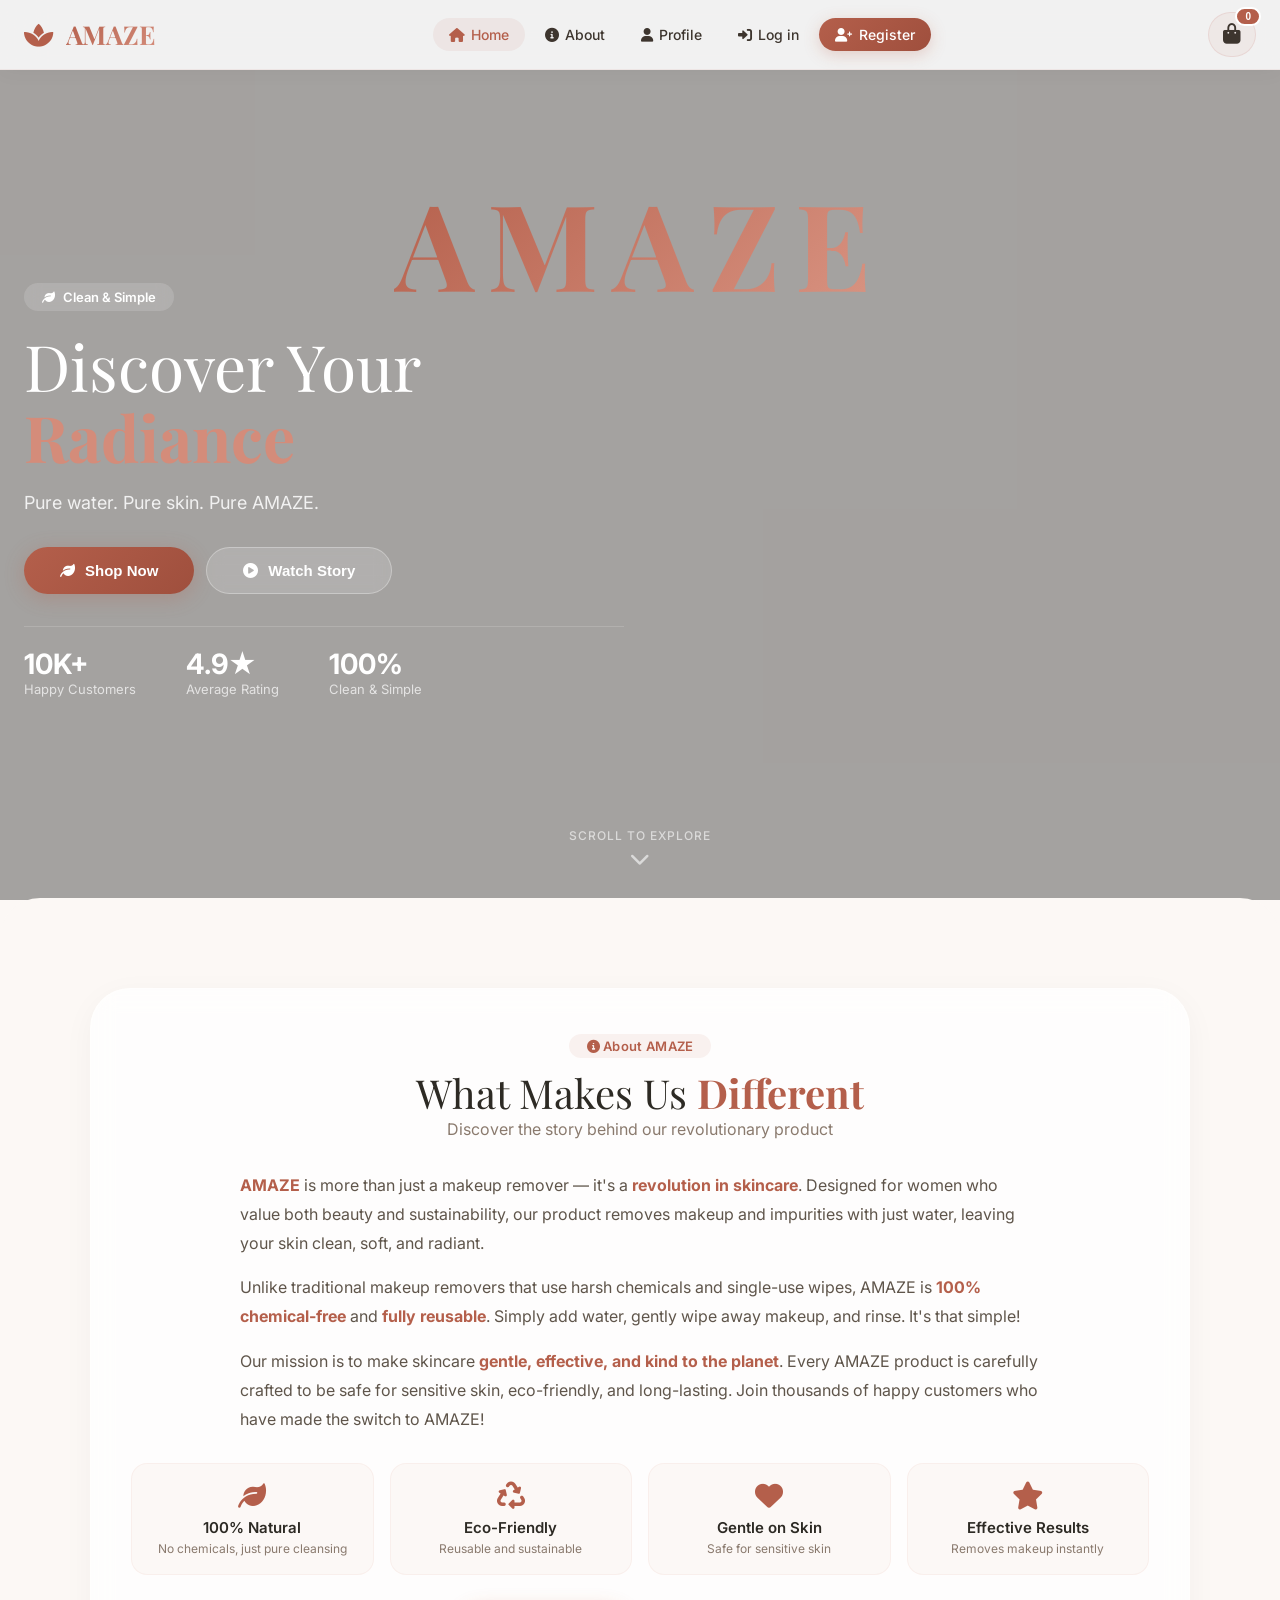
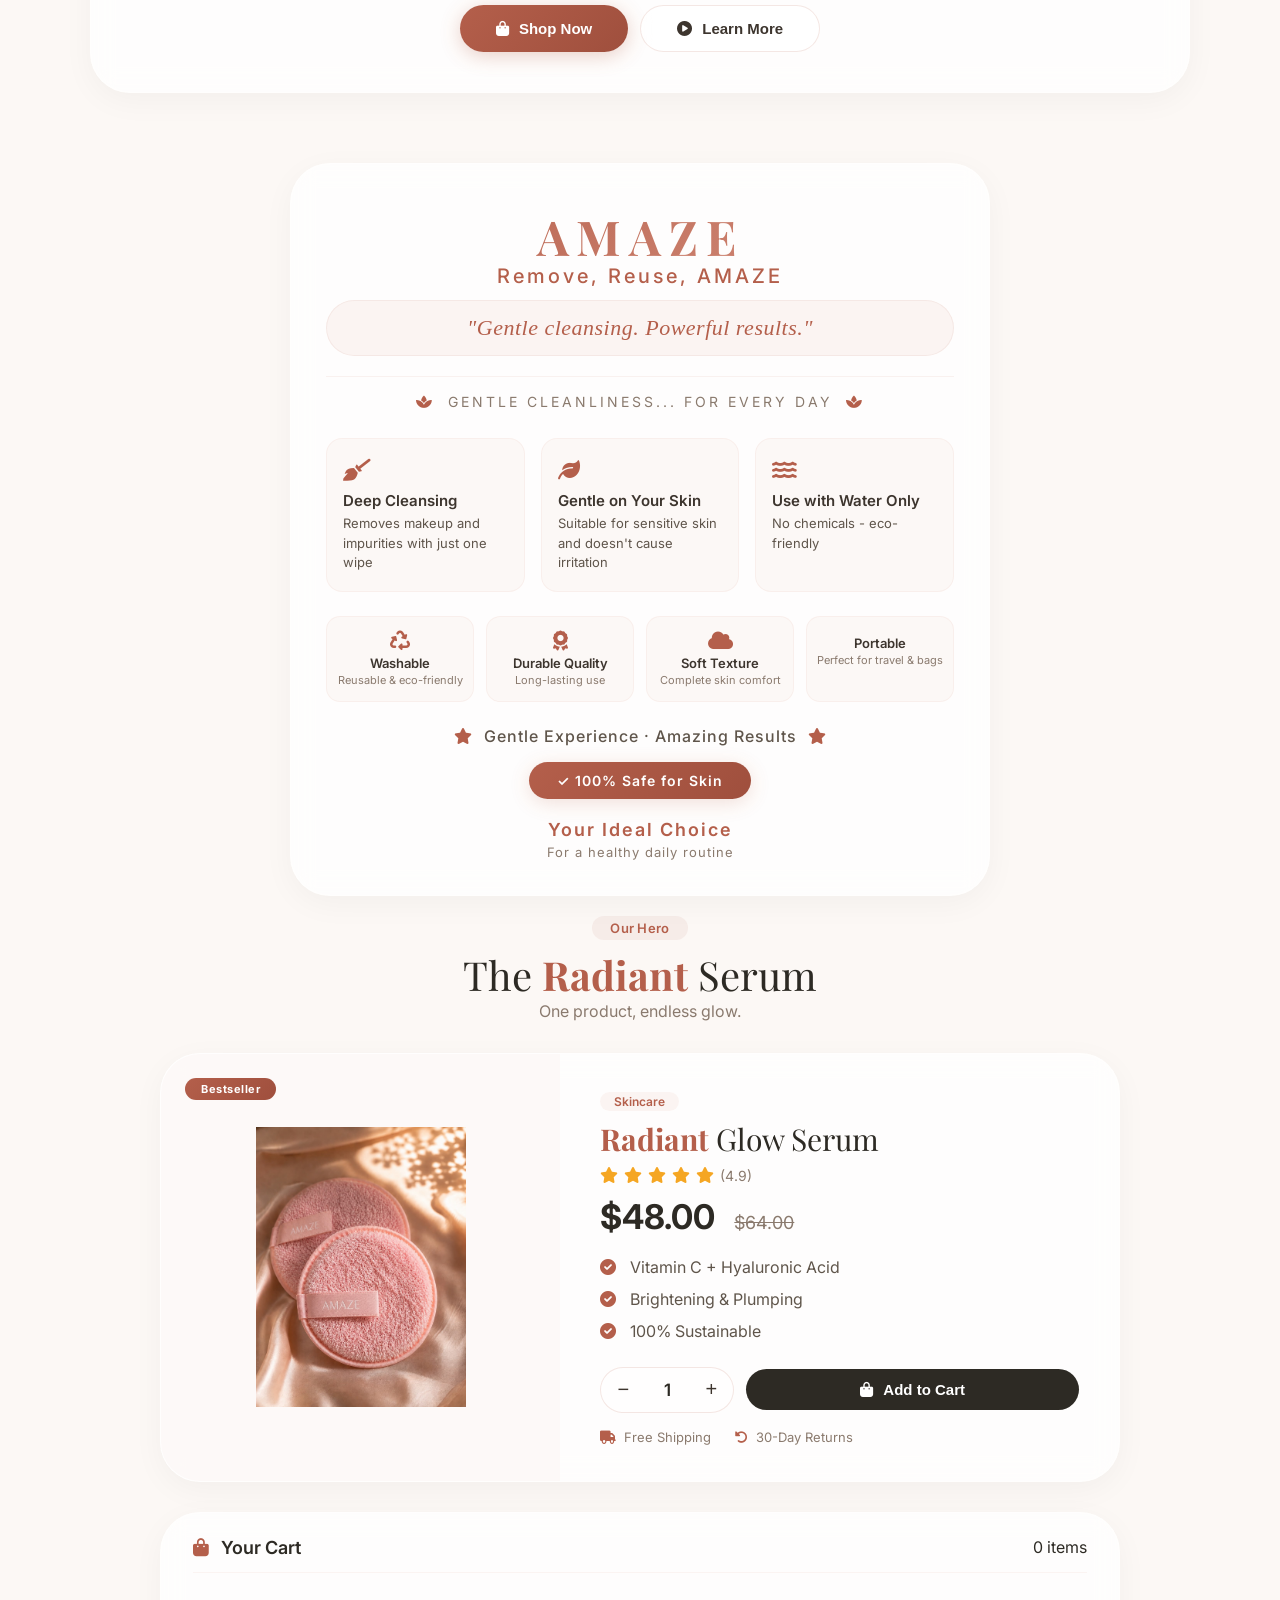
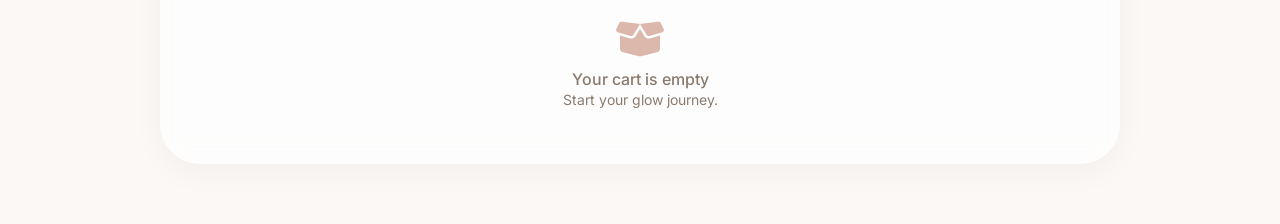
==== commit ac5be016: "Describe what you changed here" ====
--- a/index.html
+++ b/index.html
@@ -43,9 +43,9 @@
         </div>
     </nav>
 
-    <!-- ====== VIDEO HERO SECTION ====== -->
+    <!-- ====== VIDEO HERO SECTION - NO PLAY BUTTON ====== -->
     <section class="video-hero">
-        <video autoplay muted loop playsinline disablePictureInPicture controlslist="nodownload nofullscreen noremoteplayback" id="bgVideo">
+        <video autoplay muted loop playsinline disablePictureInPicture controlslist="nodownload nofullscreen noremoteplayback" id="bgVideo" webkit-playsinline x5-playsinline playsinline>
             <source src="background.mp4" type="video/mp4" />
             <source src="https://www.w3schools.com/html/mov_bbb.mp4" type="video/mp4" />
         </video>
@@ -229,93 +229,6 @@
             </div>
         </section>
 
-        <!-- ====== CUSTOMER REVIEWS SECTION ====== -->
-        <section class="reviews-section">
-            <div class="container">
-                <div class="section-header">
-                    <span class="section-tag"><i class="fas fa-heart"></i> What Our Customers Say</span>
-                    <h2>Real <span>Reviews</span></h2>
-                    <p>Loved by thousands of women around the world</p>
-                </div>
-
-                <div class="reviews-grid">
-
-                    <!-- Review 1 - Sarah from USA -->
-                    <div class="review-card glass">
-                        <div class="review-stars">
-                            <i class="fas fa-star"></i>
-                            <i class="fas fa-star"></i>
-                            <i class="fas fa-star"></i>
-                            <i class="fas fa-star"></i>
-                            <i class="fas fa-star"></i>
-                        </div>
-                        <p class="review-text">
-                            "AMAZE is truly amazing! I've struggled with sensitive skin for years, but this makeup remover is so gentle. It removes everything in one swipe and leaves my skin feeling soft and hydrated. No more redness or irritation! I've been recommending it to all my friends."
-                        </p>
-                        <div class="reviewer-info">
-                            <div class="reviewer-avatar">
-                                <img src="data:image/svg+xml,%3Csvg xmlns='http://www.w3.org/2000/svg' viewBox='0 0 100 100'%3E%3Ccircle cx='50' cy='40' r='30' fill='%23dbb8ab'/%3E%3Ccircle cx='35' cy='35' r='4' fill='%232d2a24'/%3E%3Ccircle cx='65' cy='35' r='4' fill='%232d2a24'/%3E%3Cpath d='M35 50 Q50 58 65 50' stroke='%232d2a24' stroke-width='2' fill='none'/%3E%3C/svg%3E" alt="Sarah" />
-                            </div>
-                            <div>
-                                <h4>Sarah Johnson</h4>
-                                <span class="review-location"><i class="fas fa-map-pin"></i> New York, USA</span>
-                            </div>
-                            <span class="review-verified"><i class="fas fa-check-circle"></i> Verified</span>
-                        </div>
-                    </div>
-
-                    <!-- Review 2 - Jessica from USA -->
-                    <div class="review-card glass">
-                        <div class="review-stars">
-                            <i class="fas fa-star"></i>
-                            <i class="fas fa-star"></i>
-                            <i class="fas fa-star"></i>
-                            <i class="fas fa-star"></i>
-                            <i class="fas fa-star"></i>
-                        </div>
-                        <p class="review-text">
-                            "I've tried so many makeup removers, but AMAZE is by far the best! It's so gentle and effective. I love that I can just use water with it - no harsh chemicals. My skin feels cleaner and more radiant than ever. Plus, it's eco-friendly and reusable!"
-                        </p>
-                        <div class="reviewer-info">
-                            <div class="reviewer-avatar">
-                                <img src="data:image/svg+xml,%3Csvg xmlns='http://www.w3.org/2000/svg' viewBox='0 0 100 100'%3E%3Ccircle cx='50' cy='40' r='30' fill='%23dbb8ab'/%3E%3Ccircle cx='35' cy='35' r='4' fill='%232d2a24'/%3E%3Ccircle cx='65' cy='35' r='4' fill='%232d2a24'/%3E%3Cpath d='M40 48 Q50 55 60 48' stroke='%232d2a24' stroke-width='2' fill='none'/%3E%3C/svg%3E" alt="Jessica" />
-                            </div>
-                            <div>
-                                <h4>Jessica Williams</h4>
-                                <span class="review-location"><i class="fas fa-map-pin"></i> Los Angeles, USA</span>
-                            </div>
-                            <span class="review-verified"><i class="fas fa-check-circle"></i> Verified</span>
-                        </div>
-                    </div>
-
-                    <!-- Review 3 - Noura from Saudi Arabia -->
-                    <div class="review-card glass">
-                        <div class="review-stars">
-                            <i class="fas fa-star"></i>
-                            <i class="fas fa-star"></i>
-                            <i class="fas fa-star"></i>
-                            <i class="fas fa-star"></i>
-                            <i class="fas fa-star"></i>
-                        </div>
-                        <p class="review-text">
-                            "AMAZE completely transformed my skincare routine! It removes makeup so gently and doesn't irritate my sensitive skin at all. I love that it's eco-friendly and reusable. I highly recommend it to anyone looking for a natural and effective product!"
-                        </p>
-                        <div class="reviewer-info">
-                            <div class="reviewer-avatar">
-                                <img src="data:image/svg+xml,%3Csvg xmlns='http://www.w3.org/2000/svg' viewBox='0 0 100 100'%3E%3Ccircle cx='50' cy='40' r='30' fill='%23dbb8ab'/%3E%3Ccircle cx='35' cy='35' r='4' fill='%232d2a24'/%3E%3Ccircle cx='65' cy='35' r='4' fill='%232d2a24'/%3E%3Cpath d='M38 52 Q50 60 62 52' stroke='%232d2a24' stroke-width='2' fill='none'/%3E%3C/svg%3E" alt="Noura" />
-                            </div>
-                            <div>
-                                <h4>Noura Al-Fahd</h4>
-                                <span class="review-location"><i class="fas fa-map-pin"></i> Riyadh, Saudi Arabia</span>
-                            </div>
-                            <span class="review-verified"><i class="fas fa-check-circle"></i> Verified</span>
-                        </div>
-                    </div>
-
-                </div>
-            </div>
-        </section>
-
         <!-- ====== PRODUCT SECTION ====== -->
         <section class="product-section" id="productSection">
             <div class="container">
--- a/style.css
+++ b/style.css
@@ -137,11 +137,9 @@
     border: 2px solid #fff;
 }
 
-/* 
-  ============================================
-  VIDEO HERO - FIXED: NO ZOOM, HD QUALITY
-  ============================================
-*/
+/* ============================================
+   VIDEO HERO - NO PLAY BUTTON
+   ============================================ */
 .video-hero {
     position: relative;
     width: 100%;
@@ -154,12 +152,6 @@
     padding-top: 80px;
 }
 
-/* 
-  ============================================
-  VIDEO ELEMENT - FIXED NO ZOOM
-  Uses object-fit: cover with optimized positioning
-  ============================================
-*/
 .video-hero video {
     position: absolute;
     top: 50%;
@@ -171,14 +163,11 @@
     transform: translate(-50%, -50%);
     object-fit: cover;
     z-index: 0;
-    /* 
-      object-fit: cover fills the screen but maintains aspect ratio.
-      To reduce zoom, use a higher resolution video (1080p or 4K).
-      The video will scale down to fit perfectly.
-    */
-}
-
-/* HIDE VIDEO CONTROLS COMPLETELY */
+}
+
+/* ===== HIDE ALL VIDEO CONTROLS ===== */
+
+/* Hide default controls */
 .video-hero video::-webkit-media-controls {
     display: none !important;
 }
@@ -193,6 +182,92 @@
 
 .video-hero video::-webkit-media-controls-enclosure {
     display: none !important;
+}
+
+/* Hide the big play button overlay */
+.video-hero video::-webkit-media-controls-overlay-play-button {
+    display: none !important;
+}
+
+.video-hero video::-webkit-media-controls-play-button {
+    display: none !important;
+}
+
+/* Hide timeline and other controls */
+.video-hero video::-webkit-media-controls-timeline {
+    display: none !important;
+}
+
+.video-hero video::-webkit-media-controls-current-time-display {
+    display: none !important;
+}
+
+.video-hero video::-webkit-media-controls-time-remaining-display {
+    display: none !important;
+}
+
+.video-hero video::-webkit-media-controls-volume-slider {
+    display: none !important;
+}
+
+.video-hero video::-webkit-media-controls-mute-button {
+    display: none !important;
+}
+
+.video-hero video::-webkit-media-controls-fullscreen-button {
+    display: none !important;
+}
+
+/* Firefox */
+.video-hero video::-moz-media-controls {
+    display: none !important;
+}
+
+.video-hero video::-moz-media-controls-start-playback-button {
+    display: none !important;
+}
+
+.video-hero video::-moz-media-controls-panel {
+    display: none !important;
+}
+
+/* IE/Edge */
+.video-hero video::-ms-media-controls {
+    display: none !important;
+}
+
+.video-hero video::-ms-media-controls-start-playback-button {
+    display: none !important;
+}
+
+.video-hero video::-ms-media-controls-panel {
+    display: none !important;
+}
+
+/* ===== EXTRA FIX FOR MOBILE PLAY BUTTON ===== */
+.video-hero video:fullscreen {
+    object-fit: cover;
+}
+
+.video-hero video::-webkit-media-controls-timeline-container {
+    display: none !important;
+}
+
+.video-hero video::-webkit-media-controls-volume-control-container {
+    display: none !important;
+}
+
+.video-hero video::-webkit-media-controls-volume-control {
+    display: none !important;
+}
+
+.video-hero video::-webkit-media-controls-volume-control-hover {
+    display: none !important;
+}
+
+/* Hide poster image that might show play button */
+.video-hero video {
+    background: transparent;
 }
 
 .video-overlay {
@@ -399,6 +474,106 @@
     box-shadow: 0 8px 32px rgba(0, 0, 0, 0.04);
 }
 
+/* ===== ABOUT SECTION ===== */
+.about-section {
+    padding: 50px 0 30px;
+}
+
+.about-wrapper {
+    max-width: 1100px;
+    margin: 0 auto;
+}
+
+.about-text {
+    padding: 45px 40px 40px;
+    border-radius: 40px;
+    text-align: center;
+}
+
+.about-content {
+    max-width: 800px;
+    margin: 0 auto 30px;
+    text-align: left;
+}
+
+.about-content p {
+    font-size: 16px;
+    line-height: 1.8;
+    color: #5f554b;
+    margin-bottom: 16px;
+}
+
+.about-content p strong {
+    color: #b45f4b;
+}
+
+.about-content p:last-child {
+    margin-bottom: 0;
+}
+
+.about-highlights {
+    display: grid;
+    grid-template-columns: 1fr 1fr 1fr 1fr;
+    gap: 16px;
+    margin: 30px 0 30px;
+}
+
+.highlight-item {
+    background: rgba(180, 95, 75, 0.04);
+    border-radius: 16px;
+    padding: 18px 16px;
+    text-align: center;
+    border: 1px solid rgba(180, 95, 75, 0.06);
+    transition: all 0.3s ease;
+}
+
+.highlight-item:hover {
+    background: rgba(180, 95, 75, 0.08);
+    transform: translateY(-3px);
+}
+
+.highlight-item i {
+    color: #b45f4b;
+    font-size: 28px;
+    display: block;
+    margin-bottom: 8px;
+}
+
+.highlight-item span {
+    font-size: 15px;
+    font-weight: 600;
+    color: #2d2a24;
+    display: block;
+}
+
+.highlight-item small {
+    font-size: 12px;
+    color: #8a7a6e;
+    display: block;
+    margin-top: 4px;
+}
+
+.about-cta {
+    display: flex;
+    justify-content: center;
+    gap: 12px;
+    flex-wrap: wrap;
+    margin-top: 10px;
+}
+
+.about-btn-secondary {
+    background: rgba(255, 255, 255, 0.5) !important;
+    border: 1px solid rgba(180, 95, 75, 0.15) !important;
+    color: #3d352e !important;
+    box-shadow: none !important;
+}
+
+.about-btn-secondary:hover {
+    background: rgba(180, 95, 75, 0.06) !important;
+    border-color: #b45f4b !important;
+    transform: translateY(-3px);
+}
+
 /* ===== AMAZE PRODUCT INFO SECTION ===== */
 .amaze-product-section {
     padding: 40px 0 20px;
@@ -440,7 +615,6 @@
     margin-top: -4px;
 }
 
-/* ===== AMAZE SHORT LINE ===== */
 .amaze-short-line {
     margin: 12px 0 20px;
     padding: 14px 24px;
@@ -474,7 +648,6 @@
     margin: 0 6px;
 }
 
-/* Features Grid */
 .amaze-features-grid {
     display: grid;
     grid-template-columns: 1fr 1fr 1fr;
@@ -509,7 +682,6 @@
     line-height: 1.5;
 }
 
-/* Benefits Grid */
 .amaze-benefits-grid {
     display: grid;
     grid-template-columns: 1fr 1fr 1fr 1fr;
@@ -552,7 +724,6 @@
     margin-top: 2px;
 }
 
-/* Result */
 .amaze-result {
     font-size: 16px;
     color: #5f554b;
@@ -566,7 +737,6 @@
     margin: 0 6px;
 }
 
-/* Badge */
 .amaze-badge-container {
     display: flex;
     justify-content: center;
@@ -586,7 +756,6 @@
     box-shadow: 0 4px 20px rgba(180, 95, 75, 0.2);
 }
 
-/* Footer */
 .amaze-footer {
     margin-top: 8px;
 }
@@ -1172,6 +1341,36 @@
         justify-content: center;
     }
 
+    .about-text {
+        padding: 30px 20px 28px;
+    }
+
+    .about-content p {
+        font-size: 14px;
+        line-height: 1.7;
+    }
+
+    .about-highlights {
+        grid-template-columns: 1fr 1fr;
+        gap: 12px;
+    }
+
+    .highlight-item {
+        padding: 14px 12px;
+    }
+
+    .highlight-item i {
+        font-size: 22px;
+    }
+
+    .highlight-item span {
+        font-size: 14px;
+    }
+
+    .highlight-item small {
+        font-size: 11px;
+    }
+
     .amaze-product-card {
         padding: 28px 20px 24px;
     }
@@ -1310,6 +1509,50 @@
         font-size: 18px;
     }
 
+    .about-section {
+        padding: 30px 0 15px;
+    }
+
+    .about-text {
+        padding: 20px 14px 18px;
+        border-radius: 24px;
+    }
+
+    .about-content p {
+        font-size: 13px;
+    }
+
+    .about-highlights {
+        grid-template-columns: 1fr 1fr;
+        gap: 8px;
+    }
+
+    .highlight-item {
+        padding: 10px 8px;
+        border-radius: 12px;
+    }
+
+    .highlight-item i {
+        font-size: 18px;
+    }
+
+    .highlight-item span {
+        font-size: 12px;
+    }
+
+    .highlight-item small {
+        font-size: 10px;
+    }
+
+    .about-cta {
+        flex-direction: column;
+    }
+
+    .about-cta .btn-primary,
+    .about-cta .btn-secondary {
+        justify-content: center;
+    }
+
     .amaze-logo-text {
         font-size: 28px;
         letter-spacing: 4px;
@@ -1361,363 +1604,4 @@
     .btn-cart {
         width: 100%;
     }
-}
-/* ===== CUSTOMER REVIEWS SECTION ===== */
-.reviews-section {
-    padding: 30px 0 10px;
-}
-
-.reviews-grid {
-    display: grid;
-    grid-template-columns: 1fr 1fr 1fr;
-    gap: 24px;
-    max-width: 1100px;
-    margin: 0 auto;
-}
-
-.review-card {
-    padding: 26px 24px 20px;
-    border-radius: 30px;
-    transition: all 0.3s ease;
-    text-align: left;
-    border: 1px solid rgba(180, 95, 75, 0.06);
-}
-
-.review-card:hover {
-    transform: translateY(-4px);
-    box-shadow: 0 12px 40px rgba(180, 95, 75, 0.08);
-    border-color: rgba(180, 95, 75, 0.12);
-}
-
-.review-stars {
-    color: #f5a623;
-    font-size: 14px;
-    letter-spacing: 2px;
-    margin-bottom: 10px;
-}
-
-.review-stars i {
-    margin-right: 1px;
-}
-
-.review-text {
-    font-size: 14px;
-    line-height: 1.7;
-    color: #5f554b;
-    margin-bottom: 16px;
-    font-style: normal;
-}
-
-.reviewer-info {
-    display: flex;
-    align-items: center;
-    gap: 14px;
-    padding-top: 14px;
-    border-top: 1px solid rgba(180, 95, 75, 0.06);
-}
-
-.reviewer-avatar {
-    width: 44px;
-    height: 44px;
-    border-radius: 50%;
-    overflow: hidden;
-    border: 2px solid rgba(180, 95, 75, 0.12);
-    flex-shrink: 0;
-}
-
-.reviewer-avatar img {
-    width: 100%;
-    height: 100%;
-    object-fit: cover;
-}
-
-.reviewer-info h4 {
-    font-size: 15px;
-    font-weight: 600;
-    color: #2d2a24;
-    margin-bottom: 1px;
-}
-
-.review-location {
-    font-size: 12px;
-    color: #8a7a6e;
-    display: inline-flex;
-    align-items: center;
-    gap: 4px;
-}
-
-.review-location i {
-    color: #b45f4b;
-    font-size: 11px;
-}
-
-.review-verified {
-    font-size: 11px;
-    color: #2d7d46;
-    display: flex;
-    align-items: center;
-    gap: 4px;
-    background: rgba(45, 125, 70, 0.06);
-    padding: 3px 12px;
-    border-radius: 30px;
-    font-weight: 500;
-    margin-left: auto;
-    flex-shrink: 0;
-}
-
-.review-verified i {
-    font-size: 12px;
-}
-
-/* ===== RESPONSIVE FOR REVIEWS ===== */
-@media (max-width: 992px) {
-    .reviews-grid {
-        grid-template-columns: 1fr 1fr;
-        gap: 20px;
-    }
-}
-
-@media (max-width: 768px) {
-    .reviews-grid {
-        grid-template-columns: 1fr;
-        gap: 16px;
-    }
-
-    .review-card {
-        padding: 20px 18px 16px;
-    }
-
-    .review-text {
-        font-size: 13px;
-    }
-
-    .reviewer-avatar {
-        width: 40px;
-        height: 40px;
-    }
-
-    .reviewer-info h4 {
-        font-size: 14px;
-    }
-}
-
-@media (max-width: 480px) {
-    .reviews-section {
-        padding: 20px 0 0;
-    }
-
-    .review-card {
-        padding: 16px 14px 14px;
-        border-radius: 20px;
-    }
-
-    .reviewer-avatar {
-        width: 36px;
-        height: 36px;
-    }
-
-    .reviewer-info h4 {
-        font-size: 13px;
-    }
-
-    .review-text {
-        font-size: 12px;
-        line-height: 1.6;
-    }
-
-    .review-stars {
-        font-size: 12px;
-    }
-
-    .review-verified {
-        font-size: 10px;
-        padding: 2px 10px;
-    }
-
-    .reviewer-info {
-        flex-wrap: wrap;
-        gap: 10px;
-    }
-
-    .review-verified {
-        margin-left: 0;
-    }
-}
-/* ===== ABOUT SECTION ===== */
-.about-section {
-    padding: 50px 0 30px;
-}
-
-.about-wrapper {
-    max-width: 1100px;
-    margin: 0 auto;
-}
-
-.about-text {
-    padding: 45px 40px 40px;
-    border-radius: 40px;
-    text-align: center;
-}
-
-.about-content {
-    max-width: 800px;
-    margin: 0 auto 30px;
-    text-align: left;
-}
-
-.about-content p {
-    font-size: 16px;
-    line-height: 1.8;
-    color: #5f554b;
-    margin-bottom: 16px;
-}
-
-.about-content p strong {
-    color: #b45f4b;
-}
-
-.about-content p:last-child {
-    margin-bottom: 0;
-}
-
-.about-highlights {
-    display: grid;
-    grid-template-columns: 1fr 1fr 1fr 1fr;
-    gap: 16px;
-    margin: 30px 0 30px;
-}
-
-.highlight-item {
-    background: rgba(180, 95, 75, 0.04);
-    border-radius: 16px;
-    padding: 18px 16px;
-    text-align: center;
-    border: 1px solid rgba(180, 95, 75, 0.06);
-    transition: all 0.3s ease;
-}
-
-.highlight-item:hover {
-    background: rgba(180, 95, 75, 0.08);
-    transform: translateY(-3px);
-}
-
-.highlight-item i {
-    color: #b45f4b;
-    font-size: 28px;
-    display: block;
-    margin-bottom: 8px;
-}
-
-.highlight-item span {
-    font-size: 15px;
-    font-weight: 600;
-    color: #2d2a24;
-    display: block;
-}
-
-.highlight-item small {
-    font-size: 12px;
-    color: #8a7a6e;
-    display: block;
-    margin-top: 4px;
-}
-
-.about-cta {
-    display: flex;
-    justify-content: center;
-    gap: 12px;
-    flex-wrap: wrap;
-    margin-top: 10px;
-}
-
-.about-btn-secondary {
-    background: rgba(255, 255, 255, 0.5) !important;
-    border: 1px solid rgba(180, 95, 75, 0.15) !important;
-    color: #3d352e !important;
-    box-shadow: none !important;
-}
-
-.about-btn-secondary:hover {
-    background: rgba(180, 95, 75, 0.06) !important;
-    border-color: #b45f4b !important;
-    transform: translateY(-3px);
-}
-
-/* ===== RESPONSIVE ABOUT ===== */
-@media (max-width: 768px) {
-    .about-text {
-        padding: 30px 20px 28px;
-    }
-
-    .about-content p {
-        font-size: 14px;
-        line-height: 1.7;
-    }
-
-    .about-highlights {
-        grid-template-columns: 1fr 1fr;
-        gap: 12px;
-    }
-
-    .highlight-item {
-        padding: 14px 12px;
-    }
-
-    .highlight-item i {
-        font-size: 22px;
-    }
-
-    .highlight-item span {
-        font-size: 14px;
-    }
-
-    .highlight-item small {
-        font-size: 11px;
-    }
-}
-
-@media (max-width: 480px) {
-    .about-section {
-        padding: 30px 0 15px;
-    }
-
-    .about-text {
-        padding: 20px 14px 18px;
-        border-radius: 24px;
-    }
-
-    .about-content p {
-        font-size: 13px;
-    }
-
-    .about-highlights {
-        grid-template-columns: 1fr 1fr;
-        gap: 8px;
-    }
-
-    .highlight-item {
-        padding: 10px 8px;
-        border-radius: 12px;
-    }
-
-    .highlight-item i {
-        font-size: 18px;
-    }
-
-    .highlight-item span {
-        font-size: 12px;
-    }
-
-    .highlight-item small {
-        font-size: 10px;
-    }
-
-    .about-cta {
-        flex-direction: column;
-    }
-
-    .about-cta .btn-primary,
-    .about-cta .btn-secondary {
-        justify-content: center;
-    }
 }
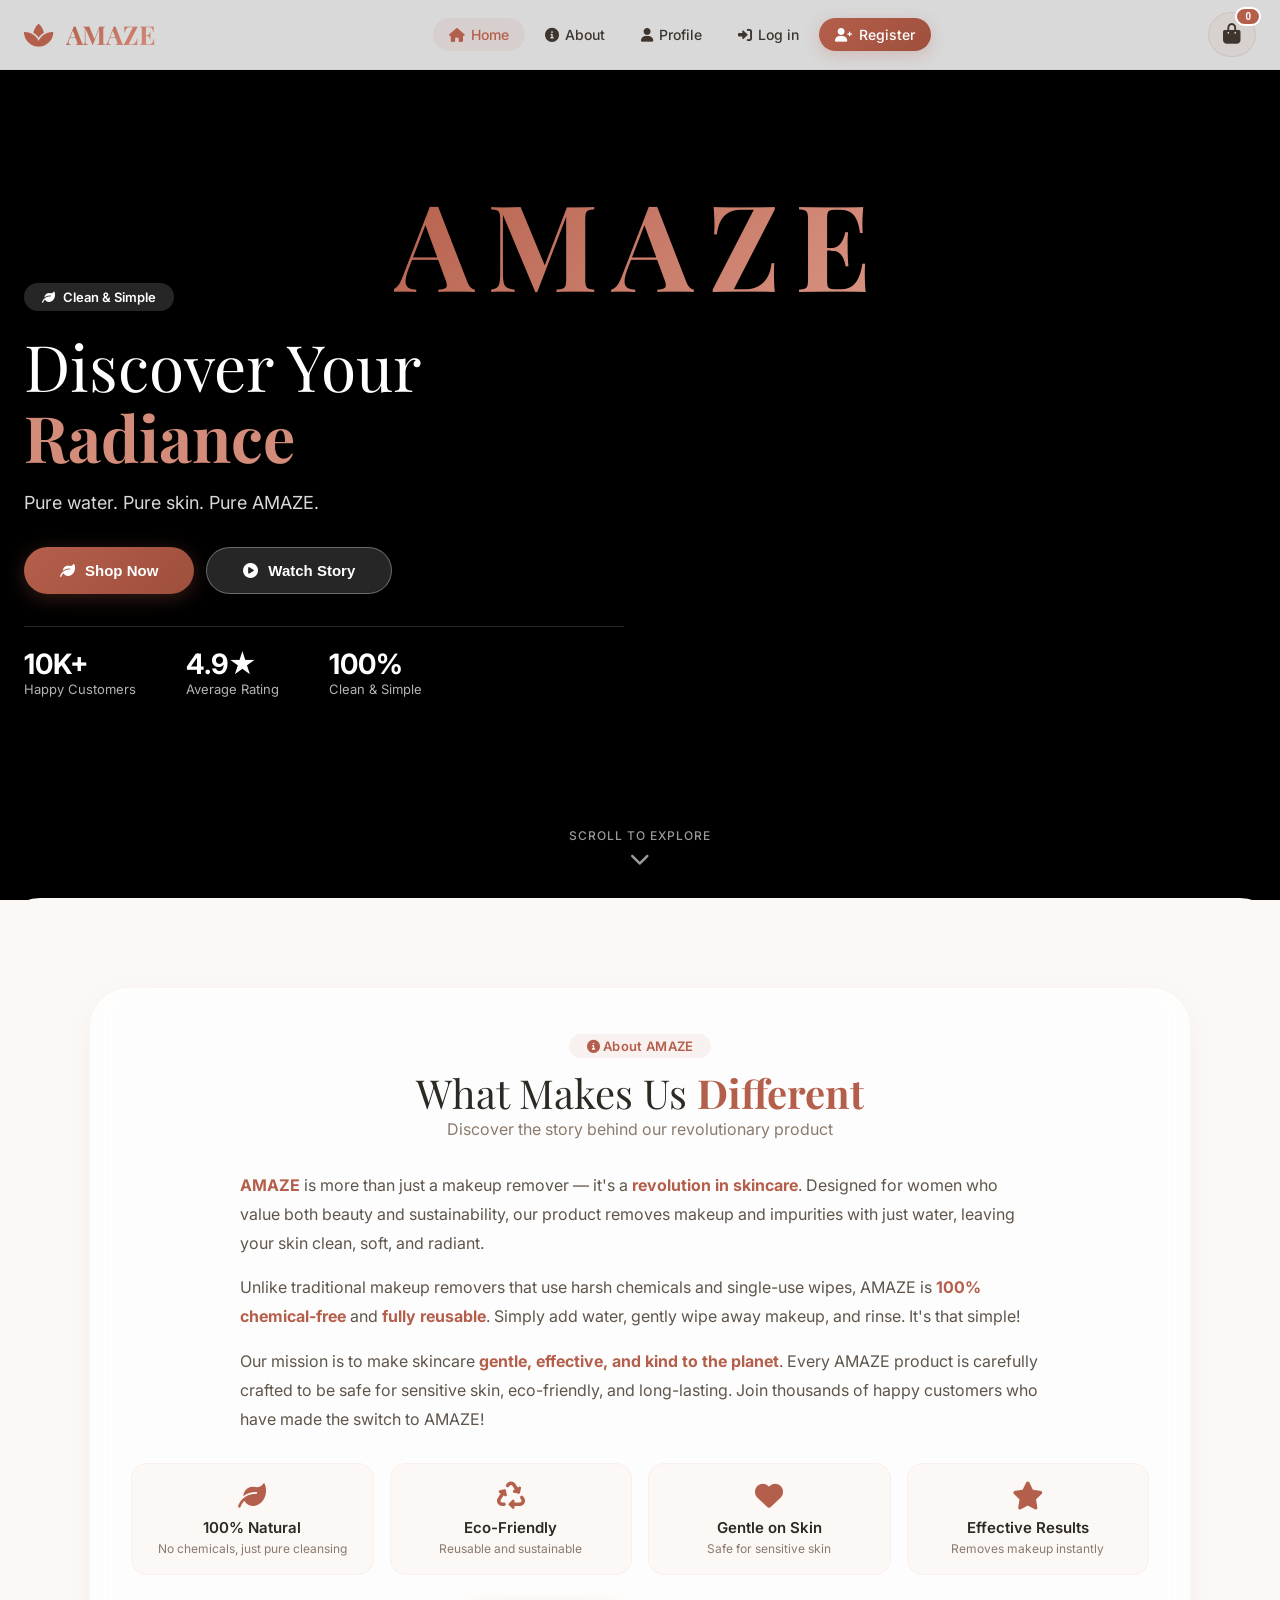
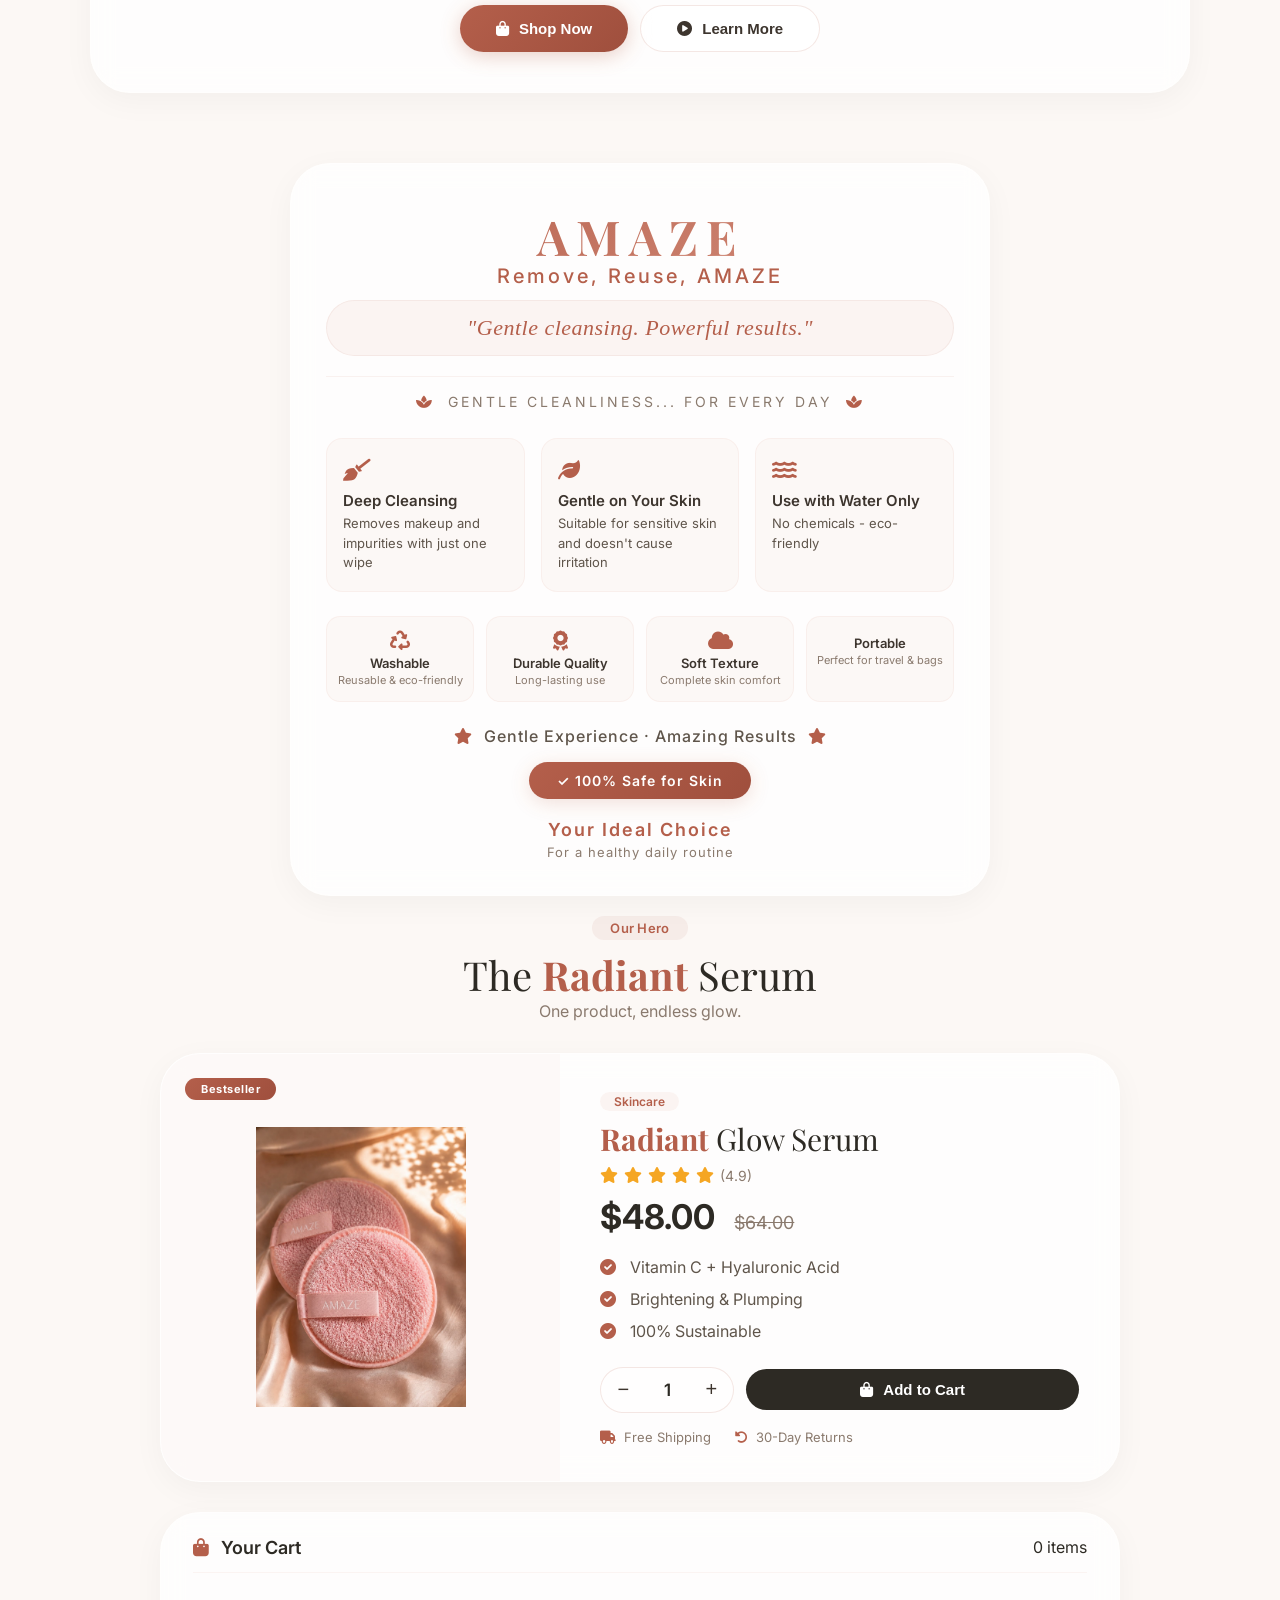
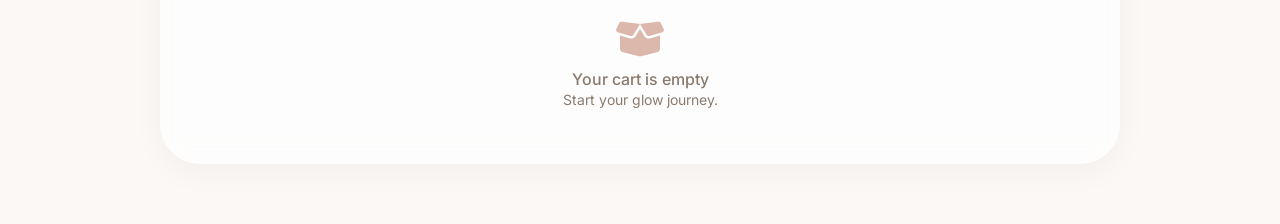
==== commit 0de91e85: "Fixed video play button on mobile" ====
--- a/index.html
+++ b/index.html
@@ -43,9 +43,26 @@
         </div>
     </nav>
 
-    <!-- ====== VIDEO HERO SECTION - NO PLAY BUTTON ====== -->
-    <section class="video-hero">
-        <video autoplay muted loop playsinline disablePictureInPicture controlslist="nodownload nofullscreen noremoteplayback" id="bgVideo" webkit-playsinline x5-playsinline playsinline>
+    <!-- ====== VIDEO HERO SECTION - IPHONE OPTIMIZED ====== -->
+    <section class="video-hero" id="videoHero">
+        <!-- 
+            IPHONE FIX:
+            - playsinline: Required for iOS autoplay
+            - muted: Required for autoplay on iOS
+            - preload="auto": Loads video immediately
+            - poster: A tiny base64 image to trigger autoplay
+        -->
+        <video 
+            autoplay 
+            muted 
+            loop 
+            playsinline 
+            webkit-playsinline 
+            x5-playsinline
+            preload="auto"
+            poster="data:image/svg+xml,%3Csvg xmlns='http://www.w3.org/2000/svg' width='1' height='1'%3E%3C/svg%3E"
+            id="bgVideo"
+        >
             <source src="background.mp4" type="video/mp4" />
             <source src="https://www.w3schools.com/html/mov_bbb.mp4" type="video/mp4" />
         </video>
--- a/style.css
+++ b/style.css
@@ -138,7 +138,7 @@
 }
 
 /* ============================================
-   VIDEO HERO - NO PLAY BUTTON
+   VIDEO HERO - IPHONE OPTIMIZED
    ============================================ */
 .video-hero {
     position: relative;
@@ -166,55 +166,52 @@
 }
 
 /* ===== HIDE ALL VIDEO CONTROLS ===== */
-
-/* Hide default controls */
 .video-hero video::-webkit-media-controls {
     display: none !important;
 }
-
 .video-hero video::-webkit-media-controls-start-playback-button {
     display: none !important;
 }
-
 .video-hero video::-webkit-media-controls-panel {
     display: none !important;
 }
-
 .video-hero video::-webkit-media-controls-enclosure {
     display: none !important;
 }
-
-/* Hide the big play button overlay */
 .video-hero video::-webkit-media-controls-overlay-play-button {
     display: none !important;
 }
-
 .video-hero video::-webkit-media-controls-play-button {
     display: none !important;
 }
-
-/* Hide timeline and other controls */
 .video-hero video::-webkit-media-controls-timeline {
     display: none !important;
 }
-
 .video-hero video::-webkit-media-controls-current-time-display {
     display: none !important;
 }
-
 .video-hero video::-webkit-media-controls-time-remaining-display {
     display: none !important;
 }
-
 .video-hero video::-webkit-media-controls-volume-slider {
     display: none !important;
 }
-
 .video-hero video::-webkit-media-controls-mute-button {
     display: none !important;
 }
-
 .video-hero video::-webkit-media-controls-fullscreen-button {
+    display: none !important;
+}
+.video-hero video::-webkit-media-controls-timeline-container {
+    display: none !important;
+}
+.video-hero video::-webkit-media-controls-volume-control-container {
+    display: none !important;
+}
+.video-hero video::-webkit-media-controls-volume-control {
+    display: none !important;
+}
+.video-hero video::-webkit-media-controls-volume-control-hover {
     display: none !important;
 }
 
@@ -222,11 +219,9 @@
 .video-hero video::-moz-media-controls {
     display: none !important;
 }
-
 .video-hero video::-moz-media-controls-start-playback-button {
     display: none !important;
 }
-
 .video-hero video::-moz-media-controls-panel {
     display: none !important;
 }
@@ -235,39 +230,25 @@
 .video-hero video::-ms-media-controls {
     display: none !important;
 }
-
 .video-hero video::-ms-media-controls-start-playback-button {
     display: none !important;
 }
-
 .video-hero video::-ms-media-controls-panel {
     display: none !important;
 }
 
-/* ===== EXTRA FIX FOR MOBILE PLAY BUTTON ===== */
+/* ===== FORCE VIDEO TO PLAY ON IPHONE ===== */
+.video-hero video {
+    background: #000;
+}
+
 .video-hero video:fullscreen {
     object-fit: cover;
 }
 
-.video-hero video::-webkit-media-controls-timeline-container {
-    display: none !important;
-}
-
-.video-hero video::-webkit-media-controls-volume-control-container {
-    display: none !important;
-}
-
-.video-hero video::-webkit-media-controls-volume-control {
-    display: none !important;
-}
-
-.video-hero video::-webkit-media-controls-volume-control-hover {
-    display: none !important;
-}
-
-/* Hide poster image that might show play button */
-.video-hero video {
-    background: transparent;
+/* Fallback for iPhone - show overlay if video fails */
+.video-hero .video-fallback {
+    display: none;
 }
 
 .video-overlay {
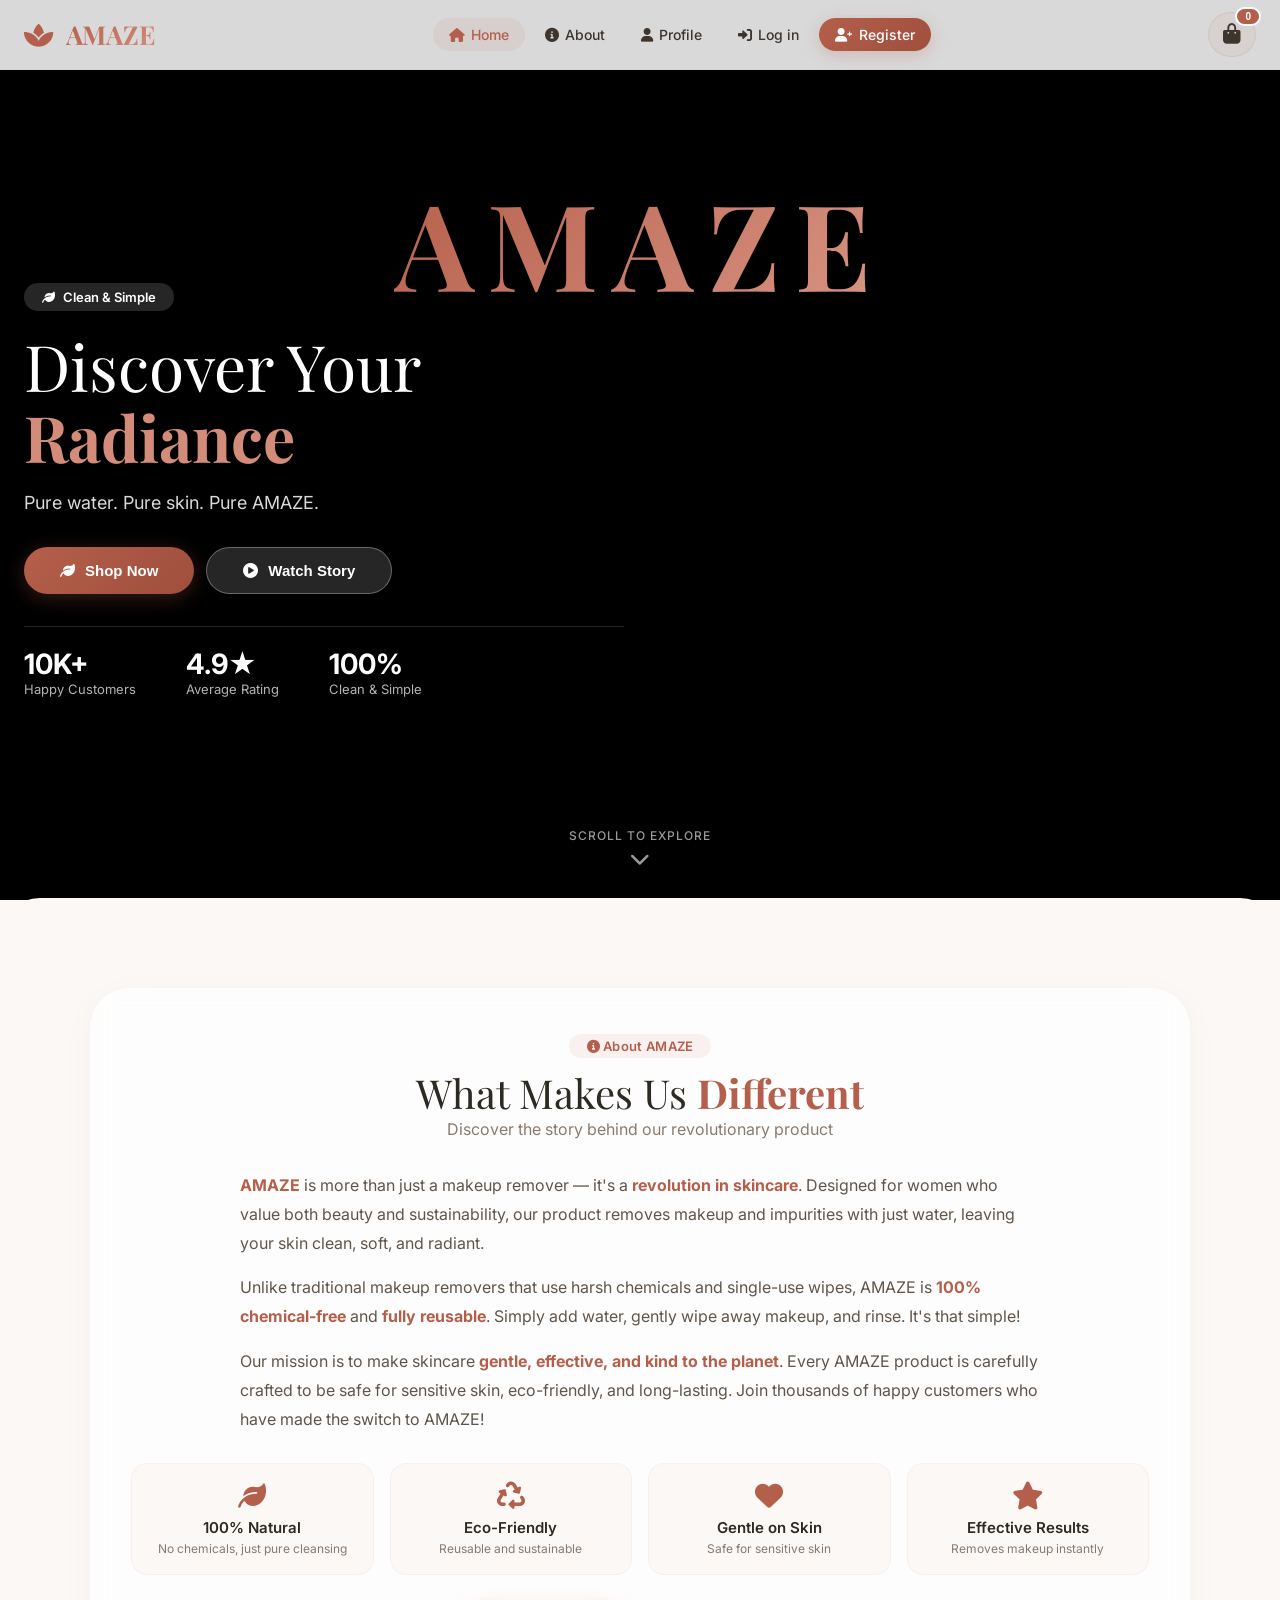
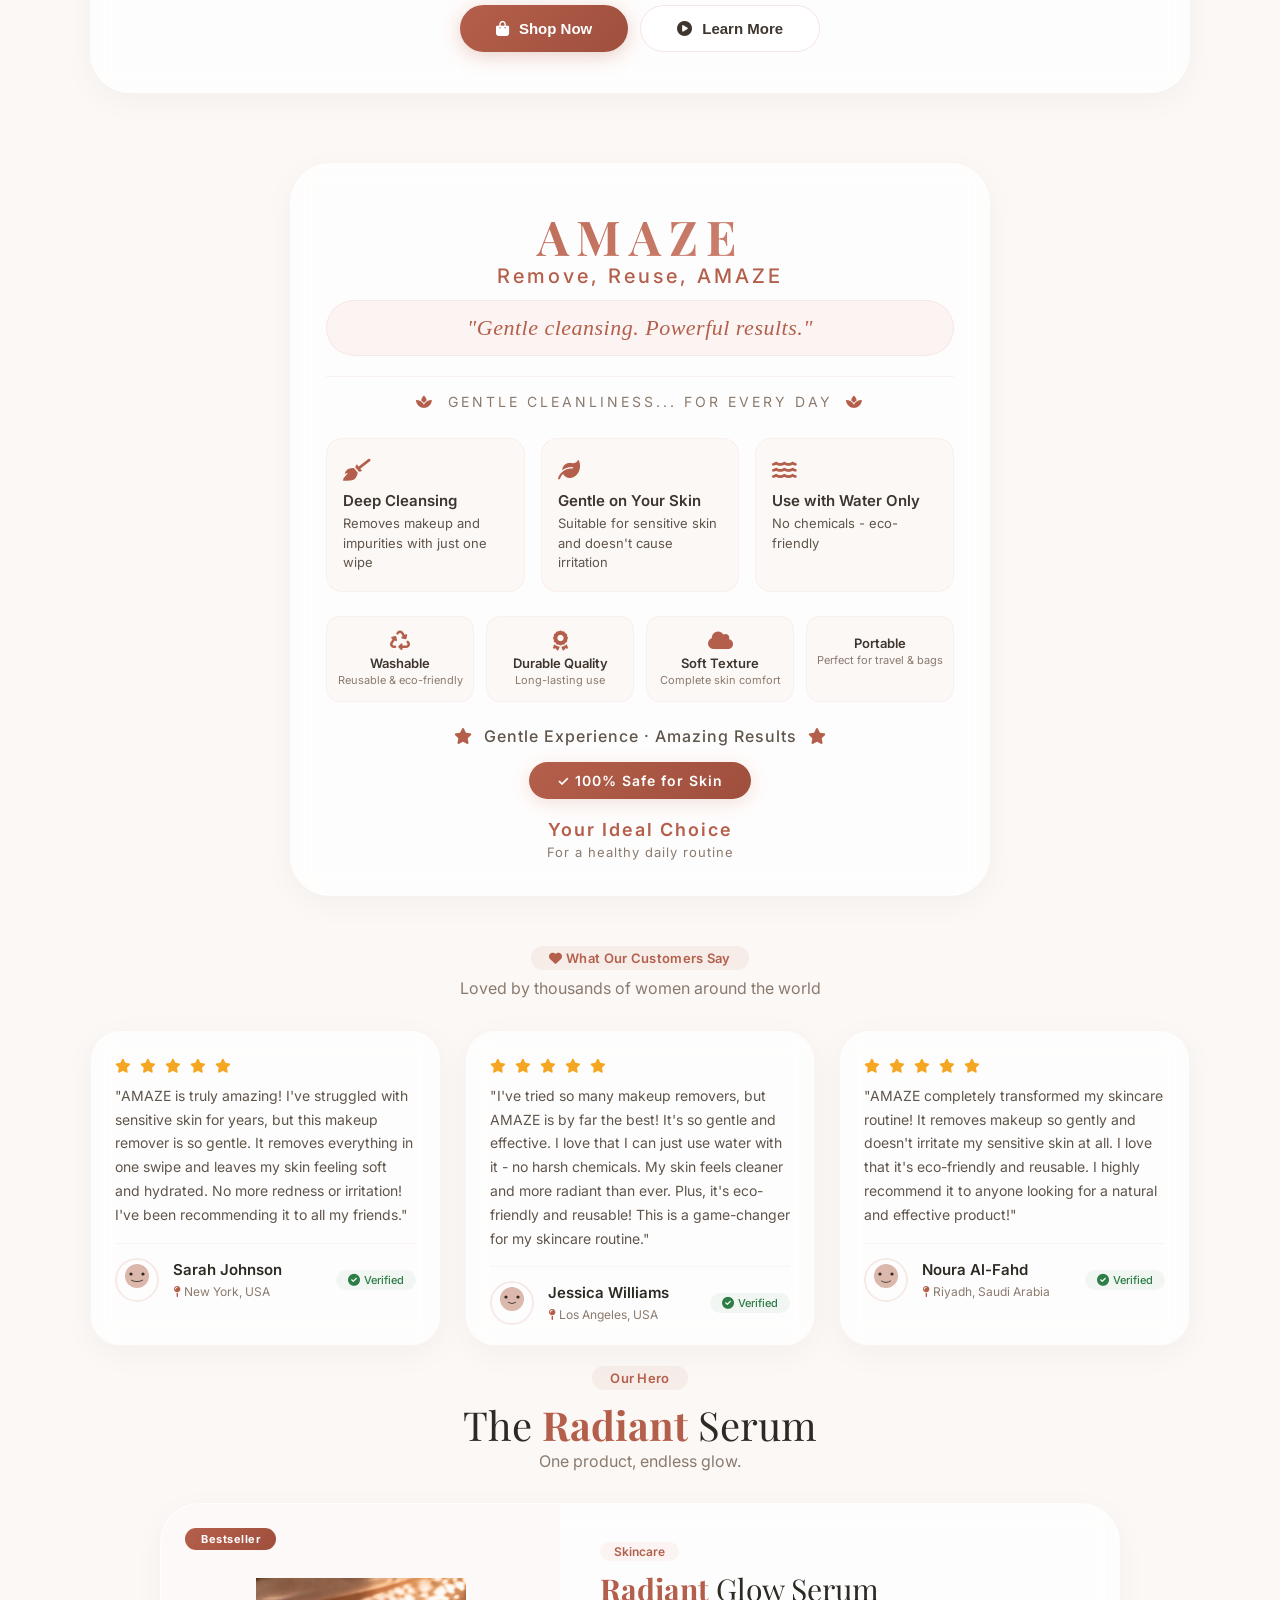
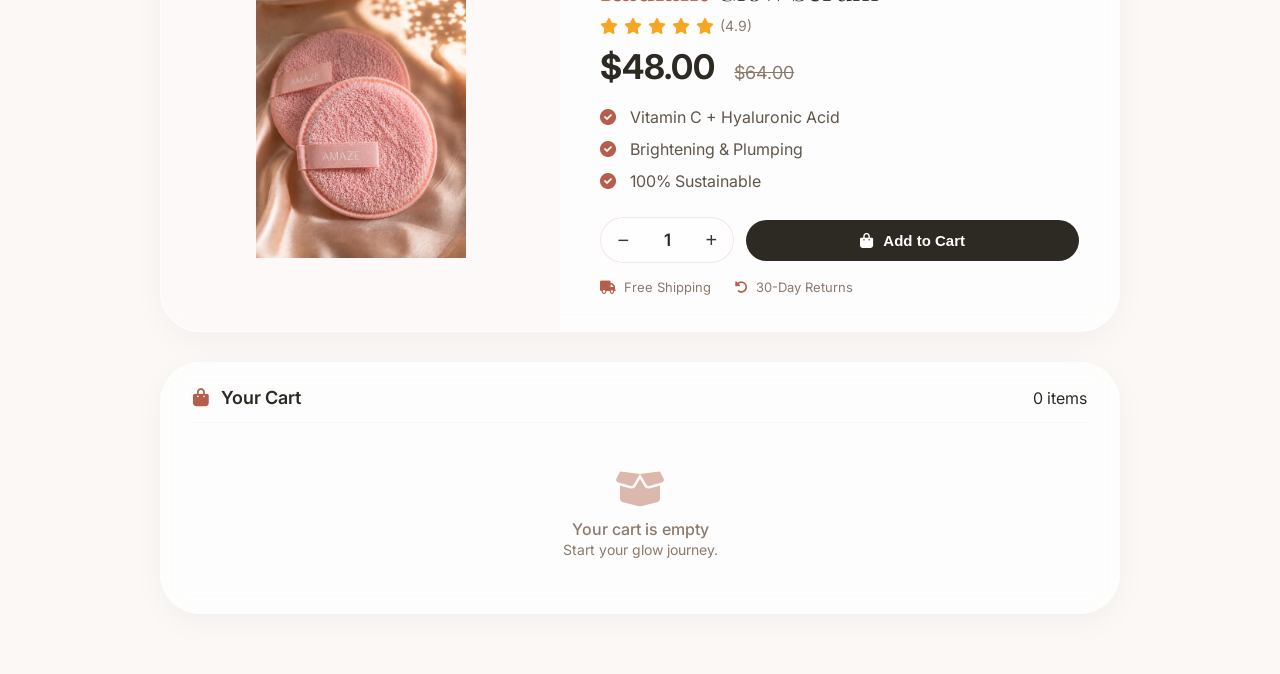
==== commit a37f46ac: "Fixed video play button on mobile" ====
--- a/index.html
+++ b/index.html
@@ -43,15 +43,8 @@
         </div>
     </nav>
 
-    <!-- ====== VIDEO HERO SECTION - IPHONE OPTIMIZED ====== -->
+    <!-- ====== VIDEO HERO SECTION ====== -->
     <section class="video-hero" id="videoHero">
-        <!-- 
-            IPHONE FIX:
-            - playsinline: Required for iOS autoplay
-            - muted: Required for autoplay on iOS
-            - preload="auto": Loads video immediately
-            - poster: A tiny base64 image to trigger autoplay
-        -->
         <video 
             autoplay 
             muted 
@@ -246,6 +239,92 @@
             </div>
         </section>
 
+        <!-- ====== CUSTOMER REVIEWS SECTION ====== -->
+        <section class="reviews-section">
+            <div class="container">
+                <div class="section-header">
+                    <span class="section-tag"><i class="fas fa-heart"></i> What Our Customers Say</span>
+                    <p>Loved by thousands of women around the world</p>
+                </div>
+
+                <div class="reviews-grid">
+
+                    <!-- Review 1 - Sarah from USA -->
+                    <div class="review-card glass">
+                        <div class="review-stars">
+                            <i class="fas fa-star"></i>
+                            <i class="fas fa-star"></i>
+                            <i class="fas fa-star"></i>
+                            <i class="fas fa-star"></i>
+                            <i class="fas fa-star"></i>
+                        </div>
+                        <p class="review-text">
+                            "AMAZE is truly amazing! I've struggled with sensitive skin for years, but this makeup remover is so gentle. It removes everything in one swipe and leaves my skin feeling soft and hydrated. No more redness or irritation! I've been recommending it to all my friends."
+                        </p>
+                        <div class="reviewer-info">
+                            <div class="reviewer-avatar">
+                                <img src="data:image/svg+xml,%3Csvg xmlns='http://www.w3.org/2000/svg' viewBox='0 0 100 100'%3E%3Ccircle cx='50' cy='40' r='30' fill='%23dbb8ab'/%3E%3Ccircle cx='35' cy='35' r='4' fill='%232d2a24'/%3E%3Ccircle cx='65' cy='35' r='4' fill='%232d2a24'/%3E%3Cpath d='M35 50 Q50 58 65 50' stroke='%232d2a24' stroke-width='2' fill='none'/%3E%3C/svg%3E" alt="Sarah" />
+                            </div>
+                            <div>
+                                <h4>Sarah Johnson</h4>
+                                <span class="review-location"><i class="fas fa-map-pin"></i> New York, USA</span>
+                            </div>
+                            <span class="review-verified"><i class="fas fa-check-circle"></i> Verified</span>
+                        </div>
+                    </div>
+
+                    <!-- Review 2 - Jessica from USA -->
+                    <div class="review-card glass">
+                        <div class="review-stars">
+                            <i class="fas fa-star"></i>
+                            <i class="fas fa-star"></i>
+                            <i class="fas fa-star"></i>
+                            <i class="fas fa-star"></i>
+                            <i class="fas fa-star"></i>
+                        </div>
+                        <p class="review-text">
+                            "I've tried so many makeup removers, but AMAZE is by far the best! It's so gentle and effective. I love that I can just use water with it - no harsh chemicals. My skin feels cleaner and more radiant than ever. Plus, it's eco-friendly and reusable! This is a game-changer for my skincare routine."
+                        </p>
+                        <div class="reviewer-info">
+                            <div class="reviewer-avatar">
+                                <img src="data:image/svg+xml,%3Csvg xmlns='http://www.w3.org/2000/svg' viewBox='0 0 100 100'%3E%3Ccircle cx='50' cy='40' r='30' fill='%23dbb8ab'/%3E%3Ccircle cx='35' cy='35' r='4' fill='%232d2a24'/%3E%3Ccircle cx='65' cy='35' r='4' fill='%232d2a24'/%3E%3Cpath d='M40 48 Q50 55 60 48' stroke='%232d2a24' stroke-width='2' fill='none'/%3E%3C/svg%3E" alt="Jessica" />
+                            </div>
+                            <div>
+                                <h4>Jessica Williams</h4>
+                                <span class="review-location"><i class="fas fa-map-pin"></i> Los Angeles, USA</span>
+                            </div>
+                            <span class="review-verified"><i class="fas fa-check-circle"></i> Verified</span>
+                        </div>
+                    </div>
+
+                    <!-- Review 3 - Noura from Saudi Arabia -->
+                    <div class="review-card glass">
+                        <div class="review-stars">
+                            <i class="fas fa-star"></i>
+                            <i class="fas fa-star"></i>
+                            <i class="fas fa-star"></i>
+                            <i class="fas fa-star"></i>
+                            <i class="fas fa-star"></i>
+                        </div>
+                        <p class="review-text">
+                            "AMAZE completely transformed my skincare routine! It removes makeup so gently and doesn't irritate my sensitive skin at all. I love that it's eco-friendly and reusable. I highly recommend it to anyone looking for a natural and effective product!"
+                        </p>
+                        <div class="reviewer-info">
+                            <div class="reviewer-avatar">
+                                <img src="data:image/svg+xml,%3Csvg xmlns='http://www.w3.org/2000/svg' viewBox='0 0 100 100'%3E%3Ccircle cx='50' cy='40' r='30' fill='%23dbb8ab'/%3E%3Ccircle cx='35' cy='35' r='4' fill='%232d2a24'/%3E%3Ccircle cx='65' cy='35' r='4' fill='%232d2a24'/%3E%3Cpath d='M38 52 Q50 60 62 52' stroke='%232d2a24' stroke-width='2' fill='none'/%3E%3C/svg%3E" alt="Noura" />
+                            </div>
+                            <div>
+                                <h4>Noura Al-Fahd</h4>
+                                <span class="review-location"><i class="fas fa-map-pin"></i> Riyadh, Saudi Arabia</span>
+                            </div>
+                            <span class="review-verified"><i class="fas fa-check-circle"></i> Verified</span>
+                        </div>
+                    </div>
+
+                </div>
+            </div>
+        </section>
+
         <!-- ====== PRODUCT SECTION ====== -->
         <section class="product-section" id="productSection">
             <div class="container">
--- a/style.css
+++ b/style.css
@@ -1585,4 +1585,185 @@
     .btn-cart {
         width: 100%;
     }
+}
+/* ===== CUSTOMER REVIEWS SECTION ===== */
+.reviews-section {
+    padding: 30px 0 20px;
+}
+
+.reviews-grid {
+    display: grid;
+    grid-template-columns: 1fr 1fr 1fr;
+    gap: 24px;
+    max-width: 1100px;
+    margin: 0 auto;
+}
+
+.review-card {
+    padding: 26px 24px 20px;
+    border-radius: 30px;
+    transition: all 0.3s ease;
+    text-align: left;
+    border: 1px solid rgba(180, 95, 75, 0.06);
+}
+
+.review-card:hover {
+    transform: translateY(-4px);
+    box-shadow: 0 12px 40px rgba(180, 95, 75, 0.08);
+    border-color: rgba(180, 95, 75, 0.12);
+}
+
+.review-stars {
+    color: #f5a623;
+    font-size: 14px;
+    letter-spacing: 2px;
+    margin-bottom: 10px;
+}
+
+.review-stars i {
+    margin-right: 1px;
+}
+
+.review-text {
+    font-size: 14px;
+    line-height: 1.7;
+    color: #5f554b;
+    margin-bottom: 16px;
+    font-style: normal;
+}
+
+.reviewer-info {
+    display: flex;
+    align-items: center;
+    gap: 14px;
+    padding-top: 14px;
+    border-top: 1px solid rgba(180, 95, 75, 0.06);
+}
+
+.reviewer-avatar {
+    width: 44px;
+    height: 44px;
+    border-radius: 50%;
+    overflow: hidden;
+    border: 2px solid rgba(180, 95, 75, 0.12);
+    flex-shrink: 0;
+}
+
+.reviewer-avatar img {
+    width: 100%;
+    height: 100%;
+    object-fit: cover;
+}
+
+.reviewer-info h4 {
+    font-size: 15px;
+    font-weight: 600;
+    color: #2d2a24;
+    margin-bottom: 1px;
+}
+
+.review-location {
+    font-size: 12px;
+    color: #8a7a6e;
+    display: inline-flex;
+    align-items: center;
+    gap: 4px;
+}
+
+.review-location i {
+    color: #b45f4b;
+    font-size: 11px;
+}
+
+.review-verified {
+    font-size: 11px;
+    color: #2d7d46;
+    display: flex;
+    align-items: center;
+    gap: 4px;
+    background: rgba(45, 125, 70, 0.06);
+    padding: 3px 12px;
+    border-radius: 30px;
+    font-weight: 500;
+    margin-left: auto;
+    flex-shrink: 0;
+}
+
+.review-verified i {
+    font-size: 12px;
+}
+
+/* ===== RESPONSIVE FOR REVIEWS ===== */
+@media (max-width: 992px) {
+    .reviews-grid {
+        grid-template-columns: 1fr 1fr;
+        gap: 20px;
+    }
+}
+
+@media (max-width: 768px) {
+    .reviews-grid {
+        grid-template-columns: 1fr;
+        gap: 16px;
+    }
+
+    .review-card {
+        padding: 20px 18px 16px;
+    }
+
+    .review-text {
+        font-size: 13px;
+    }
+
+    .reviewer-avatar {
+        width: 40px;
+        height: 40px;
+    }
+
+    .reviewer-info h4 {
+        font-size: 14px;
+    }
+}
+
+@media (max-width: 480px) {
+    .reviews-section {
+        padding: 20px 0 10px;
+    }
+
+    .review-card {
+        padding: 16px 14px 14px;
+        border-radius: 20px;
+    }
+
+    .reviewer-avatar {
+        width: 36px;
+        height: 36px;
+    }
+
+    .reviewer-info h4 {
+        font-size: 13px;
+    }
+
+    .review-text {
+        font-size: 12px;
+        line-height: 1.6;
+    }
+
+    .review-stars {
+        font-size: 12px;
+    }
+
+    .review-verified {
+        font-size: 10px;
+        padding: 2px 10px;
+    }
+
+    .reviewer-info {
+        flex-wrap: wrap;
+        gap: 10px;
+    }
+
+    .review-verified {
+        margin-left: 0;
+    }
 }
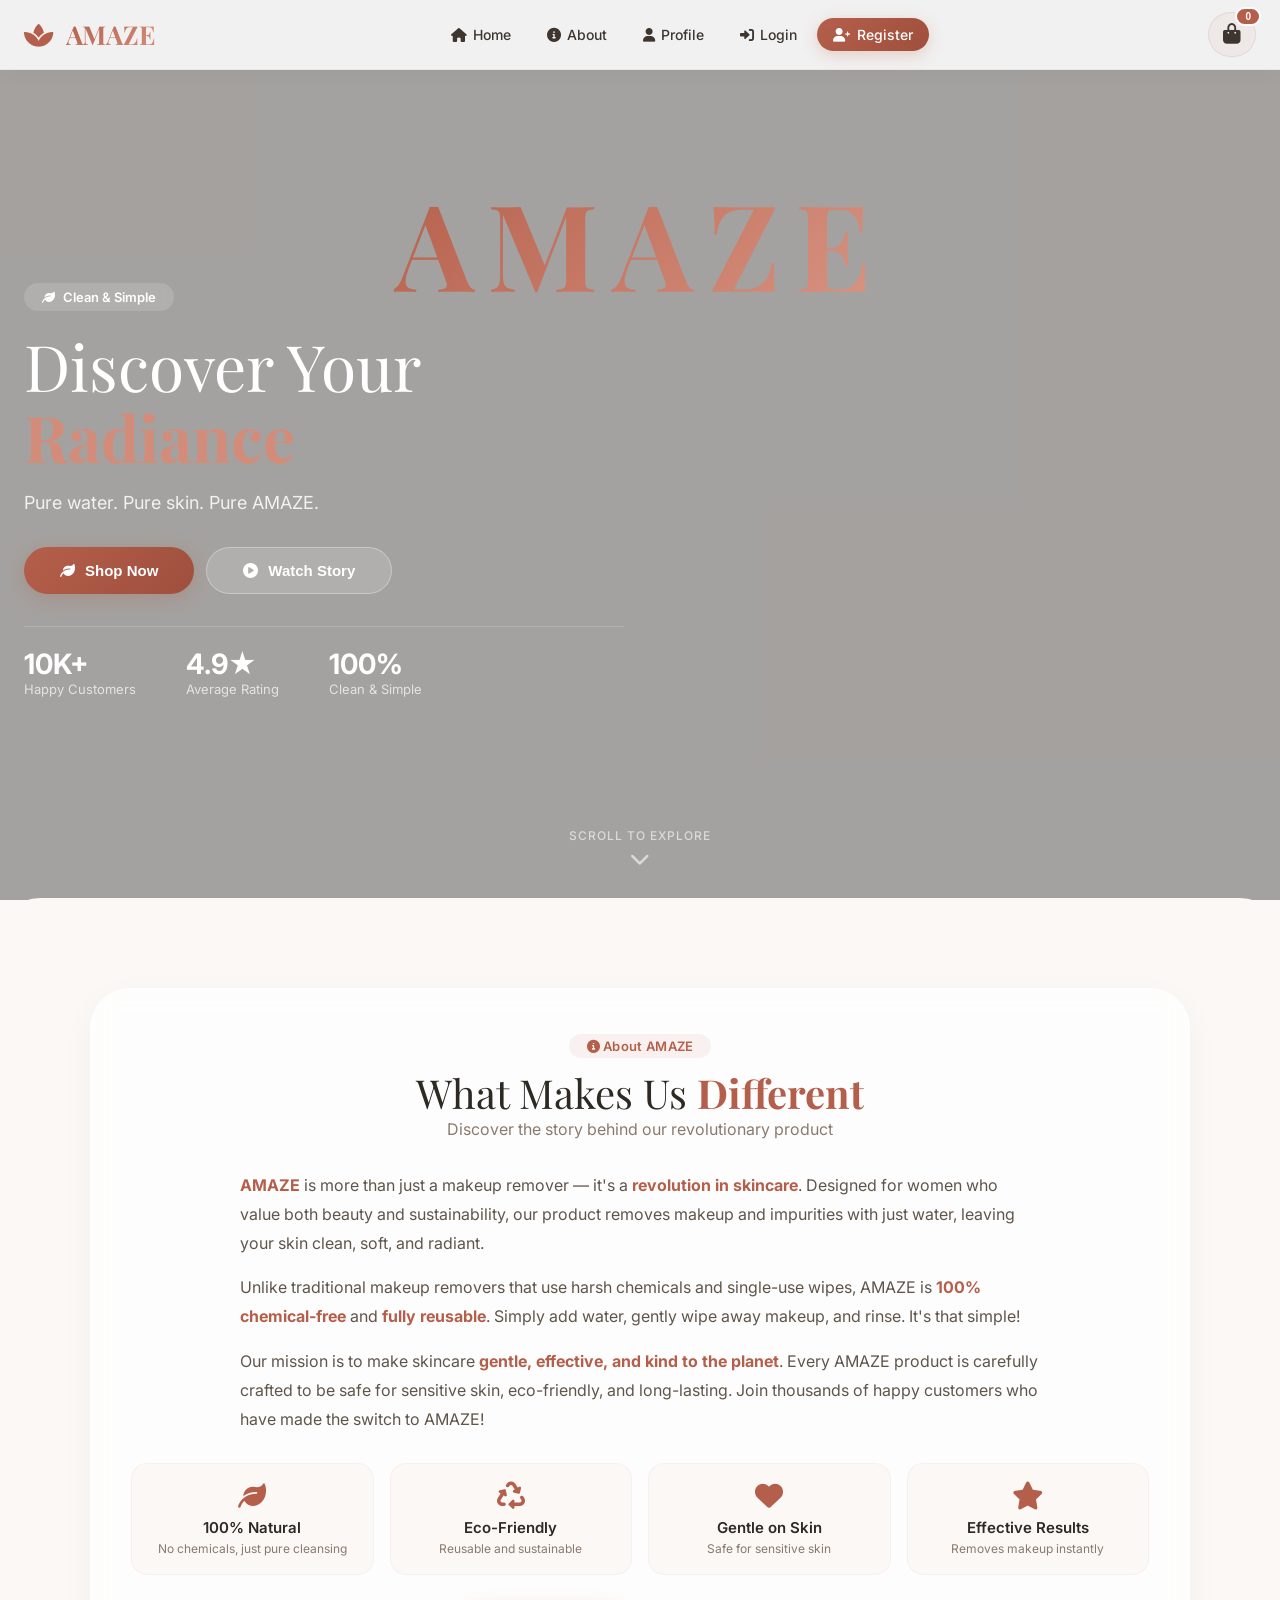
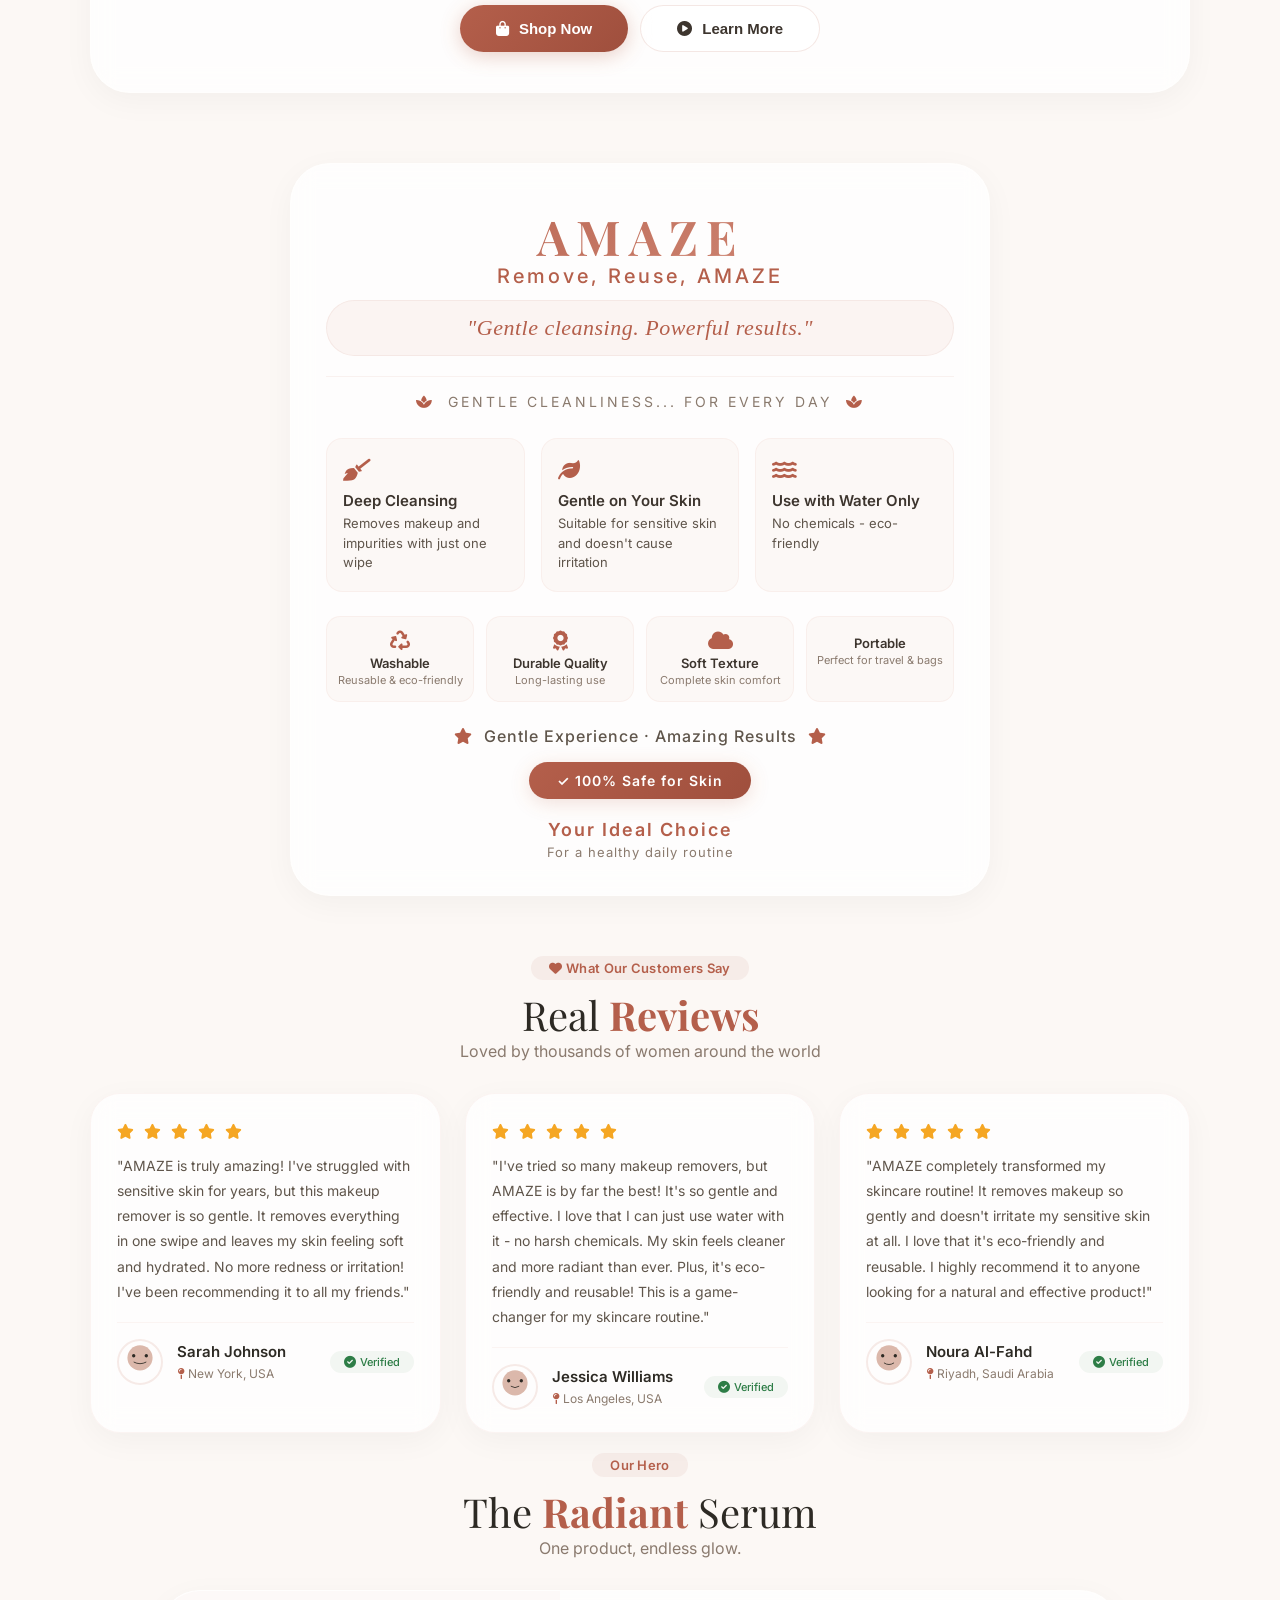
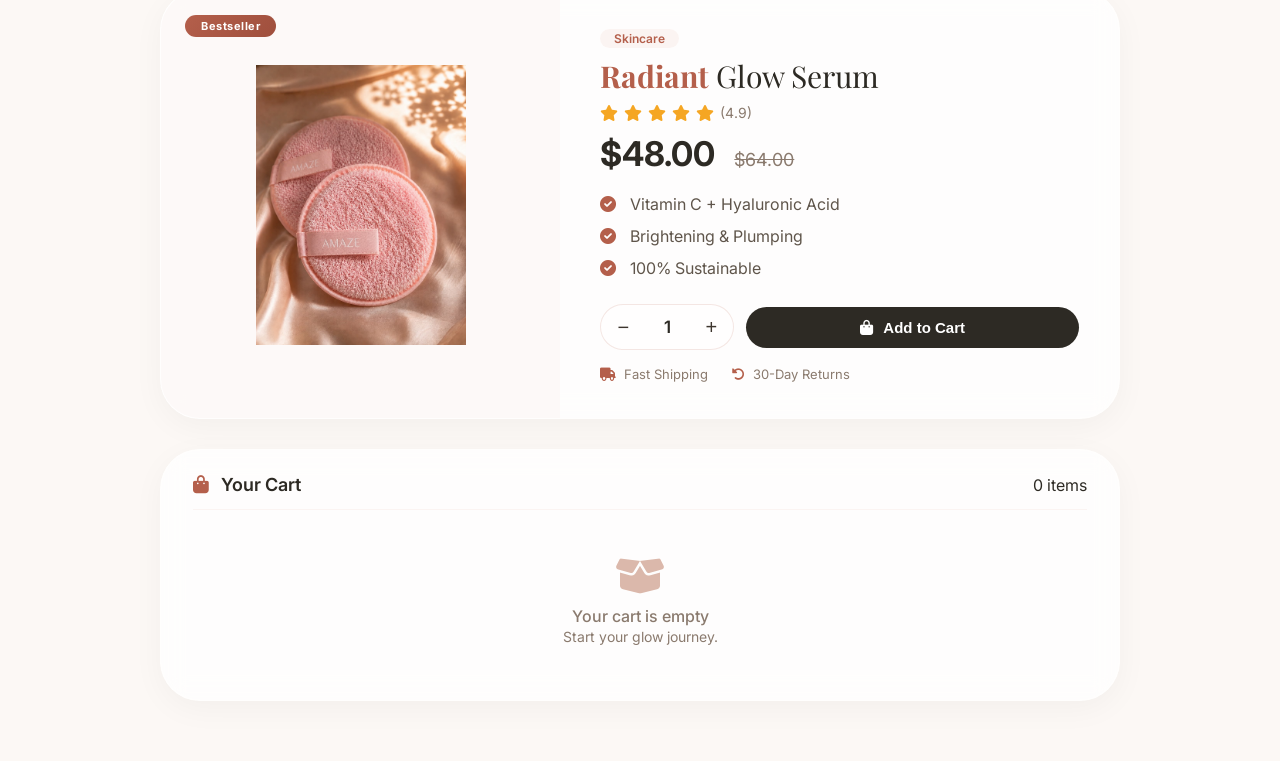
==== commit 6f094a23: "more pages" ====
--- a/index.html
+++ b/index.html
@@ -27,11 +27,12 @@
             </div>
 
             <div class="nav-links">
-                <a href="#" class="active"><i class="fas fa-home"></i> Home</a>
-                <a href="#" id="aboutLink"><i class="fas fa-info-circle"></i> About</a>
+                <a href="#" id="homeLink"><i class="fas fa-home"></i> Home</a>
+                <!-- ABOUT LINK - FIXED -->
+                <a href="javascript:void(0)" id="aboutLink"><i class="fas fa-info-circle"></i> About</a>
                 <a href="#" id="profileLink"><i class="fas fa-user"></i> Profile</a>
-                <a href="#" id="loginLink"><i class="fas fa-sign-in-alt"></i> Log in</a>
-                <a href="#" id="registerNavLink" class="btn-register"><i class="fas fa-user-plus"></i> Register</a>
+                <a href="login.html" id="loginPageLink"><i class="fas fa-sign-in-alt"></i> Login</a>
+                <a href="register.html" id="registerPageLink" class="btn-register"><i class="fas fa-user-plus"></i> Register</a>
             </div>
 
             <div class="nav-actions">
@@ -98,7 +99,7 @@
     <!-- ====== REST OF THE CONTENT ====== -->
     <div class="main-content">
 
-        <!-- ====== ABOUT SECTION ====== -->
+        <!-- ====== ABOUT SECTION - SCROLLS DOWN HERE ====== -->
         <section class="about-section" id="aboutSection">
             <div class="container">
                 <div class="about-wrapper">
@@ -151,7 +152,7 @@
                         </div>
 
                         <div class="about-cta">
-                            <button class="btn-primary" id="scrollToProduct">
+                            <button class="btn-primary" id="scrollToProductBtn">
                                 <i class="fas fa-shopping-bag"></i> Shop Now
                             </button>
                             <button class="btn-secondary about-btn-secondary">
@@ -244,6 +245,7 @@
             <div class="container">
                 <div class="section-header">
                     <span class="section-tag"><i class="fas fa-heart"></i> What Our Customers Say</span>
+                    <h2>Real <span>Reviews</span></h2>
                     <p>Loved by thousands of women around the world</p>
                 </div>
 
@@ -366,7 +368,7 @@
                         </div>
 
                         <div class="product-extras">
-                            <span><i class="fas fa-truck"></i> Free Shipping</span>
+                            <span><i class="fas fa-truck"></i> Fast Shipping</span>
                             <span><i class="fas fa-undo-alt"></i> 30-Day Returns</span>
                         </div>
                     </div>
@@ -407,14 +409,14 @@
             <p class="sub">Sign in to continue your glow.</p>
             <form id="loginForm">
                 <div class="form-group">
-                    <label><i class="fas fa-envelope"></i> Email</label>
-                    <input type="email" placeholder="you@example.com" required />
+                    <label><i class="fas fa-envelope"></i> Username / Email</label>
+                    <input type="text" id="loginUsername" placeholder="Enter username or email" required />
                 </div>
                 <div class="form-group">
                     <label><i class="fas fa-lock"></i> Password</label>
-                    <input type="password" placeholder="••••••••" required />
-                </div>
-                <button type="submit" class="btn-modal">Log In</button>
+                    <input type="password" id="loginPassword" placeholder="••••••••" required />
+                </div>
+                <button type="submit" class="btn-modal" id="loginSubmitBtn">Log In</button>
             </form>
             <div class="modal-footer">New here? <button id="switchToRegister">Create Account</button></div>
         </div>
@@ -467,6 +469,6 @@
     </div>
 
     <!-- JavaScript -->
-    <script src="script.js"></script>
+    <script src="cosmetics.js"></script>
 </body>
 </html>
--- a/style.css
+++ b/style.css
@@ -138,7 +138,7 @@
 }
 
 /* ============================================
-   VIDEO HERO - IPHONE OPTIMIZED
+   VIDEO HERO
    ============================================ */
 .video-hero {
     position: relative;
@@ -165,7 +165,7 @@
     z-index: 0;
 }
 
-/* ===== HIDE ALL VIDEO CONTROLS ===== */
+/* HIDE VIDEO CONTROLS */
 .video-hero video::-webkit-media-controls {
     display: none !important;
 }
@@ -237,18 +237,12 @@
     display: none !important;
 }
 
-/* ===== FORCE VIDEO TO PLAY ON IPHONE ===== */
 .video-hero video {
-    background: #000;
+    background: transparent;
 }
 
 .video-hero video:fullscreen {
     object-fit: cover;
-}
-
-/* Fallback for iPhone - show overlay if video fails */
-.video-hero .video-fallback {
-    display: none;
 }
 
 .video-overlay {
@@ -761,11 +755,123 @@
     letter-spacing: 1px;
 }
 
-/* ===== SECTION HEADER ===== */
+/* ============================================
+   CUSTOMER REVIEWS SECTION - COMPLETE
+   ============================================ */
+.reviews-section {
+    padding: 30px 0 20px;
+}
+
+.reviews-grid {
+    display: grid;
+    grid-template-columns: 1fr 1fr 1fr;
+    gap: 24px;
+    max-width: 1100px;
+    margin: 0 auto;
+}
+
+.review-card {
+    padding: 26px 24px 20px;
+    border-radius: 30px;
+    transition: all 0.3s ease;
+    text-align: left;
+    border: 1px solid rgba(180, 95, 75, 0.06);
+}
+
+.review-card:hover {
+    transform: translateY(-4px);
+    box-shadow: 0 12px 40px rgba(180, 95, 75, 0.08);
+    border-color: rgba(180, 95, 75, 0.12);
+}
+
+.review-stars {
+    color: #f5a623;
+    font-size: 14px;
+    letter-spacing: 2px;
+    margin-bottom: 10px;
+}
+
+.review-stars i {
+    margin-right: 1px;
+}
+
+.review-text {
+    font-size: 14px;
+    line-height: 1.7;
+    color: #5f554b;
+    margin-bottom: 16px;
+    font-style: normal;
+}
+
+.reviewer-info {
+    display: flex;
+    align-items: center;
+    gap: 14px;
+    padding-top: 14px;
+    border-top: 1px solid rgba(180, 95, 75, 0.06);
+}
+
+.reviewer-avatar {
+    width: 44px;
+    height: 44px;
+    border-radius: 50%;
+    overflow: hidden;
+    border: 2px solid rgba(180, 95, 75, 0.12);
+    flex-shrink: 0;
+}
+
+.reviewer-avatar img {
+    width: 100%;
+    height: 100%;
+    object-fit: cover;
+}
+
+.reviewer-info h4 {
+    font-size: 15px;
+    font-weight: 600;
+    color: #2d2a24;
+    margin-bottom: 1px;
+}
+
+.review-location {
+    font-size: 12px;
+    color: #8a7a6e;
+    display: inline-flex;
+    align-items: center;
+    gap: 4px;
+}
+
+.review-location i {
+    color: #b45f4b;
+    font-size: 11px;
+}
+
+.review-verified {
+    font-size: 11px;
+    color: #2d7d46;
+    display: flex;
+    align-items: center;
+    gap: 4px;
+    background: rgba(45, 125, 70, 0.06);
+    padding: 3px 12px;
+    border-radius: 30px;
+    font-weight: 500;
+    margin-left: auto;
+    flex-shrink: 0;
+}
+
+.review-verified i {
+    font-size: 12px;
+}
+
+/* ============================================
+   SECTION HEADER
+   ============================================ */
 .section-header {
     text-align: center;
     margin-bottom: 32px;
 }
+
 .section-tag {
     display: inline-block;
     background: rgba(180, 95, 75, 0.08);
@@ -777,21 +883,26 @@
     letter-spacing: 0.3px;
     margin-bottom: 8px;
 }
+
 .section-header h2 {
     font-family: 'Playfair Display', serif;
     font-size: 40px;
     font-weight: 300;
 }
+
 .section-header h2 span {
     font-weight: 700;
     color: #b45f4b;
 }
+
 .section-header p {
     color: #8a7a6e;
     font-size: 16px;
 }
 
-/* ===== PRODUCT CARD ===== */
+/* ============================================
+   PRODUCT CARD
+   ============================================ */
 .product-card {
     display: flex;
     flex-wrap: wrap;
@@ -810,11 +921,13 @@
     justify-content: center;
     position: relative;
 }
+
 .product-image img {
     max-width: 100%;
     max-height: 280px;
     object-fit: contain;
 }
+
 .product-badge {
     position: absolute;
     top: 24px;
@@ -849,6 +962,7 @@
     font-size: 30px;
     font-weight: 400;
 }
+
 .product-details h3 span {
     font-weight: 700;
     color: #b45f4b;
@@ -861,6 +975,7 @@
     gap: 6px;
     margin: 8px 0 12px;
 }
+
 .product-rating span {
     color: #8a7a6e;
     font-size: 14px;
@@ -872,6 +987,7 @@
     color: #2d2a24;
     margin: 8px 0 14px;
 }
+
 .product-price small {
     font-size: 18px;
     font-weight: 400;
@@ -886,6 +1002,7 @@
     margin-bottom: 20px;
     line-height: 2;
 }
+
 .product-features i {
     color: #b45f4b;
     margin-right: 10px;
@@ -907,6 +1024,7 @@
     overflow: hidden;
     background: rgba(255, 255, 255, 0.4);
 }
+
 .quantity-selector button {
     background: transparent;
     border: none;
@@ -917,9 +1035,11 @@
     color: #3d352e;
     transition: 0.2s;
 }
+
 .quantity-selector button:hover {
     background: rgba(180, 95, 75, 0.06);
 }
+
 .quantity-selector span {
     width: 44px;
     text-align: center;
@@ -943,6 +1063,7 @@
     justify-content: center;
     transition: all 0.3s ease;
 }
+
 .btn-cart:hover {
     background: #b45f4b;
     transform: translateY(-2px);
@@ -955,12 +1076,15 @@
     font-size: 13px;
     color: #8a7a6e;
 }
+
 .product-extras i {
     color: #b45f4b;
     margin-right: 4px;
 }
 
-/* ===== CART PREVIEW ===== */
+/* ============================================
+   CART PREVIEW
+   ============================================ */
 .cart-preview {
     max-width: 960px;
     margin: 20px auto 0;
@@ -976,10 +1100,12 @@
     border-bottom: 1px solid rgba(180, 95, 75, 0.06);
     margin-bottom: 16px;
 }
+
 .cart-header h3 {
     font-weight: 600;
     font-size: 18px;
 }
+
 .cart-header h3 i {
     color: #b45f4b;
     margin-right: 8px;
@@ -990,15 +1116,18 @@
     padding: 30px 0;
     color: #8a7a6e;
 }
+
 .cart-empty i {
     font-size: 40px;
     color: #dbb8ab;
     display: block;
     margin-bottom: 10px;
 }
+
 .cart-empty p {
     font-weight: 500;
 }
+
 .cart-empty span {
     font-size: 14px;
 }
@@ -1010,14 +1139,17 @@
     padding: 12px 0;
     border-bottom: 1px solid rgba(180, 95, 75, 0.04);
 }
+
 .cart-item:last-child {
     border-bottom: 0;
 }
+
 .cart-item-info {
     display: flex;
     align-items: center;
     gap: 14px;
 }
+
 .cart-item-info img {
     width: 48px;
     height: 48px;
@@ -1026,6 +1158,7 @@
     border-radius: 14px;
     padding: 6px;
 }
+
 .cart-item-remove {
     background: transparent;
     border: none;
@@ -1036,6 +1169,7 @@
     border-radius: 50%;
     transition: 0.2s;
 }
+
 .cart-item-remove:hover {
     background: rgba(180, 95, 75, 0.06);
 }
@@ -1050,11 +1184,14 @@
     padding-top: 16px;
     border-top: 1px solid rgba(180, 95, 75, 0.06);
 }
+
 .cart-total span {
     color: #b45f4b;
 }
 
-/* ===== MODALS ===== */
+/* ============================================
+   MODALS
+   ============================================ */
 .modal-overlay {
     position: fixed;
     inset: 0;
@@ -1067,6 +1204,7 @@
     z-index: 999;
     padding: 20px;
 }
+
 .modal-overlay.active {
     display: flex;
 }
@@ -1079,6 +1217,7 @@
     position: relative;
     animation: fadeUp 0.35s ease;
 }
+
 @keyframes fadeUp {
     0% {
         opacity: 0;
@@ -1107,6 +1246,7 @@
     justify-content: center;
     transition: 0.2s;
 }
+
 .modal-close:hover {
     background: rgba(0, 0, 0, 0.04);
     color: #2d2a24;
@@ -1119,12 +1259,14 @@
     color: #b45f4b;
     margin-bottom: 8px;
 }
+
 .modal h2 {
     font-family: 'Playfair Display', serif;
     font-size: 28px;
     font-weight: 600;
     text-align: center;
 }
+
 .modal .sub {
     text-align: center;
     color: #8a7a6e;
@@ -1136,6 +1278,7 @@
 .form-group {
     margin-bottom: 16px;
 }
+
 .form-group label {
     display: block;
     font-weight: 500;
@@ -1143,10 +1286,12 @@
     color: #3d352e;
     margin-bottom: 5px;
 }
+
 .form-group label i {
     color: #b45f4b;
     margin-right: 6px;
 }
+
 .form-group input {
     width: 100%;
     padding: 12px 18px;
@@ -1157,6 +1302,7 @@
     transition: 0.2s;
     font-family: 'Inter', sans-serif;
 }
+
 .form-group input:focus {
     border-color: #b45f4b;
     outline: none;
@@ -1177,15 +1323,18 @@
     transition: all 0.3s ease;
     margin-top: 4px;
 }
+
 .btn-modal:hover {
     transform: translateY(-2px);
     box-shadow: 0 6px 28px rgba(180, 95, 75, 0.3);
 }
+
 .logout-btn {
     background: rgba(180, 95, 75, 0.08) !important;
     color: #b45f4b !important;
     box-shadow: none !important;
 }
+
 .logout-btn:hover {
     background: rgba(180, 95, 75, 0.14) !important;
 }
@@ -1196,6 +1345,7 @@
     color: #5f554b;
     font-size: 14px;
 }
+
 .modal-footer button {
     background: transparent;
     border: none;
@@ -1204,6 +1354,7 @@
     cursor: pointer;
     font-size: 14px;
 }
+
 .modal-footer button:hover {
     text-decoration: underline;
 }
@@ -1213,6 +1364,7 @@
     text-align: center;
     margin-bottom: 12px;
 }
+
 .profile-avatar i {
     font-size: 72px;
     color: #dbb8ab;
@@ -1220,29 +1372,35 @@
     padding: 20px;
     border-radius: 100px;
 }
+
 .profile-info {
     background: rgba(255, 255, 255, 0.3);
     border-radius: 20px;
     padding: 16px 20px;
     margin: 16px 0 20px;
 }
+
 .profile-field {
     display: flex;
     justify-content: space-between;
     padding: 10px 0;
     border-bottom: 1px solid rgba(180, 95, 75, 0.04);
 }
+
 .profile-field:last-child {
     border-bottom: 0;
 }
+
 .profile-field span:first-child {
     color: #8a7a6e;
     font-size: 14px;
 }
+
 .profile-field span:first-child i {
     color: #b45f4b;
     margin-right: 8px;
 }
+
 .profile-field span:last-child {
     font-weight: 500;
 }
@@ -1252,7 +1410,16 @@
     display: none !important;
 }
 
-/* ===== RESPONSIVE ===== */
+/* ============================================
+   RESPONSIVE - REVIEWS
+   ============================================ */
+@media (max-width: 992px) {
+    .reviews-grid {
+        grid-template-columns: 1fr 1fr;
+        gap: 20px;
+    }
+}
+
 @media (max-width: 768px) {
     .navbar-fixed {
         padding: 10px 0;
@@ -1432,6 +1599,28 @@
         font-size: 12px;
     }
 
+    .reviews-grid {
+        grid-template-columns: 1fr;
+        gap: 16px;
+    }
+
+    .review-card {
+        padding: 20px 18px 16px;
+    }
+
+    .review-text {
+        font-size: 13px;
+    }
+
+    .reviewer-avatar {
+        width: 40px;
+        height: 40px;
+    }
+
+    .reviewer-info h4 {
+        font-size: 14px;
+    }
+
     .product-details {
         padding: 24px 24px 30px;
     }
@@ -1574,6 +1763,47 @@
         text-align: center;
     }
 
+    .reviews-section {
+        padding: 20px 0 10px;
+    }
+
+    .review-card {
+        padding: 16px 14px 14px;
+        border-radius: 20px;
+    }
+
+    .reviewer-avatar {
+        width: 36px;
+        height: 36px;
+    }
+
+    .reviewer-info h4 {
+        font-size: 13px;
+    }
+
+    .review-text {
+        font-size: 12px;
+        line-height: 1.6;
+    }
+
+    .review-stars {
+        font-size: 12px;
+    }
+
+    .review-verified {
+        font-size: 10px;
+        padding: 2px 10px;
+    }
+
+    .reviewer-info {
+        flex-wrap: wrap;
+        gap: 10px;
+    }
+
+    .review-verified {
+        margin-left: 0;
+    }
+
     .product-price {
         font-size: 28px;
     }
@@ -1586,11 +1816,16 @@
         width: 100%;
     }
 }
-/* ===== CUSTOMER REVIEWS SECTION ===== */
+/* ============================================
+   CUSTOMER REVIEWS SECTION - COMPLETE
+   ============================================ */
+
+/* Reviews Section Container */
 .reviews-section {
-    padding: 30px 0 20px;
-}
-
+    padding: 40px 0 20px;
+}
+
+/* Reviews Grid - 3 columns */
 .reviews-grid {
     display: grid;
     grid-template-columns: 1fr 1fr 1fr;
@@ -1599,12 +1834,17 @@
     margin: 0 auto;
 }
 
+/* Individual Review Card */
 .review-card {
-    padding: 26px 24px 20px;
+    padding: 28px 26px 22px;
     border-radius: 30px;
     transition: all 0.3s ease;
     text-align: left;
     border: 1px solid rgba(180, 95, 75, 0.06);
+    background: rgba(255, 255, 255, 0.75);
+    backdrop-filter: blur(12px);
+    -webkit-backdrop-filter: blur(12px);
+    box-shadow: 0 8px 32px rgba(0, 0, 0, 0.04);
 }
 
 .review-card:hover {
@@ -1613,36 +1853,40 @@
     border-color: rgba(180, 95, 75, 0.12);
 }
 
+/* Review Stars */
 .review-stars {
     color: #f5a623;
-    font-size: 14px;
+    font-size: 15px;
     letter-spacing: 2px;
-    margin-bottom: 10px;
+    margin-bottom: 12px;
 }
 
 .review-stars i {
-    margin-right: 1px;
-}
-
+    margin-right: 2px;
+}
+
+/* Review Text */
 .review-text {
     font-size: 14px;
-    line-height: 1.7;
+    line-height: 1.8;
     color: #5f554b;
-    margin-bottom: 16px;
+    margin-bottom: 18px;
     font-style: normal;
 }
 
+/* Review Footer - Avatar + Name + Verified */
 .reviewer-info {
     display: flex;
     align-items: center;
     gap: 14px;
-    padding-top: 14px;
+    padding-top: 16px;
     border-top: 1px solid rgba(180, 95, 75, 0.06);
 }
 
+/* Reviewer Avatar */
 .reviewer-avatar {
-    width: 44px;
-    height: 44px;
+    width: 46px;
+    height: 46px;
     border-radius: 50%;
     overflow: hidden;
     border: 2px solid rgba(180, 95, 75, 0.12);
@@ -1655,6 +1899,7 @@
     object-fit: cover;
 }
 
+/* Reviewer Name and Location */
 .reviewer-info h4 {
     font-size: 15px;
     font-weight: 600;
@@ -1675,6 +1920,7 @@
     font-size: 11px;
 }
 
+/* Verified Badge */
 .review-verified {
     font-size: 11px;
     color: #2d7d46;
@@ -1682,7 +1928,7 @@
     align-items: center;
     gap: 4px;
     background: rgba(45, 125, 70, 0.06);
-    padding: 3px 12px;
+    padding: 4px 14px;
     border-radius: 30px;
     font-weight: 500;
     margin-left: auto;
@@ -1694,6 +1940,8 @@
 }
 
 /* ===== RESPONSIVE FOR REVIEWS ===== */
+
+/* Tablets - 2 columns */
 @media (max-width: 992px) {
     .reviews-grid {
         grid-template-columns: 1fr 1fr;
@@ -1701,6 +1949,7 @@
     }
 }
 
+/* Mobile - 1 column */
 @media (max-width: 768px) {
     .reviews-grid {
         grid-template-columns: 1fr;
@@ -1725,6 +1974,7 @@
     }
 }
 
+/* Small Mobile */
 @media (max-width: 480px) {
     .reviews-section {
         padding: 20px 0 10px;
